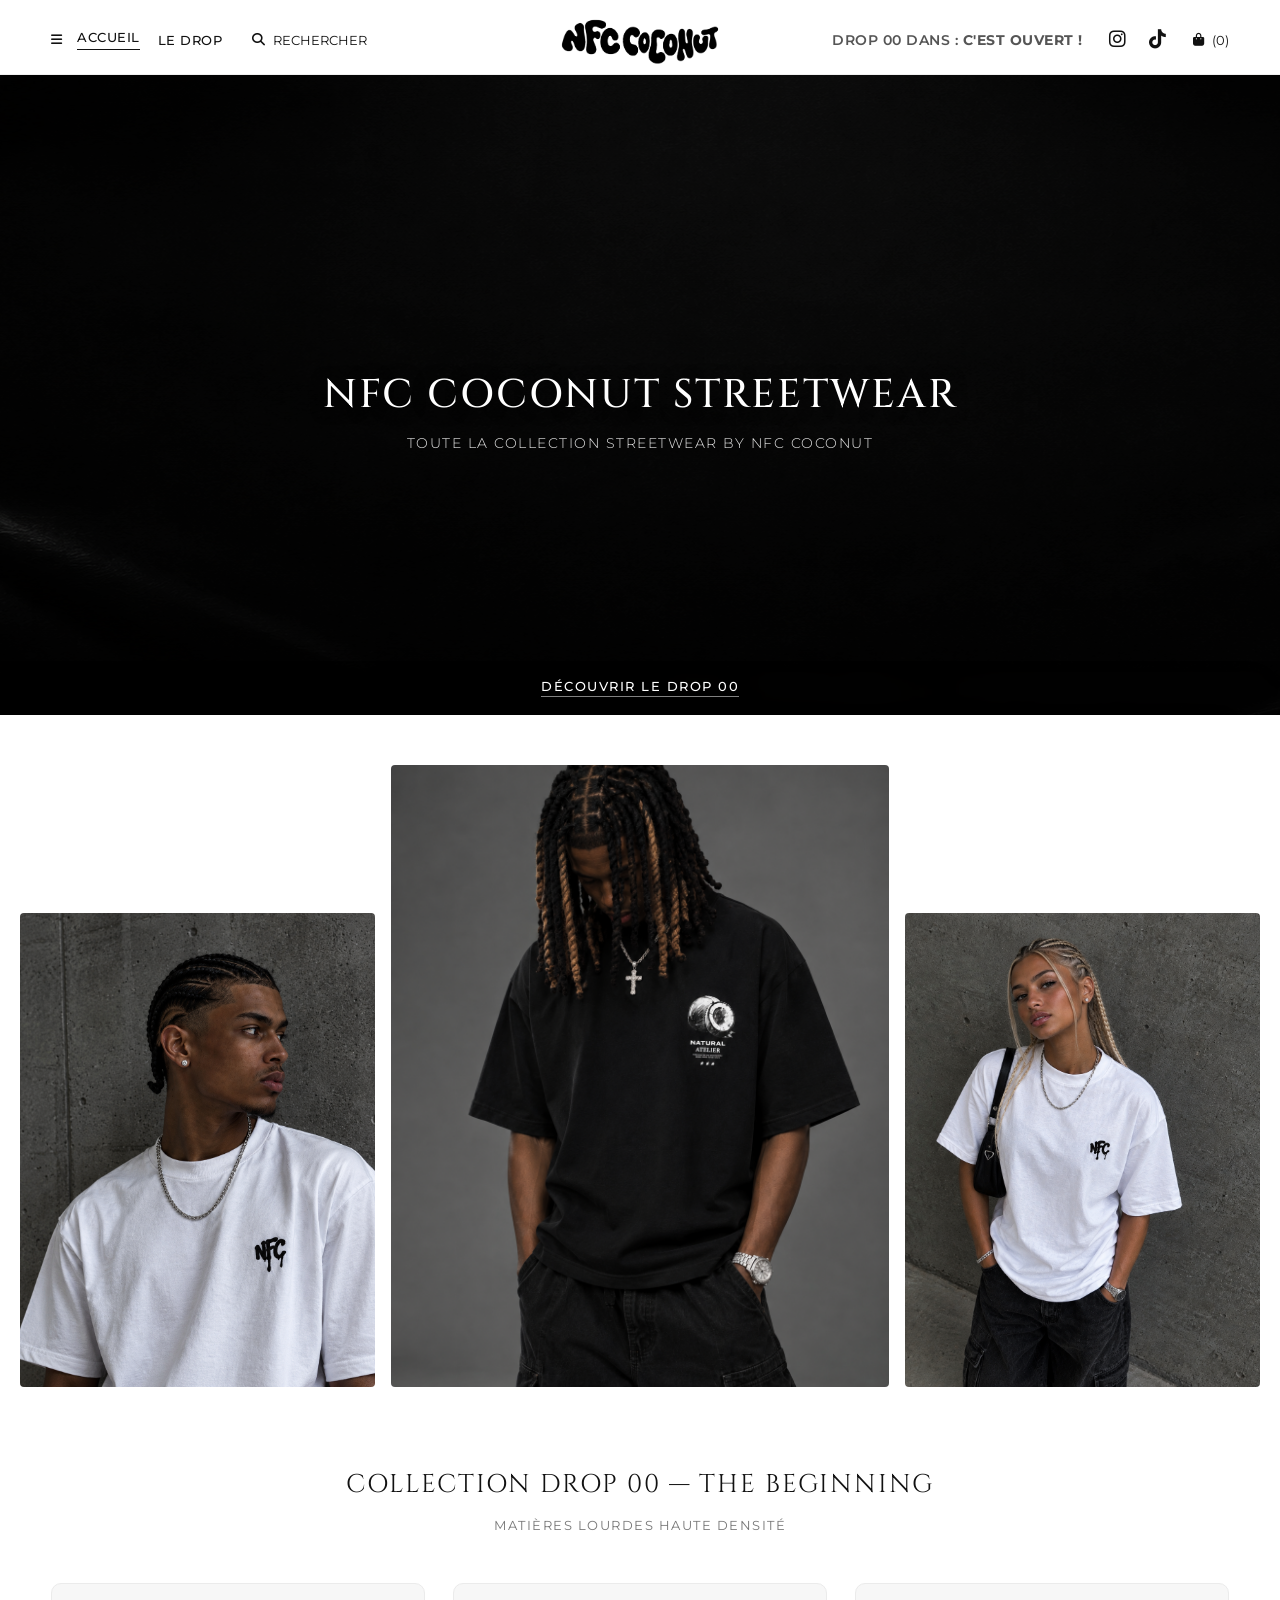
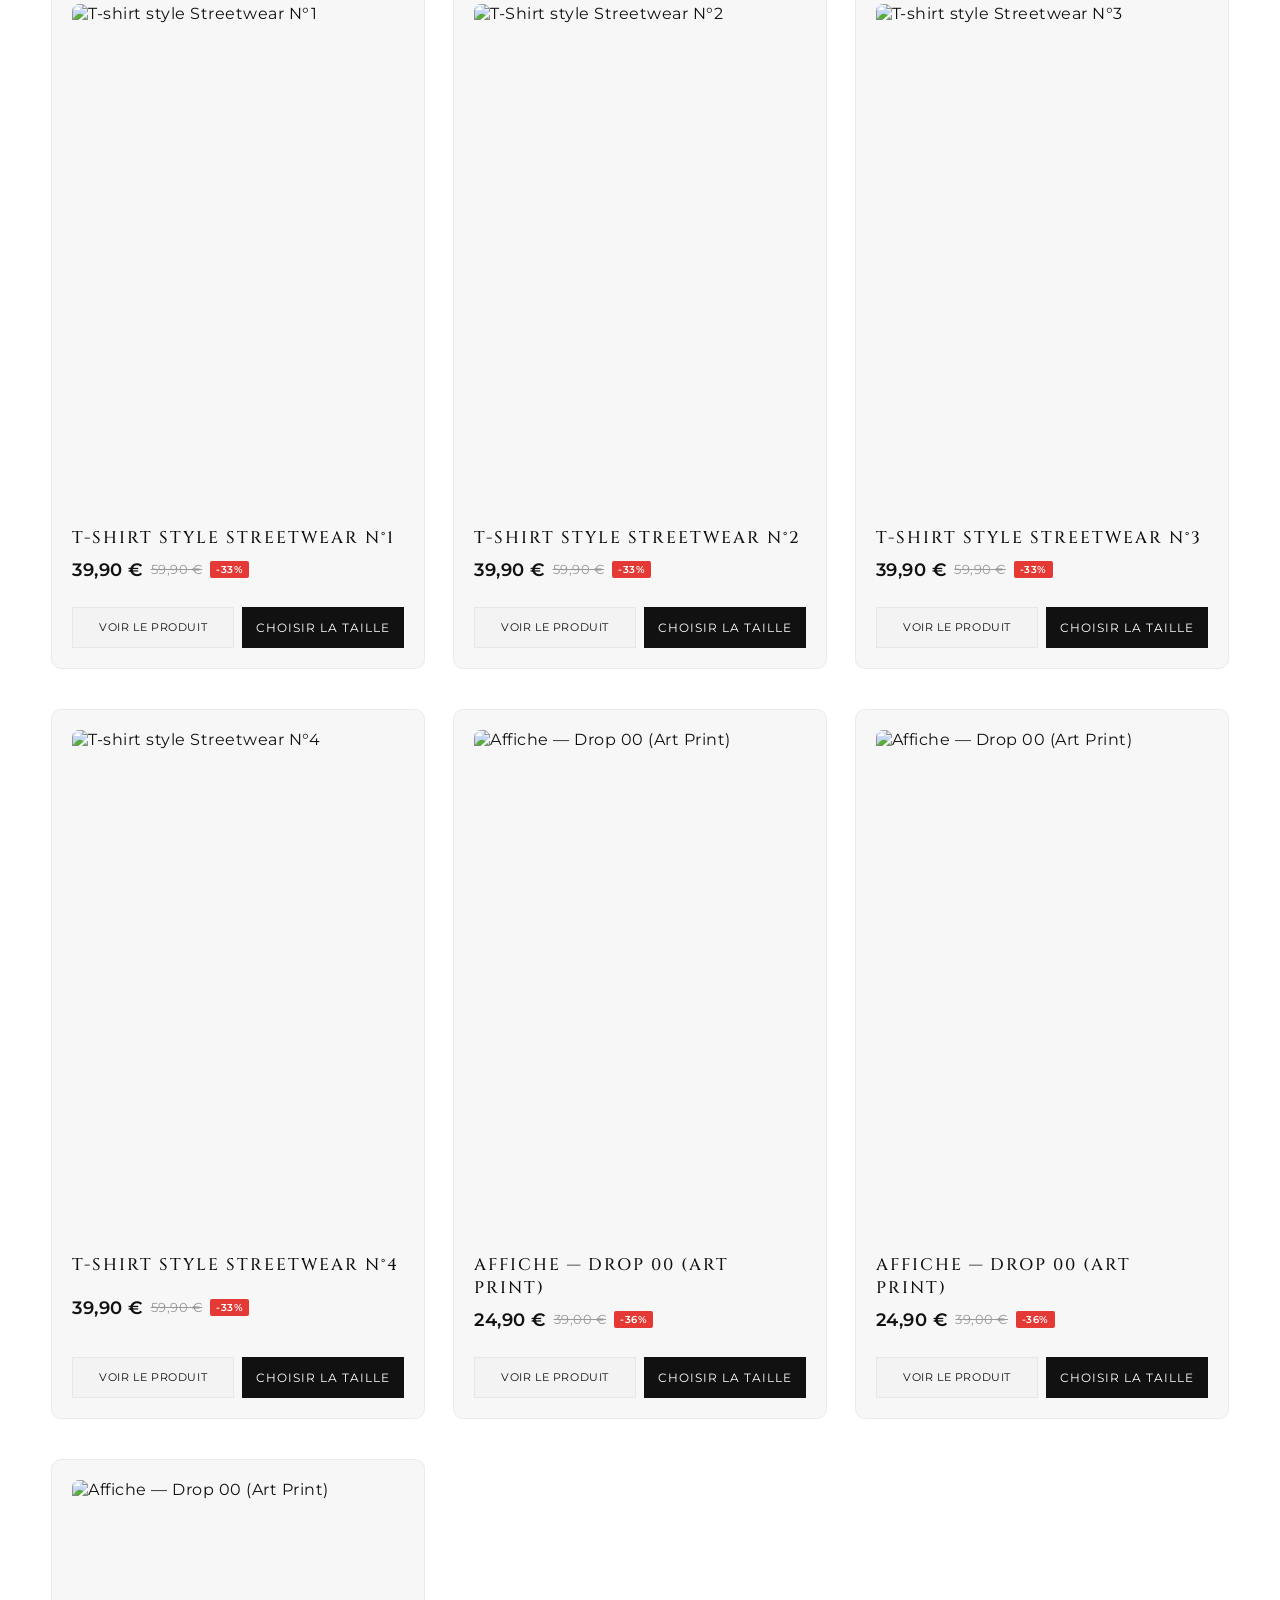
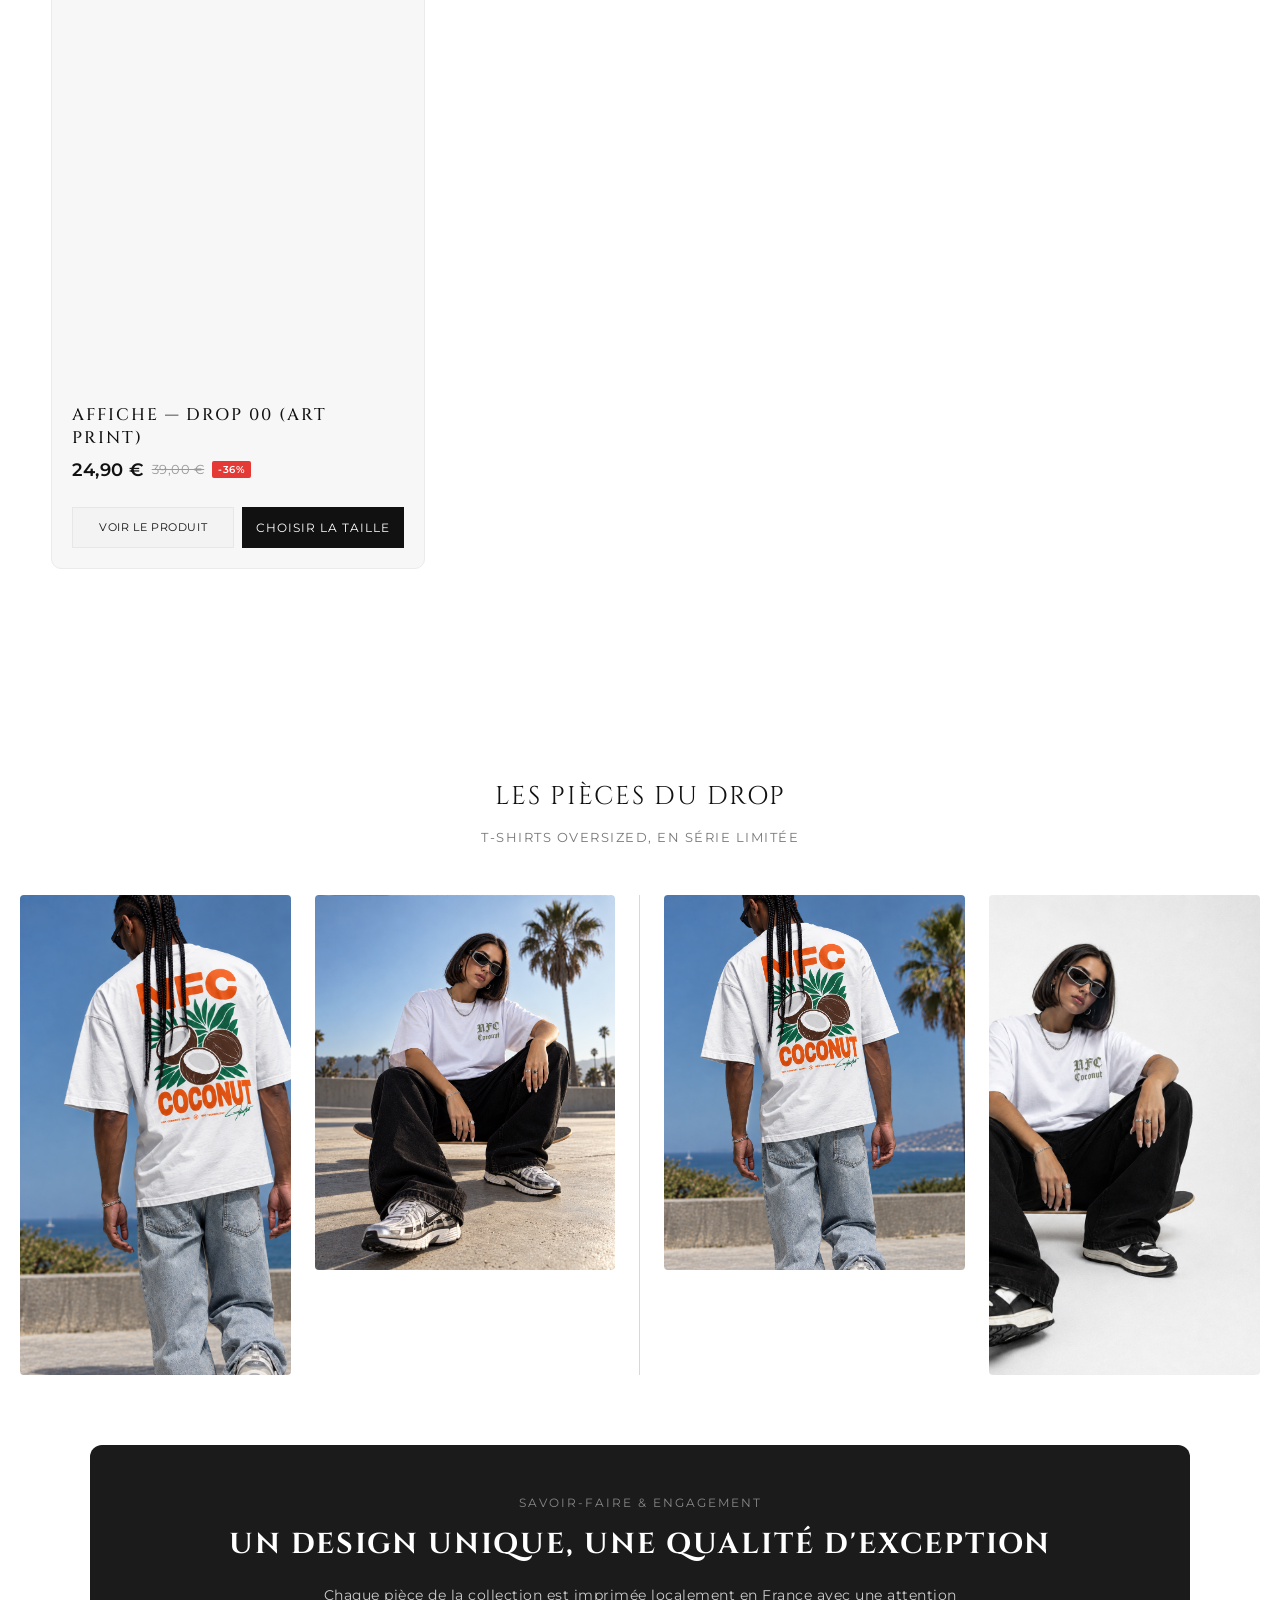
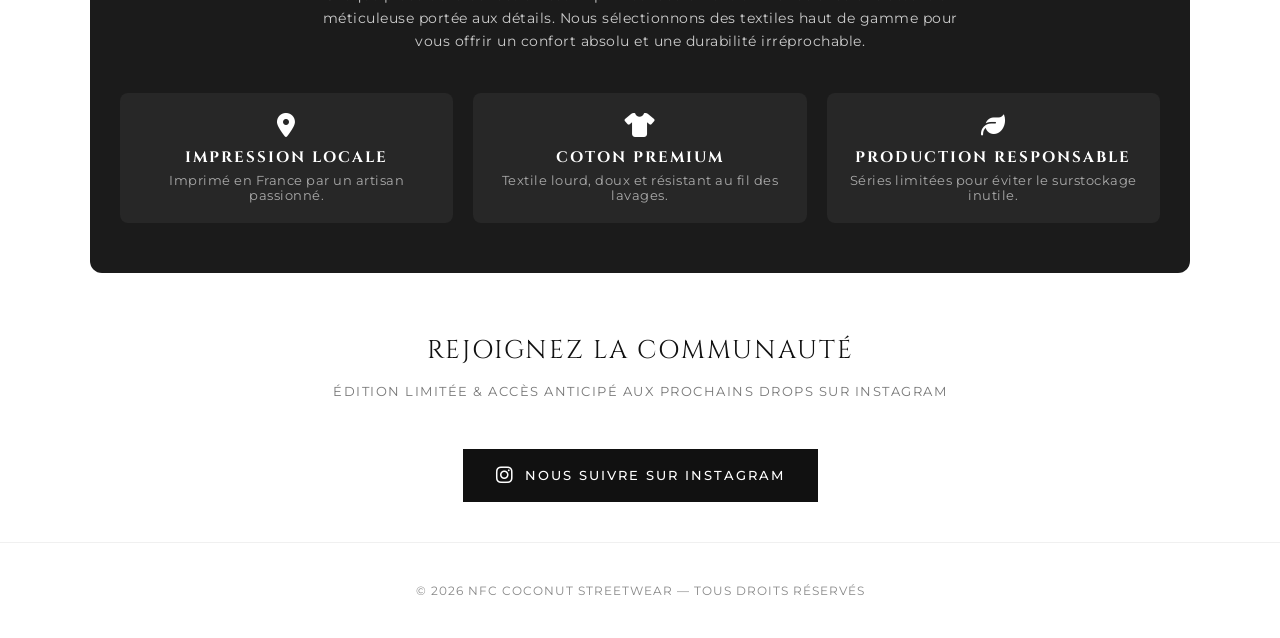
==== index.html @ 1c9df93f "dsq" ====
<!DOCTYPE html>
<html lang="fr">
<head>
  <meta charset="UTF-8">
  <meta name="viewport" content="width=device-width, initial-scale=1.0">
  <title>NFC COCONUT STREETWEAR — Collection Drop 00</title>
  <meta name="description" content="La collection streetwear NFC Coconut : t-shirts oversized et affiches en édition limitée, imprimés localement en France. Découvrez le Drop 00.">
  <link rel="preconnect" href="https://fonts.googleapis.com">
  <link rel="preconnect" href="https://fonts.gstatic.com" crossorigin>
  <link href="https://fonts.googleapis.com/css2?family=Cinzel:wght@400;500;600&family=Montserrat:wght@300;400;500;600&display=swap" rel="stylesheet">
  <link rel="stylesheet" href="https://cdnjs.cloudflare.com/ajax/libs/font-awesome/6.5.1/css/all.min.css">
  <link rel="stylesheet" href="static/css/style.css">
  <link rel="icon" type="image/x-icon" href="static/images/ico.png">

  <style>
    /* ===== LOOKBOOK : uniquement des photos de shooting ===== */
    /* Pour changer les images : remplace uniquement les URLs ci-dessous */
    :root {
      --lb-img-left: url("static/images/9.png");
      --lb-img-right: url("static/images/7.png");
      --lb-img-article-1: url("static/images/8.png");
      --lb-img-article-2: url("static/images/9.png");
      --strip-img-1: url("static/images/1.png");
      --strip-img-2: url("static/images/4.png");
      --strip-img-3: url("static/images/3bis.png");
    }
    /* ===== BANDE D'IMAGES avant le Drop ===== */
    .image-strip {
      max-width: 1400px;
      margin: 50px auto 0;
      padding: 0 20px;
      display: grid;
      grid-template-columns: 1fr 1.4fr 1fr;
      gap: 16px;
      align-items: end;
    }
    .strip-img {
      border-radius: 4px;
      background-size: cover;
      background-color: #222;
    }
    .strip-img--1 { aspect-ratio: 3 / 4; background-image: var(--strip-img-1); background-position: 15% center; }
    .strip-img--2 { aspect-ratio: 4 / 5; background-image: var(--strip-img-2); background-position: 50% center; }
    .strip-img--3 { aspect-ratio: 3 / 4; background-image: var(--strip-img-3); background-position: 85% center; }
    @media (max-width: 700px) {
      .image-strip { grid-template-columns: 1fr 1fr; }
      .strip-img--2 { grid-column: 1 / -1; order: -1; aspect-ratio: 16 / 10; }
    }
    .lookbook { max-width: 1400px; margin: 70px auto; padding: 0 20px; }
    .lookbook-grid {
      display: grid;
      grid-template-columns: 1fr 2.4fr 1fr;
      gap: 24px;
      align-items: stretch;
    }
    .lb-side {
      min-height: 480px;
      border-radius: 4px;
      background-size: cover;
      background-color: #222;
    }
    .lb-side--left  { background-image: var(--lb-img-left);  background-position: left center; }
    .lb-side--right { background-image: var(--lb-img-right); background-position: right center; }

    .lb-articles {
      display: grid;
      grid-template-columns: 1fr 1px 1fr;
      gap: 24px;
      align-items: start;
    }
    .lb-divider { background: #d8d8d8; align-self: stretch; }
    .lb-article-img {
      aspect-ratio: 4 / 5;
      border-radius: 4px;
      background-size: cover;
      background-position: center;
      background-color: #222;
      overflow: hidden;
    }
    .lb-article--1 { background-image: var(--lb-img-article-1); background-position: 30% center; }
    .lb-article--2 { background-image: var(--lb-img-article-2); background-position: 75% center; }

    @media (max-width: 1000px) {
      .lookbook-grid { grid-template-columns: 1fr; }
      .lb-side { min-height: 240px; }
      .lb-side--right { order: 3; }
    }
    @media (max-width: 600px) {
      .lb-articles { grid-template-columns: 1fr; }
      .lb-divider { display: none; }
    }
  </style>
</head>
<body>

  <div class="search-overlay" id="searchOverlay">
    <input type="search" class="search-input" placeholder="Rechercher un vêtement" id="searchInput" autocomplete="off">
    <button class="close-search" id="closeSearchBtn" aria-label="Fermer"><i class="fa-solid fa-xmark"></i></button>
  </div>

  <div class="drawer-overlay" id="drawerOverlay"></div>
  <aside class="drawer" id="cartDrawer">
    <div>
      <div class="drawer-header">
        <h3>Menu & panier</h3>
        <button class="drawer-close" id="closeDrawerBtn" aria-label="Fermer"><i class="fa-solid fa-xmark"></i></button>
      </div>
      <nav class="mobile-nav"></nav>
      <div class="drawer-divider"></div>
      <div class="drawer-empty-msg">Votre panier est actuellement vide.</div>
      <div class="cart-items-container"></div>
    </div>
    <button class="btn-checkout" type="button">Commander (0,00 €)</button>
  </aside>

  <header class="top-header"></header>

  <section class="hero-banner--3d">
    <img src="static/images/bg.png" alt="Collection Streetwear NFC Coconut" class="hero-video">
    <div class="hero-overlay"></div>
    <div class="hero-content">
      <h1 class="hero-title">NFC COCONUT STREETWEAR</h1>
      <p class="hero-subtitle">Toute la collection Streetwear by NFC COCONUT</p>
    </div>
    <div class="hero-control-bar">
      <a href="#streetwear-drop" class="hero-link">Découvrir le Drop 00</a>
    </div>
  </section>

  <!-- BANDE D'IMAGES AVANT LE DROP -->
  <section class="image-strip" aria-label="Ambiance Drop 00">
    <div class="strip-img strip-img--1" role="img" aria-label="Look streetwear NFC Coconut"></div>
    <div class="strip-img strip-img--2" role="img" aria-label="Collection Drop 00 en situation"></div>
    <div class="strip-img strip-img--3" role="img" aria-label="Détail t-shirt oversized"></div>
  </section>

  <main class="main-container" id="streetwear-drop">
    <div class="section-headline">
      <h2>Collection Drop 00 — The beginning</h2>
      <p>Matières lourdes haute densité</p>
    </div>
    <div class="products-grid" aria-label="Produits Streetwear"></div>
  </main>

  <!-- SECTION LOOKBOOK : photos de shooting uniquement -->
  <section class="lookbook" aria-label="Lookbook Drop 00">
    <div class="section-headline">
      <h2>Les pièces du Drop</h2>
      <p>T-shirts oversized, en série limitée</p>
    </div>

    <div class="lookbook-grid" style="margin-top: 30px;">
      <div class="lb-side lb-side--left" role="img" aria-label="Shooting photo NFC Coconut"></div>

      <div class="lb-articles">
        <div class="lb-article-img lb-article--1" role="img" aria-label="Shooting photo T-shirt oversized NFC Coconut"></div>

        <div class="lb-divider" aria-hidden="true"></div>

        <div class="lb-article-img lb-article--2" role="img" aria-label="Shooting photo streetwear NFC Coconut"></div>
      </div>

      <div class="lb-side lb-side--right" role="img" aria-label="Shooting photo détail NFC Coconut"></div>
    </div>
  </section>

  <!-- SECTION CONCEPT & TECH STREETWEAR -->
  <section class="streetwear-quality-section" style="max-width: 1100px; margin: 60px auto; padding: 50px 30px; background: #1b1b1b; color: #ffffff; border-radius: 12px; text-align: center;">
    <p style="letter-spacing: 2px; text-transform: uppercase; font-size: 0.75rem; color: #888;">Savoir-Faire & Engagement</p>
    <h2 style="font-family: 'Cinzel', serif; font-size: 1.8rem; margin: 15px 0 20px; color: #fff;">UN DESIGN UNIQUE, UNE QUALITÉ D'EXCEPTION</h2>
    <p style="max-width: 650px; margin: 0 auto 30px; color: #ccc; font-size: 0.9rem; line-height: 1.6;">
      Chaque pièce de la collection est imprimée localement en France avec une attention méticuleuse portée aux détails. Nous sélectionnons des textiles haut de gamme pour vous offrir un confort absolu et une durabilité irréprochable.
    </p>

    <div style="display: grid; grid-template-columns: repeat(auto-fit, minmax(200px, 1fr)); gap: 20px; margin-top: 40px;">
      <div style="padding: 20px; background: rgba(255,255,255,0.05); border-radius: 8px;">
        <i class="fa-solid fa-location-dot" style="font-size: 1.5rem; margin-bottom: 10px; color: #fff;"></i>
        <h3 style="font-size: 0.95rem; margin-bottom: 5px;">Impression Locale</h3>
        <p style="font-size: 0.8rem; color: #aaa;">Imprimé en France par un artisan passionné.</p>
      </div>
      <div style="padding: 20px; background: rgba(255,255,255,0.05); border-radius: 8px;">
        <i class="fa-solid fa-shirt" style="font-size: 1.5rem; margin-bottom: 10px; color: #fff;"></i>
        <h3 style="font-size: 0.95rem; margin-bottom: 5px;">Coton Premium</h3>
        <p style="font-size: 0.8rem; color: #aaa;">Textile lourd, doux et résistant au fil des lavages.</p>
      </div>
      <div style="padding: 20px; background: rgba(255,255,255,0.05); border-radius: 8px;">
        <i class="fa-solid fa-leaf" style="font-size: 1.5rem; margin-bottom: 10px; color: #fff;"></i>
        <h3 style="font-size: 0.95rem; margin-bottom: 5px;">Production Responsable</h3>
        <p style="font-size: 0.8rem; color: #aaa;">Séries limitées pour éviter le surstockage inutile.</p>
      </div>
    </div>
  </section>

  <!-- SECTION REJOINDRE SUR INSTAGRAM -->
  <section class="drop-vip-section" style="max-width: 1100px; margin: 60px auto 40px; text-align: center; padding: 0 20px;">
    <div class="section-headline">
      <h2>REJOIGNEZ LA COMMUNAUTÉ</h2>
      <p>Édition limitée & accès anticipé aux prochains Drops sur Instagram</p>
    </div>

    <div style="margin-top: 30px;">
      <a href="https://www.instagram.com/nfc_coconut_official" target="_blank" rel="noopener noreferrer" class="btn-catalog" style="display: inline-flex; align-items: center; gap: 10px; background: #111111; color: #ffffff; padding: 16px 32px; border: 1px solid #111111;">
        <i class="fa-brands fa-instagram" style="font-size: 1.2rem;"></i>
        <span>Nous Suivre sur Instagram</span>
      </a>
    </div>
  </section>

  <footer>&copy; 2026 NFC COCONUT STREETWEAR — TOUS DROITS RÉSERVÉS</footer>

  <script src="static/js/main.js"></script>
</body>
</html>
---- static/css/style.css ----
/* ==========================================================================
   1. RESET & POLICES
   ========================================================================== */
* {
    margin: 0;
    padding: 0;
    box-sizing: border-box;
    scroll-behavior: smooth;
}

body {
    font-family: 'Montserrat', sans-serif;
    background-color: #ffffff;
    color: #111111;
    letter-spacing: 0.5px;
    -webkit-font-smoothing: antialiased;
    overflow-x: hidden;
}

h1, h2, h3, .brand-logo {
    font-family: 'Cinzel', serif;
    letter-spacing: 2px;
    text-transform: uppercase;
}

/* ==========================================================================
   2. HEADER & NAVIGATION
   ========================================================================== */
.top-header {
    width: 100%;
    height: 75px;
    background: #ffffff;
    display: grid;
    grid-template-columns: minmax(0, 1fr) auto minmax(0, 1fr);
    align-items: center;
    padding: 0 clamp(20px, 4vw, 64px);
    border-bottom: 1px solid #f0f0f0;
    position: fixed;
    top: 0;
    left: 0;
    z-index: 1000;
}

.header-left, .header-right {
    display: flex;
    align-items: center;
    gap: 25px;
    font-size: 0.8rem;
    text-transform: uppercase;
    font-weight: 500;
}

.header-left { justify-self: start; }
.header-right { justify-self: end; }

.header-left button, .header-right button, .header-left a, .header-right a {
    background: none;
    border: none;
    color: #111111;
    text-decoration: none;
    cursor: pointer;
    font-family: 'Montserrat', sans-serif;
    font-size: 0.8rem;
    text-transform: uppercase;
    display: flex;
    align-items: center;
    gap: 8px;
    transition: opacity 0.2s;
}

.header-left button:hover, .header-right button:hover {
    opacity: 0.6;
}

.brand-logo {
    font-size: 1.5rem;
    font-weight: 600;
    color: #111111;
    text-decoration: none;
    position: static;
    transform: none;
    justify-self: center;
    display: flex;
    align-items: center;
    justify-content: center;
}

.brand-logo img {
    height: 80px;
    max-height: none;
    width: auto;
    object-fit: contain;
}

.desktop-nav {
    display: flex;
    align-items: center;
    gap: clamp(10px, 1.4vw, 22px);
    margin-right: 15px;
}

.desktop-nav a {
    color: #111111;
    text-decoration: none;
    font-size: 0.8rem;
    text-transform: uppercase;
    font-weight: 500;
    transition: opacity 0.2s;
}

.desktop-nav a:hover {
    opacity: 0.6;
}

.mobile-only-btn {
    display: none;
}

/* Style du compte à rebours (par défaut sur PC) */
.launch-countdown-item {
    display: inline-block;
}

/* ==========================================================================
   3. OVERLAYS & DRAWERS (RECHERCHE & PANIER)
   ========================================================================== */
.search-overlay {
    position: fixed;
    top: -100px;
    left: 0;
    width: 100%;
    height: 75px;
    background: #ffffff;
    z-index: 1001;
    display: flex;
    align-items: center;
    justify-content: center;
    padding: 0 5%;
    overflow: hidden;
    transition: top 0.4s cubic-bezier(0.16, 1, 0.3, 1), height 0.3s ease;
    border-bottom: 1px solid #e5e5e5;
}

.search-overlay.active {
    top: 0;
    height: min(560px, 85vh);
    align-items: flex-start;
    padding-top: 18px;
}

.search-results {
    position: absolute;
    top: 70px;
    width: min(760px, 90%);
    max-height: calc(min(560px, 85vh) - 85px);
    overflow-y: auto;
    background: #fff;
    border-top: 1px solid #eee;
}

.search-results p { padding: 24px 0; color: #666; text-align: center; font-size: .85rem; }
.search-results a { display: flex; gap: 14px; align-items: center; color: #111; text-decoration: none; padding: 10px; border-bottom: 1px solid #eee; font-size: .85rem; }
.search-results a:hover { background: #fafafa; }
.search-results img { width: 52px; height: 52px; object-fit: contain; }
.search-results small { display: block; margin-top: 4px; color: #666; }

.desktop-nav a.active { border-bottom: 1px solid #111; padding-bottom: 4px; }
.product-link { color: inherit; text-decoration: none; display: block; }
.product-actions { display: flex; gap: 8px; margin-top: 12px; }
.product-actions .btn-add-cart, .product-actions .btn-details { flex: 1; }
.btn-details { display: inline-flex; align-items: center; justify-content: center; padding: 12px; background: #f3f3f3; border: 1px solid #e7e7e7; color: #111; text-decoration: none; text-align: center; text-transform: uppercase; font-size: .68rem; letter-spacing: .6px; cursor: pointer; }
.view-catalog-card { justify-content: center; align-items: center; text-align: center; background: #111; color: #030303; border-radius: 12px; padding: 30px; }
.view-catalog-card h3 { font-size: 1.3rem; margin: 10px 0; color: #020202; }
.view-catalog-card p { font-size: .85rem; color: #161515; line-height: 1.6; margin-bottom: 24px; }
.catalog-link-icon { font-size: 2rem; }
.view-catalog-card .btn-add-cart { display: block; text-decoration: none; background: #fff; color: #111; border-radius: 6px; }
.product-page { min-height: 75vh; padding-top: 120px; }
.back-link { color: #111; text-decoration: none; display: inline-block; margin-bottom: 28px; font-size: .8rem; }
.product-detail { display: grid; grid-template-columns: minmax(0, 1.15fr) minmax(300px, .85fr); gap: clamp(35px, 7vw, 100px); align-items: start; }
.product-gallery > #mainProductImage {
    display: block;
    width: 100%;
    aspect-ratio: 3 / 4;
    height: auto;
    object-fit: cover;
    object-position: center;
    background: #f5f5f5;
    border-radius: 10px;
    box-shadow: 0 12px 30px rgba(0, 0, 0, .08);
}
.product-thumbnails { display: flex; gap: 10px; margin-top: 16px; }
.product-thumbnail { width: 74px; height: 92px; border: 1px solid transparent; border-radius: 6px; background: #f5f5f5; cursor: pointer; padding: 0; overflow: hidden; transition: border-color .2s ease, transform .2s ease; }
.product-thumbnail:hover { transform: translateY(-2px); }
.product-thumbnail.active { border-color: #111; }
.product-thumbnail img { width: 100%; height: 100%; object-fit: cover; }
.product-category { color: #777; font-size: .75rem; letter-spacing: 1px; text-transform: uppercase; margin-bottom: 12px; }
.product-info h1 { font-size: clamp(1.4rem, 3vw, 2.2rem); font-weight: 500; line-height: 1.25; }
.detail-price { font-size: 1.25rem; margin: 20px 0; font-weight: 500; }
.detail-price del { color: #888; font-size: .95rem; margin-left: 12px; font-weight: 400; }
.product-description { color: #555; line-height: 1.75; font-size: .9rem; }
.product-features { list-style: none; margin: 25px 0; font-size: .85rem; line-height: 2; }
.product-features li::before { content: '✓'; margin-right: 10px; }
.product-info > .btn-add-cart { width: 100%; }

@media (max-width: 700px) {
    .product-detail { grid-template-columns: 1fr; gap: 30px; }
    .product-gallery > #mainProductImage { aspect-ratio: 4 / 5; }
    .product-page { padding-top: 105px; }
}

.catalogue-page .page-container { max-width: 1400px; }
.catalogue-page .products-grid { grid-template-columns: repeat(4, minmax(0, 1fr)); }

@media (max-width: 1000px) {
    .catalogue-page .products-grid { grid-template-columns: repeat(2, minmax(0, 1fr)); }
}

@media (max-width: 560px) {
    .catalogue-page .products-grid { grid-template-columns: 1fr; }
}
@media (max-width: 900px) {
    .launch-countdown-item {
        display: none !important;
    }
}@media screen and (max-width: 1024px) {
    .launch-countdown-item, 
    #launch-countdown, 
    div[class*="countdown"] {
        display: none !important;
        visibility: hidden !important;
        opacity: 0 !important;
        height: 0 !important;
        overflow: hidden !important;
    }
}

.search-input {
    width: 60%;
    border: none;
    border-bottom: 1px solid #111;
    padding: 10px;
    font-family: 'Cinzel', serif;
    font-size: 1.1rem;
    outline: none;
}

.close-search {
    position: absolute;
    right: 4%;
    background: none;
    border: none;
    font-size: 1.2rem;
    cursor: pointer;
}

.drawer-overlay {
    position: fixed;
    top: 0;
    left: 0;
    width: 100%;
    height: 100vh;
    background: rgba(0, 0, 0, 0.4);
    z-index: 1002;
    opacity: 0;
    pointer-events: none;
    transition: opacity 0.3s ease;
}

.drawer-overlay.active {
    opacity: 1;
    pointer-events: all;
}

.drawer {
    position: fixed;
    top: 0;
    right: -450px;
    width: 400px;
    max-width: 90%;
    height: 100vh;
    background: #ffffff;
    z-index: 1003;
    padding: 40px 30px;
    display: flex;
    flex-direction: column;
    justify-content: flex-start;
    transition: right 0.4s cubic-bezier(0.16, 1, 0.3, 1);
    box-shadow: -10px 0 30px rgba(0, 0, 0, 0.05);
}

.drawer.active {
    right: 0;
}

.drawer-header {
    display: flex;
    justify-content: space-between;
    align-items: center;
    border-bottom: 1px solid #f0f0f0;
    padding-bottom: 20px;
}

.drawer-header h3 {
    font-size: 1rem;
}

.drawer-close {
    background: none;
    border: none;
    font-size: 1.2rem;
    cursor: pointer;
}

.drawer-empty-msg {
    padding: 40px 0;
    text-align: center;
    color: #777777;
    font-size: 0.85rem;
}

.cart-items-container {
    padding: 20px 0;
    max-height: 350px;
    overflow-y: auto;
}

.cart-item {
    display: flex;
    align-items: center;
    gap: 15px;
    margin-bottom: 15px;
    padding-bottom: 15px;
    border-bottom: 1px solid #eee;
}

.cart-item img {
    width: 50px;
    height: 50px;
    object-fit: cover;
}

.cart-item-details {
    flex-grow: 1;
}

.cart-item-title {
    font-size: 0.85rem;
    font-weight: 500;
}

.cart-item-price {
    font-size: 0.8rem;
    color: #666;
}

.cart-item-remove {
    background: none;
    border: none;
    color: #999;
    cursor: pointer;
}

.btn-checkout {
    width: 100%;
    background: #111111;
    color: #ffffff;
    border: none;
    padding: 15px;
    text-transform: uppercase;
    font-size: 0.8rem;
    letter-spacing: 1px;
    cursor: pointer;
}

.mobile-nav {
    margin-top: 25px;
}

.mobile-nav ul {
    list-style: none;
    display: flex;
    flex-direction: column;
    gap: 18px;
}

.mobile-nav a {
    color: #111111;
    text-decoration: none;
    font-family: 'Cinzel', serif;
    font-size: 1.1rem;
    text-transform: uppercase;
    letter-spacing: 1px;
    transition: opacity 0.2s;
}

.mobile-nav a:hover {
    opacity: 0.6;
}

.drawer-divider {
    height: 1px;
    background-color: #f0f0f0;
    margin: 25px 0;
}

/* ==========================================================================
   4. HERO BANNER VIDÉO
   ========================================================================== */
.hero-banner--3d{
  position:relative;
  min-height:640px;
  margin-top: 75px;
  background:radial-gradient(120% 100% at 80% 20%, #1a1a1a 0%, #0d0d0d 55%, #000 100%);
  overflow:hidden;
  display:flex;
  align-items:center;
  justify-content: center;   /* ⬅️ AJOUT */
  padding:clamp(60px, 10vw, 90px) 6vw clamp(40px, 8vw, 60px);
  box-sizing:border-box;
}

.hero-video {
    position: absolute;
    top: 50%;
    left: 50%;
    min-width: 100%;
    min-height: 100%;
    transform: translate(-50%, -50%);
    object-fit: cover;
    z-index: 1;
}

.hero-overlay {
    position: absolute;
    top: 0;
    left: 0;
    width: 100%;
    height: 100%;
    background: rgba(0, 0, 0, 0.4);
    z-index: 2;
}

.hero-content {
    position: relative;
    z-index: 3;
    text-align: center;
    color: #ffffff;
    padding: 0 20px;
    max-width: 900px;
}

.hero-title {
    font-family: 'Cinzel', serif;
    font-size: 2.5rem;
    font-weight: 500;
    letter-spacing: 2px;
    text-transform: uppercase;
    margin-bottom: 12px;
    text-shadow: 0 2px 15px rgba(0, 0, 0, 0.5);
}

.hero-subtitle {
    font-size: 0.9rem;
    font-weight: 300;
    letter-spacing: 1.5px;
    text-transform: uppercase;
    opacity: 0.9;
}

.hero-control-bar {
    position: absolute;
    bottom: 0;
    left: 0;
    width: 100%;
    padding: 18px 4%;
    display: flex;
    justify-content: center;
    align-items: center;
    background: rgba(0, 0, 0, 0.3);
    backdrop-filter: blur(16px);
    -webkit-backdrop-filter: blur(16px);
    z-index: 3;
}

.hero-link {
    color: #ffffff;
    text-decoration: none;
    font-size: 0.8rem;
    text-transform: uppercase;
    letter-spacing: 1.5px;
    font-weight: 500;
    border-bottom: 1px solid rgba(255, 255, 255, 0.5);
    padding-bottom: 2px;
    transition: border-color 0.3s;
}

.hero-link:hover {
    border-color: #ffffff;
}

/* ==========================================================================
   5. CONTENU PRINCIPAL & GRILLE PRODUITS
   ========================================================================== */
.main-container {
    max-width: 1400px;
    margin: 0 auto;
    padding: 80px 4% 120px;
}

.section-headline {
    text-align: center;
    margin-bottom: 50px;
}

.section-headline h2 {
    font-size: 1.6rem;
    font-weight: 400;
    color: #111111;
    line-height: 1.4;
    max-width: 700px;
    margin: 0 auto 15px;
}

.section-headline p {
    font-size: 0.8rem;
    color: #777777;
    text-transform: uppercase;
    letter-spacing: 1.5px;
}

.products-grid {
    display: grid;
    grid-template-columns: repeat(auto-fill, minmax(260px, 1fr));
    gap: 30px;
    margin-top: 40px;
    margin-bottom: 20px;
}

.product-item {
    display: flex;
    flex-direction: column;
    justify-content: space-between;
    background: #f7f7f7;
    border: 1px solid #ebebeb;
    padding: 20px;
    box-sizing: border-box;
    position: relative;
    border-radius: 10px;
    overflow: hidden;
    transition: transform 0.3s ease, box-shadow 0.3s ease;
}

.product-item:hover {
    transform: translateY(-4px);
    box-shadow: 0 10px 20px rgba(0, 0, 0, 0.04);
}

.product-img-wrapper {
    position: relative;
    width: 100%;
    aspect-ratio: 1 / 1;
    height: auto;
    display: flex;
    align-items: center;
    justify-content: center;
    background: transparent;
    margin-bottom: 15px;
    overflow: hidden;
    border-radius: 7px;
}

.product-img-wrapper img {
    width: 100%;
    height: 100%;
    object-fit: cover;
    transition: transform 0.6s cubic-bezier(0.16, 1, 0.3, 1);
}

.product-item:hover .product-img-wrapper img {
    transform: scale(1.05);
}

.badge {
    position: absolute;
    top: 10px;
    left: 10px;
    z-index: 10;
    padding: 6px 10px;
    font-size: 0.65rem;
    font-weight: 600;
    text-transform: uppercase;
    letter-spacing: 1px;
    border-radius: 2px;
}

.badge-soldout {
    background-color: #111111;
    color: #ffffff;
}

.badge-coming {
    background-color: #c9a063;
    color: #ffffff;
}

.product-title {
    font-family: 'Cinzel', serif;
    font-size: 0.95rem;
    font-weight: 500;
    color: #111111;
    margin-bottom: 8px;
    line-height: 1.4;
}

.product-price-container {
    display: flex;
    align-items: center;
    gap: 8px;
    margin-bottom: 15px;
    flex-wrap: wrap;
}

.product-price-container .product-price {
    margin-bottom: 0;
    font-weight: 600;
    color: #111111;
}

.product-price-old {
    font-size: 0.8rem;
    color: #999999;
    text-decoration: line-through;
}

.badge-discount {
    font-size: 0.65rem;
    background-color: #e53935;
    color: #ffffff;
    padding: 2px 6px;
    border-radius: 2px;
    text-transform: uppercase;
    font-weight: 600;
    letter-spacing: 0.5px;
}

.product-price {
    font-size: 0.85rem;
    color: #666666;
    font-weight: 400;
    margin-bottom: 15px;
}

.btn-add-cart {
    width: 100%;
    padding: 12px;
    background: #111111;
    color: #ffffff;
    border: 1px solid #111111;
    font-family: 'Montserrat', sans-serif;
    font-size: 0.75rem;
    text-transform: uppercase;
    letter-spacing: 1px;
    cursor: pointer;
    transition: all 0.3s ease;
    margin-top: auto;
}

.btn-add-cart:hover {
    background: transparent;
    color: #111111;
}

.btn-add-cart.disabled {
    background: #e0e0e0;
    color: #888888;
    border-color: #e0e0e0;
    cursor: not-allowed;
}

/* ==========================================================================
   6. SECTIONS D'ACCUEIL ADDITIONNELLES (PACKS & INFOS)
   ========================================================================== */
.upcoming-section {
    margin: 60px 0;
}

.activity-packs {
    margin: 80px 0;
    padding: 60px 0;
    border-top: 1px solid #eeeeee;
    border-bottom: 1px solid #eeeeee;
}

.packs-grid {
    display: grid;
    grid-template-columns: repeat(auto-fit, minmax(250px, 1fr));
    gap: 30px;
    margin-top: 40px;
}

.pack-card {
    background: #fdfdfd;
    border: 1px solid #f0f0f0;
    padding: 35px 25px;
    text-align: center;
    transition: transform 0.3s ease, box-shadow 0.3s ease;
}

.pack-card:hover {
    transform: translateY(-5px);
    box-shadow: 0 10px 30px rgba(0, 0, 0, 0.05);
}

.pack-icon {
    font-size: 1.8rem;
    margin-bottom: 20px;
    color: #111111;
}

.pack-card h3 {
    font-family: 'Cinzel', serif;
    font-size: 1.1rem;
    margin-bottom: 12px;
}

.pack-card p {
    font-size: 0.85rem;
    color: #666666;
    line-height: 1.6;
    margin-bottom: 25px;
}

.pack-btn {
    display: inline-block;
    padding: 10px 20px;
    border: 1px solid #111111;
    color: #111111;
    text-decoration: none;
    font-size: 0.7rem;
    text-transform: uppercase;
    letter-spacing: 1px;
    transition: all 0.3s ease;
}

.pack-btn:hover {
    background: #111111;
    color: #ffffff;
}

.nfc-explanation {
    border-top: 1px solid #f0f0f0;
    padding-top: 80px;
    display: grid;
    grid-template-columns: repeat(3, 1fr);
    gap: 50px;
    text-align: center;
}

.info-card h3 {
    font-size: 0.95rem;
    font-weight: 500;
    margin-bottom: 15px;
}

.info-card p {
    font-size: 0.85rem;
    color: #666666;
    line-height: 1.7;
    max-width: 320px;
    margin: 0 auto;
}

.catalog-btn-wrapper {
    text-align: center;
    margin: 50px 0 30px;
}

.btn-catalog {
    display: inline-block;
    padding: 16px 36px;
    background: transparent;
    color: #111111;
    border: 1px solid #111111;
    text-decoration: none;
    font-size: 0.8rem;
    text-transform: uppercase;
    letter-spacing: 2px;
    font-weight: 500;
    transition: all 0.3s ease;
}

.btn-catalog:hover {
    background: #111111;
    color: #ffffff;
}

/* ==========================================================================
   7. PAGES SECONDAIRES (CONTACT, FAQ & ABOUT)
   ========================================================================== */
.page-container {
    max-width: 1500px;
    width: 95%;
    margin: 120px auto 80px;
    padding: 0;
}

.page-title {
    text-align: center;
    margin-bottom: 50px;
}

.page-title h1 {
    font-size: 2rem;
    font-weight: 400;
    margin-bottom: 10px;
}

.page-title p {
    font-size: 0.85rem;
    color: #666666;
    text-transform: uppercase;
    letter-spacing: 1px;
}

.contact-grid {
    display: grid;
    grid-template-columns: 1fr 1.5fr;
    gap: 60px;
}

.contact-info {
    display: flex;
    flex-direction: column;
    gap: 30px;
}

.info-block h3 {
    font-size: 0.9rem;
    margin-bottom: 8px;
}

.info-block p, 
.info-block a {
    font-size: 0.85rem;
    color: #555555;
    text-decoration: none;
    line-height: 1.6;
}

.contact-form {
    display: flex;
    flex-direction: column;
    gap: 25px;
}

.form-group {
    display: flex;
    flex-direction: column;
    gap: 8px;
}

.form-group label {
    font-size: 0.75rem;
    text-transform: uppercase;
    letter-spacing: 1px;
    font-weight: 500;
}

.form-control {
    border: none;
    border-bottom: 1px solid #cccccc;
    padding: 10px 0;
    font-family: 'Montserrat', sans-serif;
    font-size: 0.9rem;
    outline: none;
    transition: border-color 0.3s;
}

.form-control:focus {
    border-color: #111111;
}

textarea.form-control {
    resize: vertical;
    min-height: 100px;
}

.btn-submit {
    background: #111111;
    color: #ffffff;
    border: none;
    padding: 15px 30px;
    text-transform: uppercase;
    font-size: 0.8rem;
    letter-spacing: 1px;
    cursor: pointer;
    align-self: flex-start;
    transition: opacity 0.2s;
}

.btn-submit:hover {
    opacity: 0.8;
}

.faq-accordion {
    display: flex;
    flex-direction: column;
}

.faq-item {
    border-bottom: 1px solid #eeeeee;
}

.faq-question {
    width: 100%;
    padding: 22px 0;
    background: none;
    border: none;
    text-align: left;
    font-family: 'Montserrat', sans-serif;
    font-size: 0.95rem;
    font-weight: 500;
    color: #111111;
    display: flex;
    justify-content: space-between;
    align-items: center;
    cursor: pointer;
}

.faq-question i {
    font-size: 0.8rem;
    transition: transform 0.3s ease;
}

.faq-item.active .faq-question i {
    transform: rotate(180deg);
}

.faq-answer {
    max-height: 0;
    overflow: hidden;
    transition: max-height 0.3s cubic-bezier(0, 1, 0, 1);
}

.faq-item.active .faq-answer {
    max-height: 300px;
    transition: max-height 0.3s cubic-bezier(1, 0, 1, 0);
}

.faq-answer p {
    padding-bottom: 22px;
    font-size: 0.88rem;
    color: #555555;
    line-height: 1.7;
}

.about-hero {
    display: grid;
    grid-template-columns: 1fr 1fr;
    gap: 60px;
    align-items: center;
    margin-bottom: 90px;
}

.about-hero-img img {
    width: 100%;
    height: 450px;
    object-fit: cover;
    border-radius: 4px;
}

.about-hero-text h2 {
    font-family: 'Cinzel', serif;
    font-size: 1.8rem;
    font-weight: 500;
    margin-bottom: 20px;
}

.about-hero-text p {
    font-size: 0.9rem;
    line-height: 1.8;
    color: #555555;
    margin-bottom: 15px;
}

.about-values {
    padding: 70px 0;
    border-top: 1px solid #f0f0f0;
}

.values-grid {
    display: grid;
    grid-template-columns: repeat(3, 1fr);
    gap: 40px;
    margin-top: 50px;
}

.value-card {
    background: #fdfdfd;
    padding: 40px 30px;
    border: 1px solid #f0f0f0;
    position: relative;
}

.value-number {
    font-family: 'Cinzel', serif;
    font-size: 2.5rem;
    color: #e0e0e0;
    display: block;
    margin-bottom: 15px;
}

.value-card h3 {
    font-size: 1rem;
    text-transform: uppercase;
    letter-spacing: 1px;
    margin-bottom: 12px;
}

.value-card p {
    font-size: 0.85rem;
    color: #666666;
    line-height: 1.6;
}

.about-cta {
    text-align: center;
    padding: 80px 20px;
    background: #fafafa;
    border: 1px solid #f0f0f0;
    margin-top: 40px;
}

.about-cta h2 {
    font-family: 'Cinzel', serif;
    font-size: 1.8rem;
    margin-bottom: 15px;
}

.about-cta p {
    font-size: 0.9rem;
    color: #666666;
    max-width: 600px;
    margin: 0 auto 30px;
    line-height: 1.6;
}

/* ==========================================================================
   8. FOOTER
   ========================================================================== */
footer {
    border-top: 1px solid #f0f0f0;
    padding: 40px 4%;
    text-align: center;
    font-size: 0.75rem;
    color: #888888;
    text-transform: uppercase;
    letter-spacing: 1px;
}

/* ==========================================================================
   9. CARROUSEL DES PACKS MÉTIERS (CORRIGÉ)
   ========================================================================== */
.packs-carousel-wrapper {
    position: relative;
    max-width: 100%;
    margin-top: 40px;
    padding: 0 50px;
}

.packs-carousel-track {
    display: flex;
    gap: 25px;
    overflow-x: auto;
    scroll-behavior: smooth;
    padding: 10px 5px 25px 5px;
    -ms-overflow-style: none;
    scrollbar-width: none;
}

.packs-carousel-track::-webkit-scrollbar {
    display: none;
}

.packs-carousel-track .pack-card {
    flex: 0 0 320px;
    flex-shrink: 0;
    display: flex;
    flex-direction: column;
    justify-content: space-between;
    background: #fdfdfd;
    border: 1px solid #f0f0f0;
    padding: 30px 22px;
    text-align: center;
    box-sizing: border-box;
    transition: transform 0.3s ease, box-shadow 0.3s ease;
}

.packs-carousel-track .pack-card:hover {
    transform: translateY(-5px);
    box-shadow: 0 10px 25px rgba(0, 0, 0, 0.05);
}

.pack-recommendation {
    background: #f5f5f5;
    border-left: 2px solid #111111;
    padding: 10px 12px;
    margin: 15px 0 20px 0;
    text-align: left;
    font-size: 0.75rem;
    line-height: 1.4;
}

.pack-recommendation strong {
    display: block;
    text-transform: uppercase;
    font-size: 0.65rem;
    letter-spacing: 0.8px;
    color: #111111;
    margin-bottom: 3px;
}

.pack-recommendation span {
    color: #555555;
}

.carousel-btn {
    position: absolute;
    top: 50%;
    transform: translateY(-50%);
    width: 42px;
    height: 42px;
    background: #ffffff;
    border: 1px solid #e0e0e0;
    border-radius: 50%;
    color: #111111;
    cursor: pointer;
    z-index: 10;
    display: flex;
    align-items: center;
    justify-content: center;
    transition: all 0.3s ease;
    box-shadow: 0 4px 10px rgba(0,0,0,0.05);
}

.carousel-btn:hover {
    background: #111111;
    color: #ffffff;
    border-color: #111111;
}

.prev-btn { left: 0; }
.next-btn { right: 0; }

/* ==========================================================================
   10. MEDIA QUERIES (RESPONSIVE)
   ========================================================================== */
@media (max-width: 1024px) {
    .nfc-explanation {
        grid-template-columns: 1fr;
    }
}

@media (max-width: 900px) {
    .desktop-nav, .desktop-only {
        display: none !important;
    }

    .mobile-only-btn {
        display: flex !important;
    }
}

@media (max-width: 768px) {
    /* Le header passe en colonne pour créer l'extension propre */
    .top-header {
        display: flex;
        flex-wrap: wrap;
        align-items: center;
        justify-content: space-between;
        height: auto;
        padding-bottom: 10px;
    }

    /* Le compte à rebours s'étend sur toute la largeur sous la navbar sans fond blanc forcé */
    .launch-countdown-item {
        order: 10;
        flex-basis: 100%;
        width: 100%;
        text-align: center;
        padding: 6px 0;
        margin-top: 8px;
        border-top: 1px solid #eaeaea;
    }

    .header-left span, .header-right span {
        display: none;
    }

    .brand-logo {
        font-size: 1.2rem;
    }

    .hero-title {
        font-size: 1.6rem;
    }

    .hero-subtitle {
        font-size: 0.75rem;
    }

    .contact-grid, 
    .about-hero, 
    .values-grid {
        grid-template-columns: 1fr;
        gap: 30px;
    }

    .page-container {
        max-width: 1500px;
        width: 95%;
        margin: 120px auto 80px;
        padding: 0;
    }

    .packs-carousel-wrapper {
        padding: 0;
    }

    .carousel-btn {
        display: none;
    }

    .packs-carousel-track .pack-card {
        flex: 0 0 270px;
        flex-shrink: 0;
    }
}

.product-item--streetwear .product-img-wrapper {
    aspect-ratio: 4 / 5;
}

@media (max-width: 900px) {
    .product-img-wrapper { height: auto; }
}

@media (max-width: 560px) {
    .product-img-wrapper { height: auto; }
}

.product-img-wrapper {
  position: relative;
}

.badge-sold-out {
  position: absolute;
  top: 10px;
  right: 10px;
  background-color: #e74c3c;
  color: #ffffff;
  font-size: 0.75rem;
  font-weight: 700;
  text-transform: uppercase;
  padding: 4px 10px;
  border-radius: 4px;
  z-index: 2;
  letter-spacing: 0.5px;
  box-shadow: 0 2px 5px rgba(0, 0, 0, 0.2);
}

.btn-add-cart.disabled,
.btn-add-cart:disabled {
  background-color: #888888 !important;
  color: #ffffff !important;
  cursor: not-allowed !important;
  opacity: 0.7;
}
.cart-shop-info {
    display: flex;
    flex-direction: column;
    gap: 18px;
    margin: 20px 0;
}

.cart-shop-info label {
    display: block;
    font-size: 0.75rem;
    text-transform: uppercase;
    letter-spacing: 1px;
    font-weight: 500;
    color: #111111;
    margin-bottom: 8px;
    font-family: 'Montserrat', sans-serif;
}

.cart-shop-info input {
    width: 100%;
    border: none;
    border-bottom: 1px solid #cccccc;
    padding: 10px 0;
    font-family: 'Montserrat', sans-serif;
    font-size: 0.9rem;
    outline: none;
    background: transparent;
    transition: border-color 0.3s;
}

.cart-shop-info input:focus {
    border-color: #111111;
}

.cart-shop-info input::placeholder {
    color: #aaaaaa;
    font-weight: 300;
}

/* ===== Badge stock faible (carte produit) ===== */
.badge-low-stock {
  display: inline-block;
  background-color: transparent;
  color: #c9a063;
  border: 1px solid #c9a063;
  font-family: 'Montserrat', sans-serif;
  font-size: 0.65rem;
  font-weight: 600;
  text-transform: uppercase;
  letter-spacing: 0.5px;
  padding: 2px 7px;
  border-radius: 2px;
  white-space: nowrap;
}

/* ===== Info stock sur la fiche produit ===== */
.stock-info {
  font-family: 'Montserrat', sans-serif;
  font-size: 0.75rem;
  font-weight: 500;
  text-transform: uppercase;
  letter-spacing: 1px;
  color: #777777;
  margin: -8px 0 20px;
  display: flex;
  align-items: center;
  gap: 8px;
}

.stock-info::before {
  content: '';
  display: inline-block;
  width: 6px;
  height: 6px;
  border-radius: 50%;
  background-color: #111111;
}

/* Stock faible : accent doré, cohérent avec .badge-coming */
.stock-info.low {
  color: #c9a063;
}

.stock-info.low::before {
  background-color: #c9a063;
}
/* ===== Tiroir menu mobile (séparé du panier, ouvre depuis la gauche) ===== */
.mobile-menu-drawer {
    left: -450px;
    right: auto;
}

.mobile-menu-drawer.active {
    left: 0;
    right: auto;
}
.address-suggestions {
  position: absolute;
  top: 100%;
  left: 0;
  right: 0;
  background: #fff;
  border: 1px solid #ddd;
  border-top: none;
  max-height: 220px;
  overflow-y: auto;
  z-index: 50;
}
.address-suggestion-item {
  padding: 8px 12px;
  cursor: pointer;
  font-size: 0.9rem;
}
.address-suggestion-item:hover {
  background: #f5f5f5;
}
/* =========================================================
   HOVER IMAGE — STREETWEAR
   ========================================================= */

.product-img-wrapper.has-hover-image {
    position: relative;
    overflow: hidden;
}

/* Les deux images occupent exactement le même espace */
.product-img-wrapper.has-hover-image .product-image {
    display: block;
    width: 100%;
    height: 100%;
    object-fit: cover;
    transition: opacity 0.45s ease, transform 0.45s ease;
}

/* Image principale */
.product-img-wrapper.has-hover-image .product-image-main {
    opacity: 1;
}

/* Deuxième image */
.product-img-wrapper.has-hover-image .product-image-hover {
    position: absolute;
    inset: 0;

    opacity: 0;
}

/* Au survol */
.product-item:hover
.product-img-wrapper.has-hover-image
.product-image-main {
    opacity: 0;
}

.product-item:hover
.product-img-wrapper.has-hover-image
.product-image-hover {
    opacity: 1;
}


/* Petit zoom très léger */
.product-item:hover
.product-img-wrapper.has-hover-image
.product-image-hover {
    transform: scale(1.02);
}


/* Pas d'effet sur écran tactile */
@media (hover: none) {

    .product-item:hover
    .product-img-wrapper.has-hover-image
    .product-image-main {
        opacity: 1;
    }

    .product-item:hover
    .product-img-wrapper.has-hover-image
    .product-image-hover {
        opacity: 0;
    }
}
.gallery-arrow {
  position: absolute;
  top: 50%;
  transform: translateY(-50%);
  background: rgba(255,255,255,0.30);
  border: none;
  width: 40px;
  height: 40px;
  border-radius: 50%;
  display: flex;
  align-items: center;
  justify-content: center;
  cursor: pointer;
  z-index: 2;
  box-shadow: 0 2px 6px rgba(0,0,0,0.15);
  transition: background 0.2s;
}
.gallery-arrow:hover { background: #fff; }
.gallery-arrow-prev { left: 10px; }
.gallery-arrow-next { right: 10px; }

#mainProductImage {
  transition: transform 0.35s ease, opacity 0.35s ease;
  will-change: transform, opacity;
}

/* Ancienne image */
.gallery-slide-out-left {
  transform: translateX(-40px);
  opacity: 0;
}

.gallery-slide-out-right {
  transform: translateX(40px);
  opacity: 0;
}

/* Nouvelle image */
.gallery-slide-in-right {
  transform: translateX(40px);
  opacity: 0;
}

.gallery-slide-in-left {
  transform: translateX(-40px);
  opacity: 0;
}

.gallery-slide-center {
  transform: translateX(0);
  opacity: 1;
}
.hero-banner {
position:relative;
  min-height:640px;
  margin-top: 75px;              /* ⬅️ AJOUT : compense le header fixe */
  background:radial-gradient(120% 100% at 80% 20%, #1a1a1a 0%, #0d0d0d 55%, #000 100%);
  overflow:hidden;
  display:flex;
  align-items:center;
  padding:clamp(60px, 10vw, 90px) 6vw clamp(40px, 8vw, 60px);
  box-sizing:border-box;
}
/* =========================================================
   PRÉSENTATION PLAQUE AVIS GOOGLE
   ========================================================= */

.google-review-section{
  margin:70px 0 0;
  padding:70px 6vw;
  background:#0d0d0d;
  border-top:1px solid #1c1c1c;
  border-bottom:1px solid #1c1c1c;
}

.google-review-heading{
  max-width:680px;
  margin:0 auto 50px;
  text-align:center;
}

.google-review-heading > span,
.review-impact-heading > span{
  display:block;
  margin-bottom:14px;
  font-family:'Montserrat',sans-serif;
  font-size:.62rem;
  font-weight:500;
  letter-spacing:2px;
  color:#777;
}

.google-review-heading h2,
.review-impact-heading h2{
  margin:0 0 15px;
  font-family:'Cinzel',serif;
  font-size:clamp(1.8rem,3.5vw,2.6rem);
  font-weight:500;
  line-height:1.25;
  color:#fff;
}

.google-review-heading p,
.review-impact-heading p{
  max-width:570px;
  margin:0 auto;
  font-family:'Montserrat',sans-serif;
  font-size:.84rem;
  line-height:1.8;
  color:#888;
}


/* CONTENU */

.google-review-content{
  max-width:1050px;
  margin:auto;
  display:grid;
  grid-template-columns:1fr 1fr;
  gap:70px;
  align-items:center;
}

.google-review-text{
  padding-right:10px;
}

.google-review-text h3{
  margin:0 0 18px;
  font-family:'Cinzel',serif;
  font-size:1.25rem;
  font-weight:500;
  color:#fff;
}

.google-review-text p{
  margin:0 0 15px;
  font-family:'Montserrat',sans-serif;
  font-size:.82rem;
  line-height:1.8;
  color:#888;
}

.google-review-note{
  display:inline-flex;
  align-items:center;
  gap:9px;
  margin-top:16px;
  padding:10px 14px;
  border:1px solid #252525;
  border-radius:4px;
  font-family:'Montserrat',sans-serif;
  font-size:.65rem;
  color:#aaa;
}

.google-review-note i{
  color:#aaa;
}


/* ÉTAPES */

.google-review-steps{
  position:relative;
}

.google-review-step{
  display:flex;
  align-items:center;
  gap:18px;
  padding:17px 0;
}

.google-review-step > span{
  flex:0 0 40px;
  width:40px;
  height:40px;
  display:flex;
  align-items:center;
  justify-content:center;
  border:1px solid #292929;
  border-radius:50%;
  font-family:'Montserrat',sans-serif;
  font-size:.62rem;
  color:#999;
}

.google-review-step strong{
  display:block;
  margin-bottom:5px;
  font-family:'Montserrat',sans-serif;
  font-size:.75rem;
  font-weight:600;
  color:#ddd;
}

.google-review-step p{
  margin:0;
  font-family:'Montserrat',sans-serif;
  font-size:.68rem;
  line-height:1.5;
  color:#707070;
}

.google-review-line{
  width:1px;
  height:22px;
  margin-left:20px;
  background:#252525;
}


/* =========================================================
   IMPACT
   ========================================================= */

.review-impact-section{
  max-width:1050px;
  margin:65px auto;
  padding:65px 6vw;
  background:#111;
  border:1px solid #1e1e1e;
  border-radius:12px;
  text-align:center;
}

.review-impact-heading{
  max-width:650px;
  margin:0 auto 50px;
}

.review-impact-visual{
  display:grid;
  grid-template-columns:1fr 90px 1fr;
  align-items:center;
  max-width:850px;
  margin:auto;
}

.impact-side{
  min-height:175px;
  padding:30px 25px;
  display:flex;
  flex-direction:column;
  justify-content:center;
  align-items:center;

  background:#151515;
  border:1px solid #222;
  border-radius:8px;
}

.impact-side small{
  margin-bottom:20px;
  font-family:'Montserrat',sans-serif;
  font-size:.58rem;
  letter-spacing:2px;
  color:#666;
}

.impact-number{
  height:36px;
  font-family:'Cinzel',serif;
  font-size:1.35rem;
  letter-spacing:6px;
  color:#555;
}

.impact-stars{
  height:36px;
  font-size:1.15rem;
  letter-spacing:4px;
  color:#ccc;
}

.impact-side p{
  max-width:250px;
  margin:14px 0 0;
  font-family:'Montserrat',sans-serif;
  font-size:.69rem;
  line-height:1.6;
  color:#777;
}

.impact-side--active{
  background:#171717;
  border-color:#292929;
}

.impact-side--active small{
  color:#999;
}

.impact-side--active p{
  color:#888;
}

.impact-arrow{
  display:flex;
  align-items:center;
  justify-content:center;
  color:#777;
}

.impact-arrow span{
  width:18px;
  height:1px;
  background:#292929;
}

.impact-arrow i{
  margin:0 8px;
  font-size:.65rem;
  color:#777;
}

.impact-bottom{
  margin-top:35px;
  padding-top:23px;
  border-top:1px solid #202020;
  font-family:'Montserrat',sans-serif;
  font-size:.69rem;
}

.impact-bottom strong{
  color:#ccc;
  font-weight:600;
}

.impact-bottom span{
  margin-left:7px;
  color:#666;
}


/* =========================================================
   MOBILE
   ========================================================= */

@media(max-width:800px){

  .google-review-section{
    padding:55px 5vw;
    margin-top:50px;
  }

  .google-review-content{
    grid-template-columns:1fr;
    gap:40px;
  }

  .google-review-text{
    padding-right:0;
    text-align:center;
  }

  .google-review-note{
    margin-left:auto;
    margin-right:auto;
  }

  .review-impact-section{
    margin:50px 5vw;
    padding:50px 5vw;
  }

  .review-impact-visual{
    grid-template-columns:1fr;
    gap:18px;
  }

  .impact-arrow{
    transform:rotate(90deg);
    height:30px;
  }

  .impact-bottom{
    line-height:1.8;
  }

  .impact-bottom span{
    display:block;
    margin-left:0;
  }
}
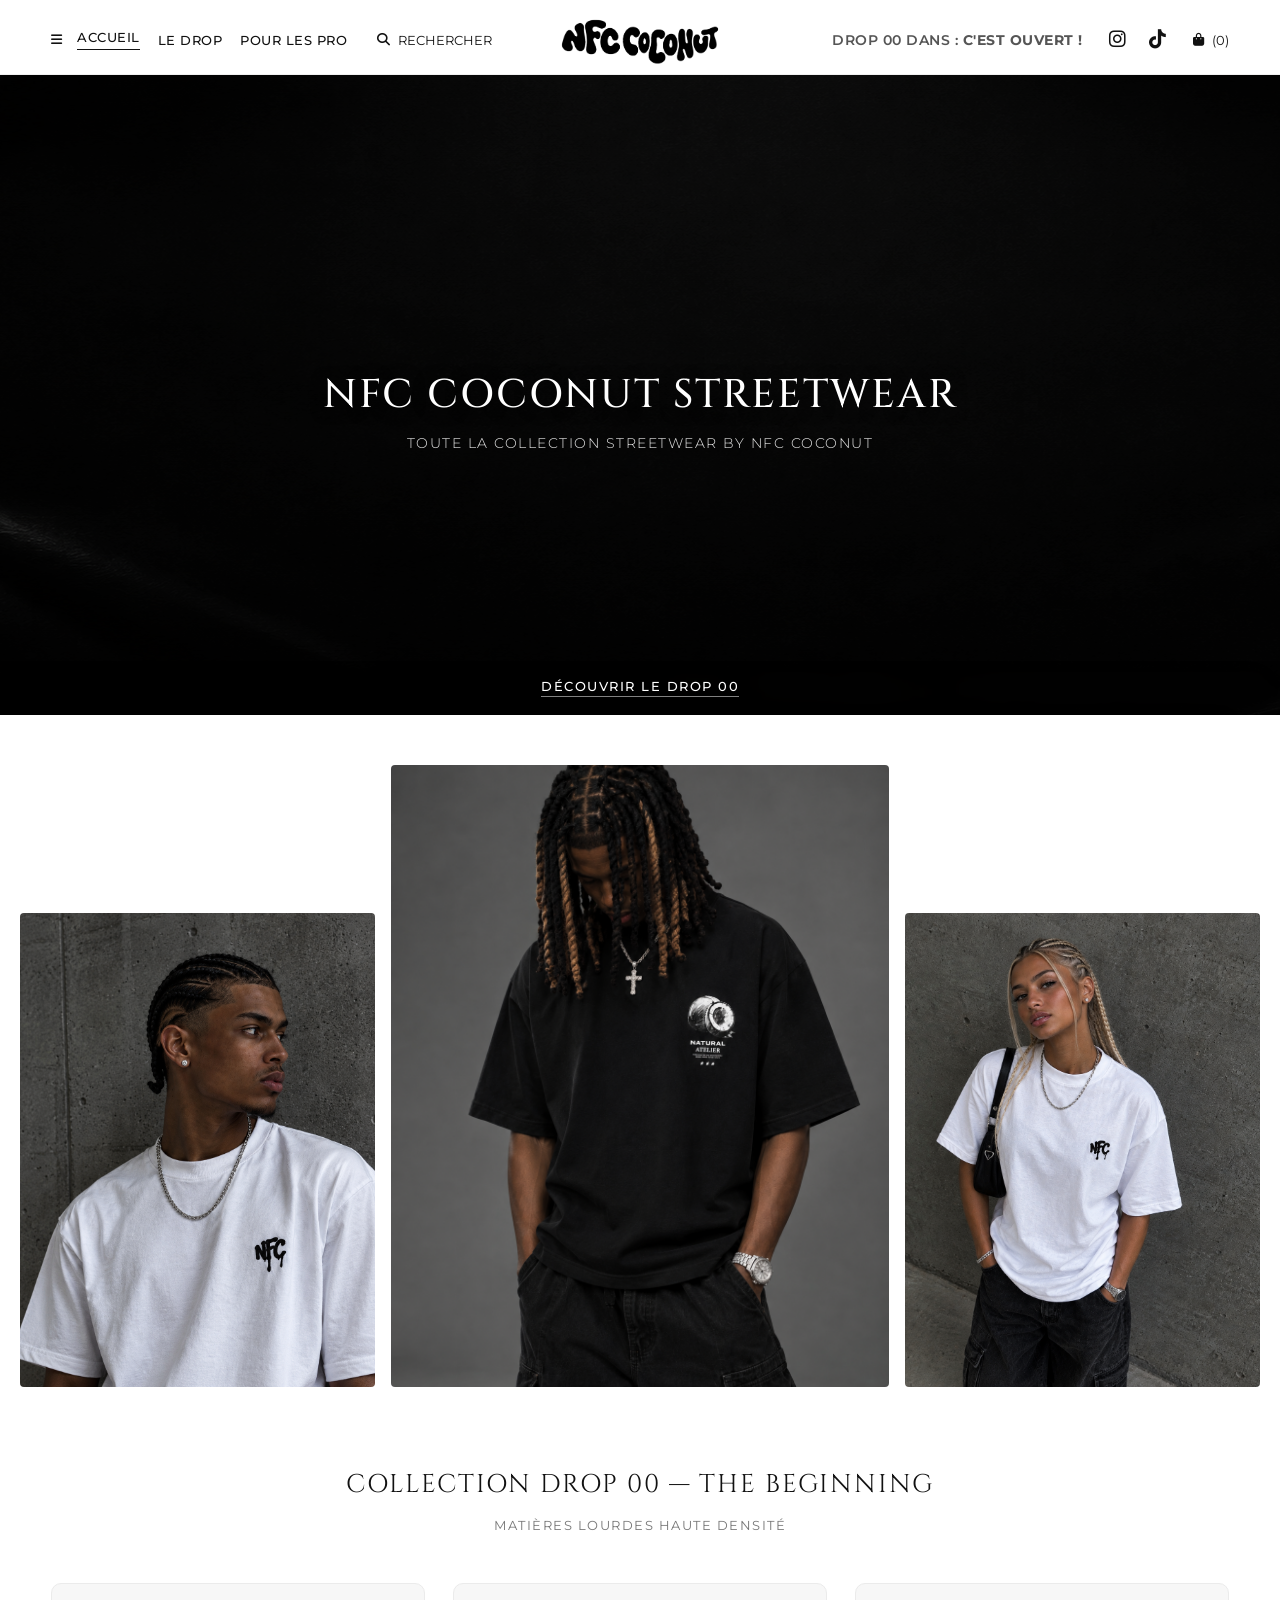
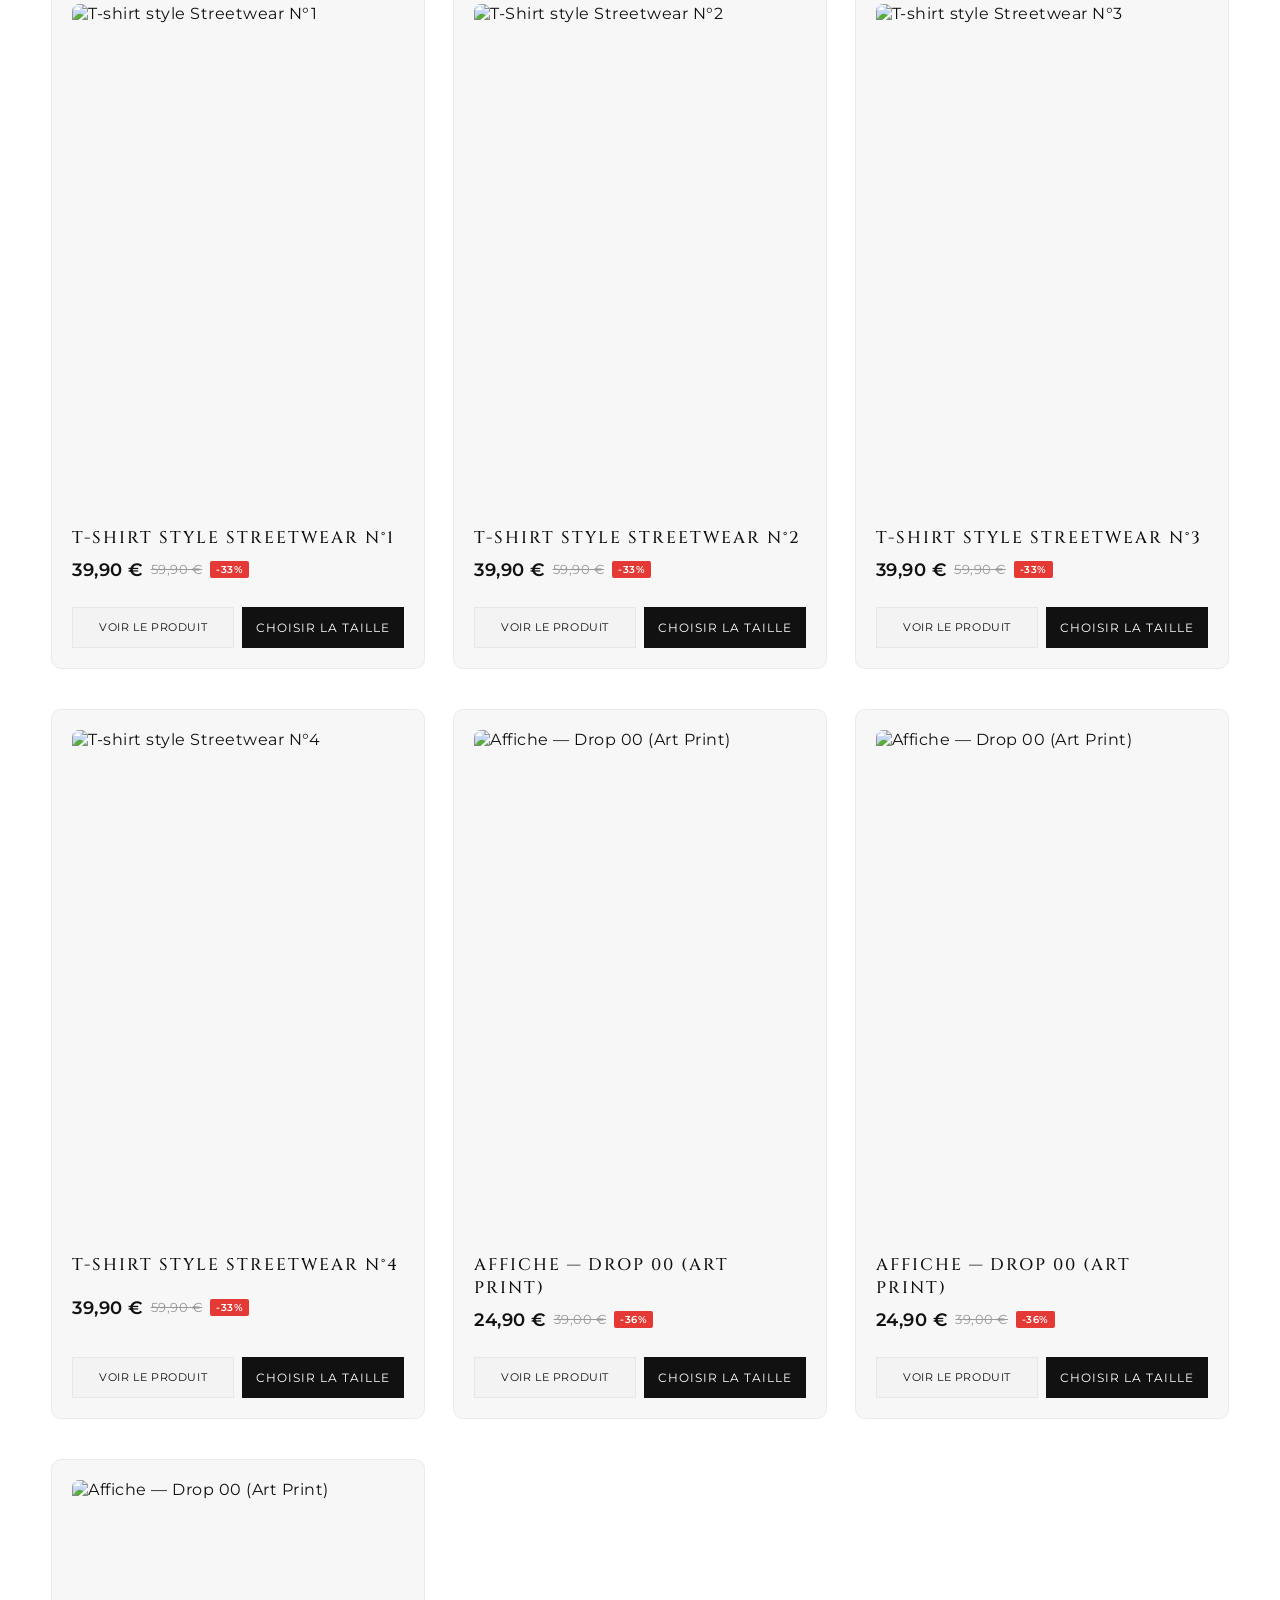
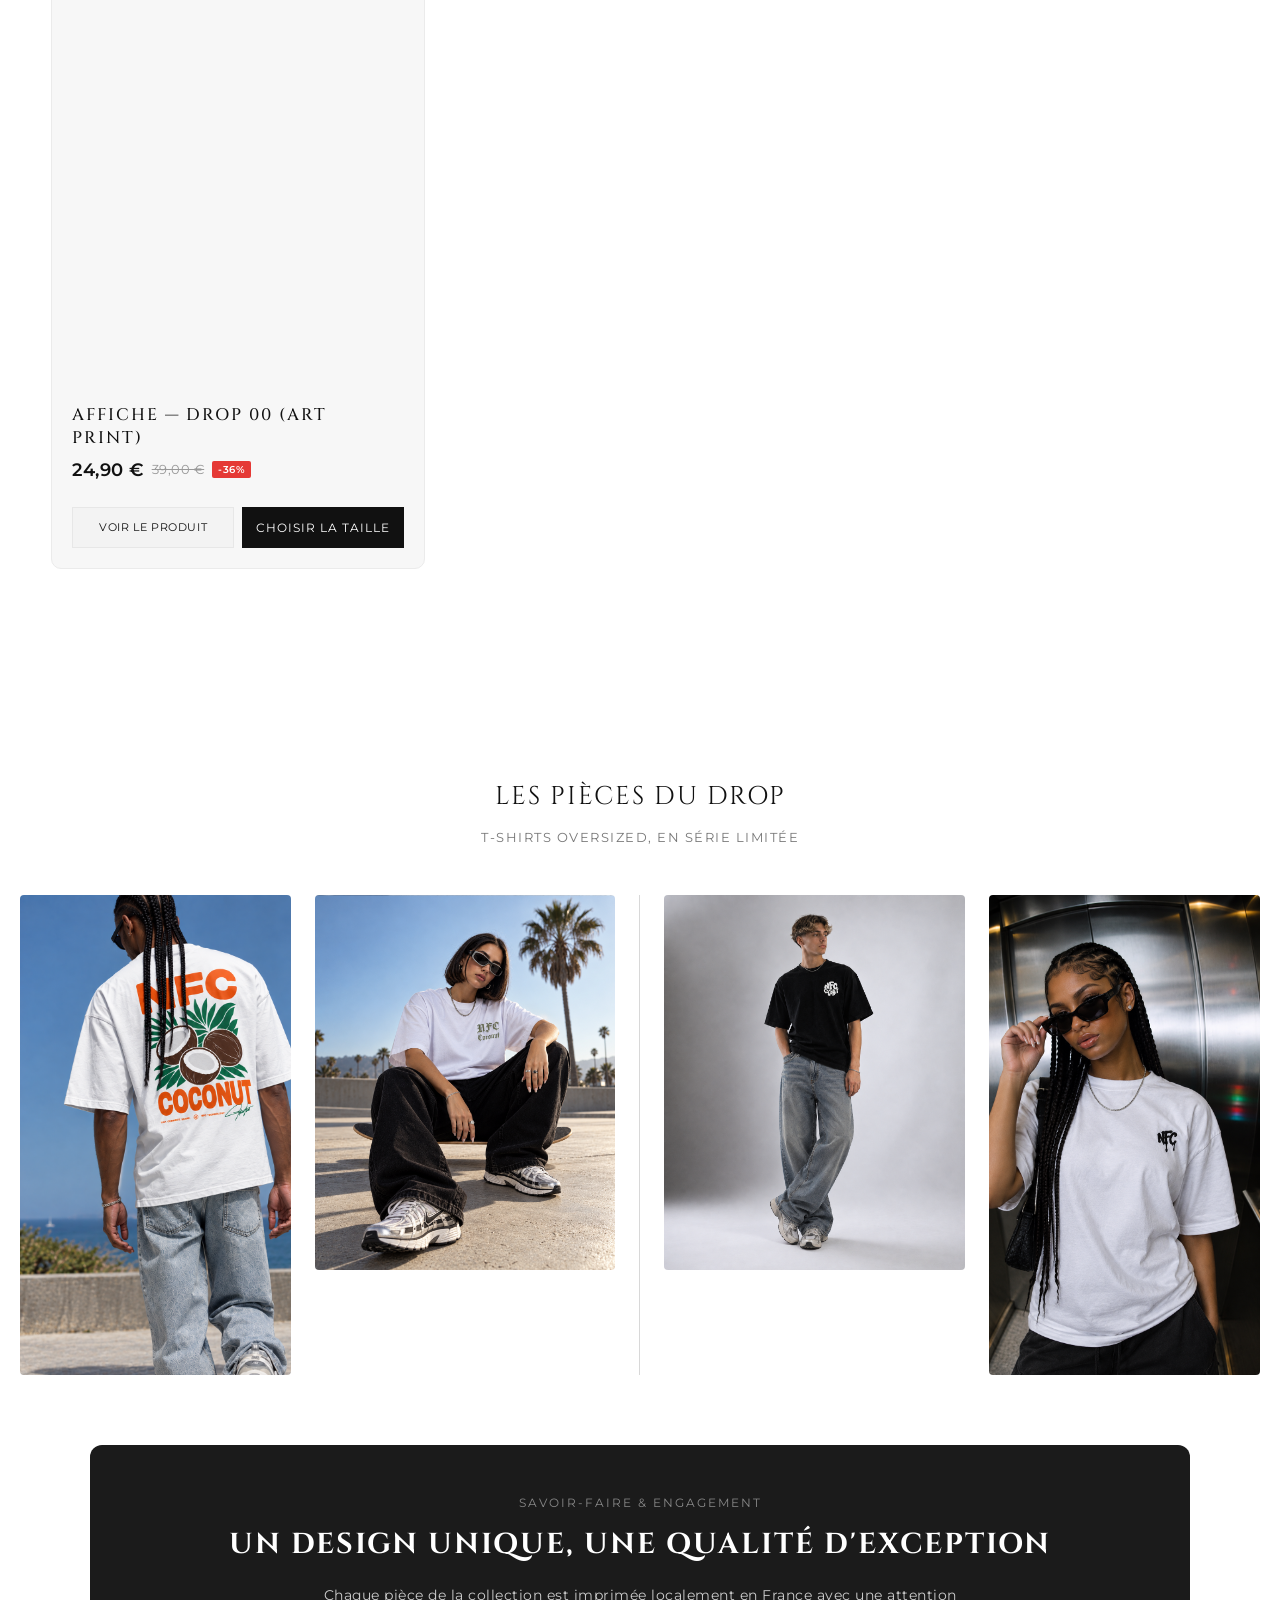
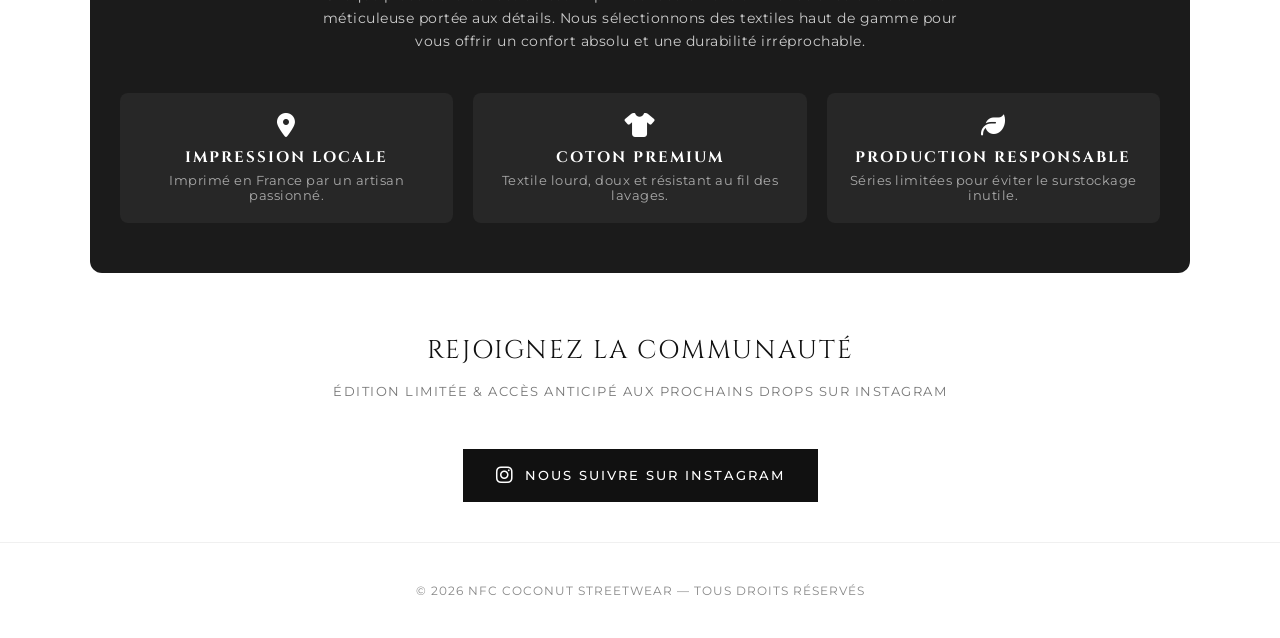
==== commit c3eec13c: "ds" ====
--- a/index.html
+++ b/index.html
@@ -17,9 +17,9 @@
     /* Pour changer les images : remplace uniquement les URLs ci-dessous */
     :root {
       --lb-img-left: url("static/images/9.png");
-      --lb-img-right: url("static/images/7.png");
+      --lb-img-right: url("static/images/11.png");
       --lb-img-article-1: url("static/images/8.png");
-      --lb-img-article-2: url("static/images/9.png");
+      --lb-img-article-2: url("static/images/10.png");
       --strip-img-1: url("static/images/1.png");
       --strip-img-2: url("static/images/4.png");
       --strip-img-3: url("static/images/3bis.png");
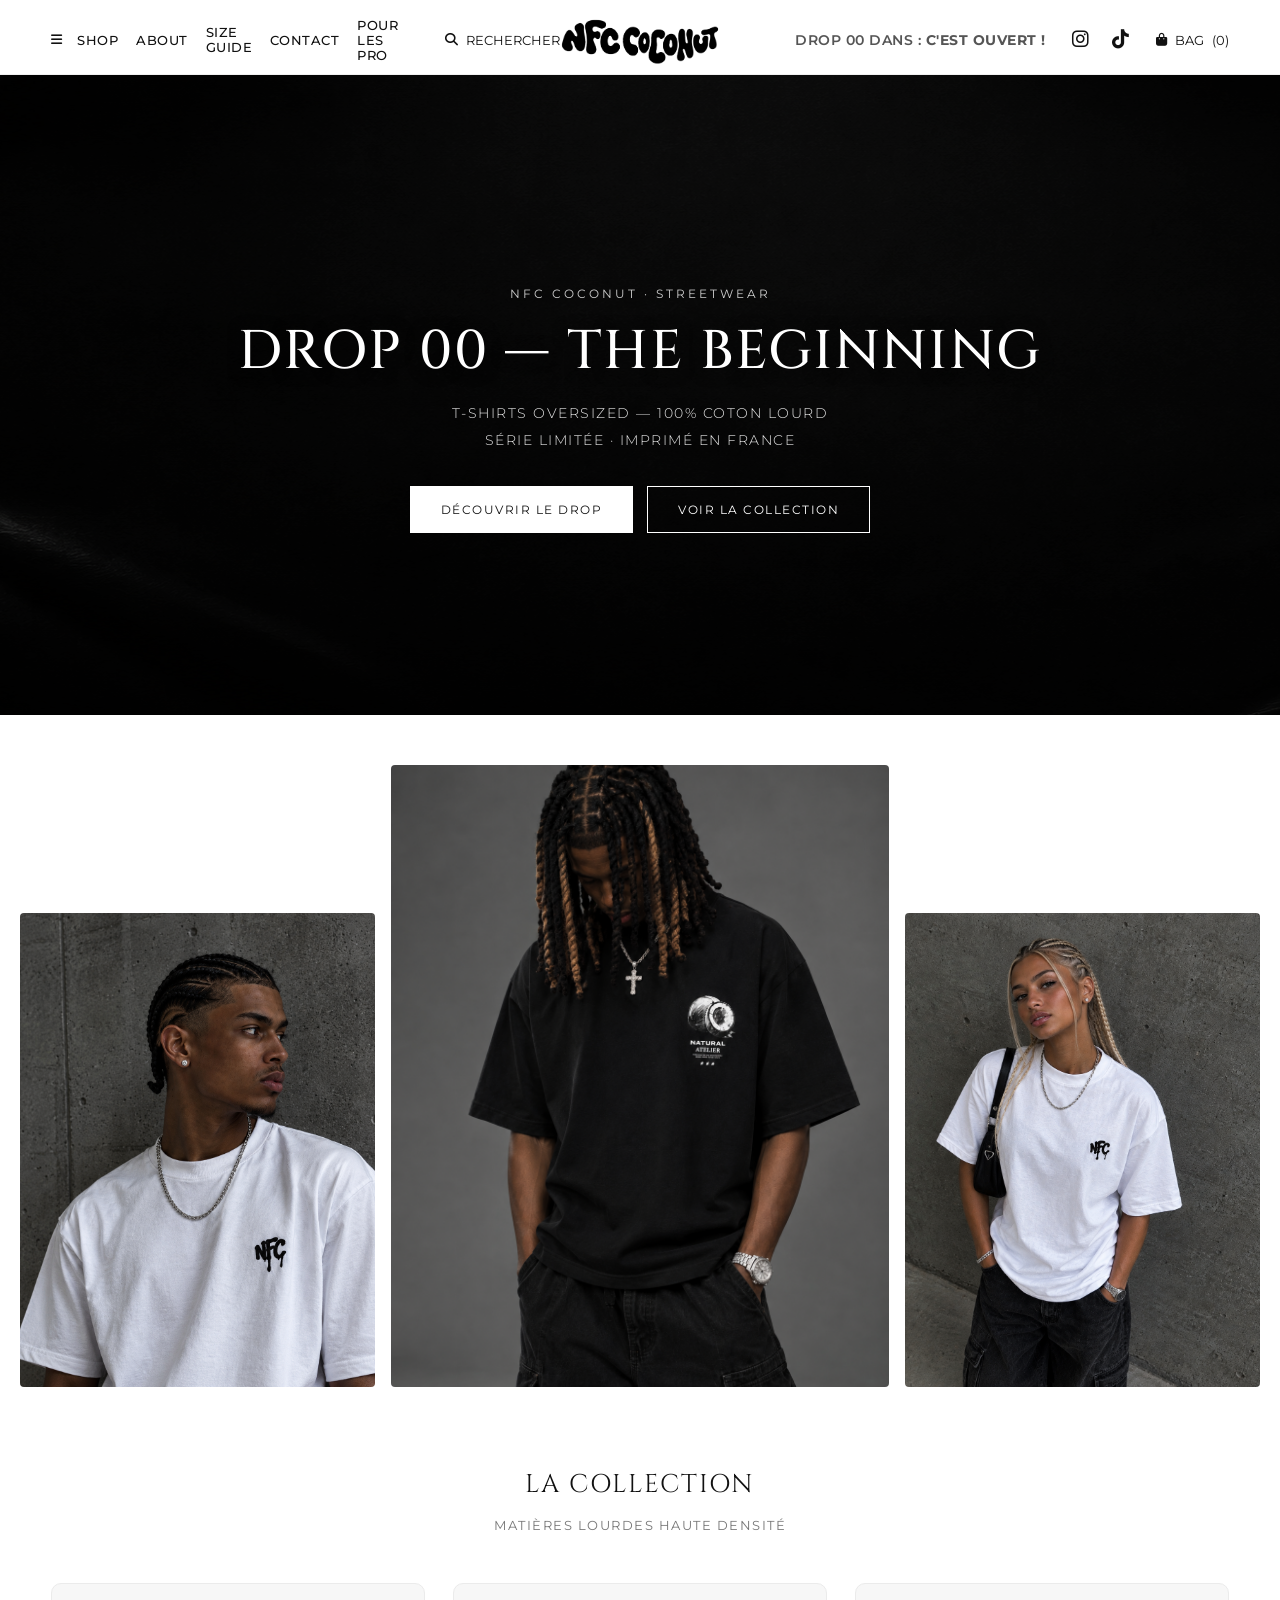
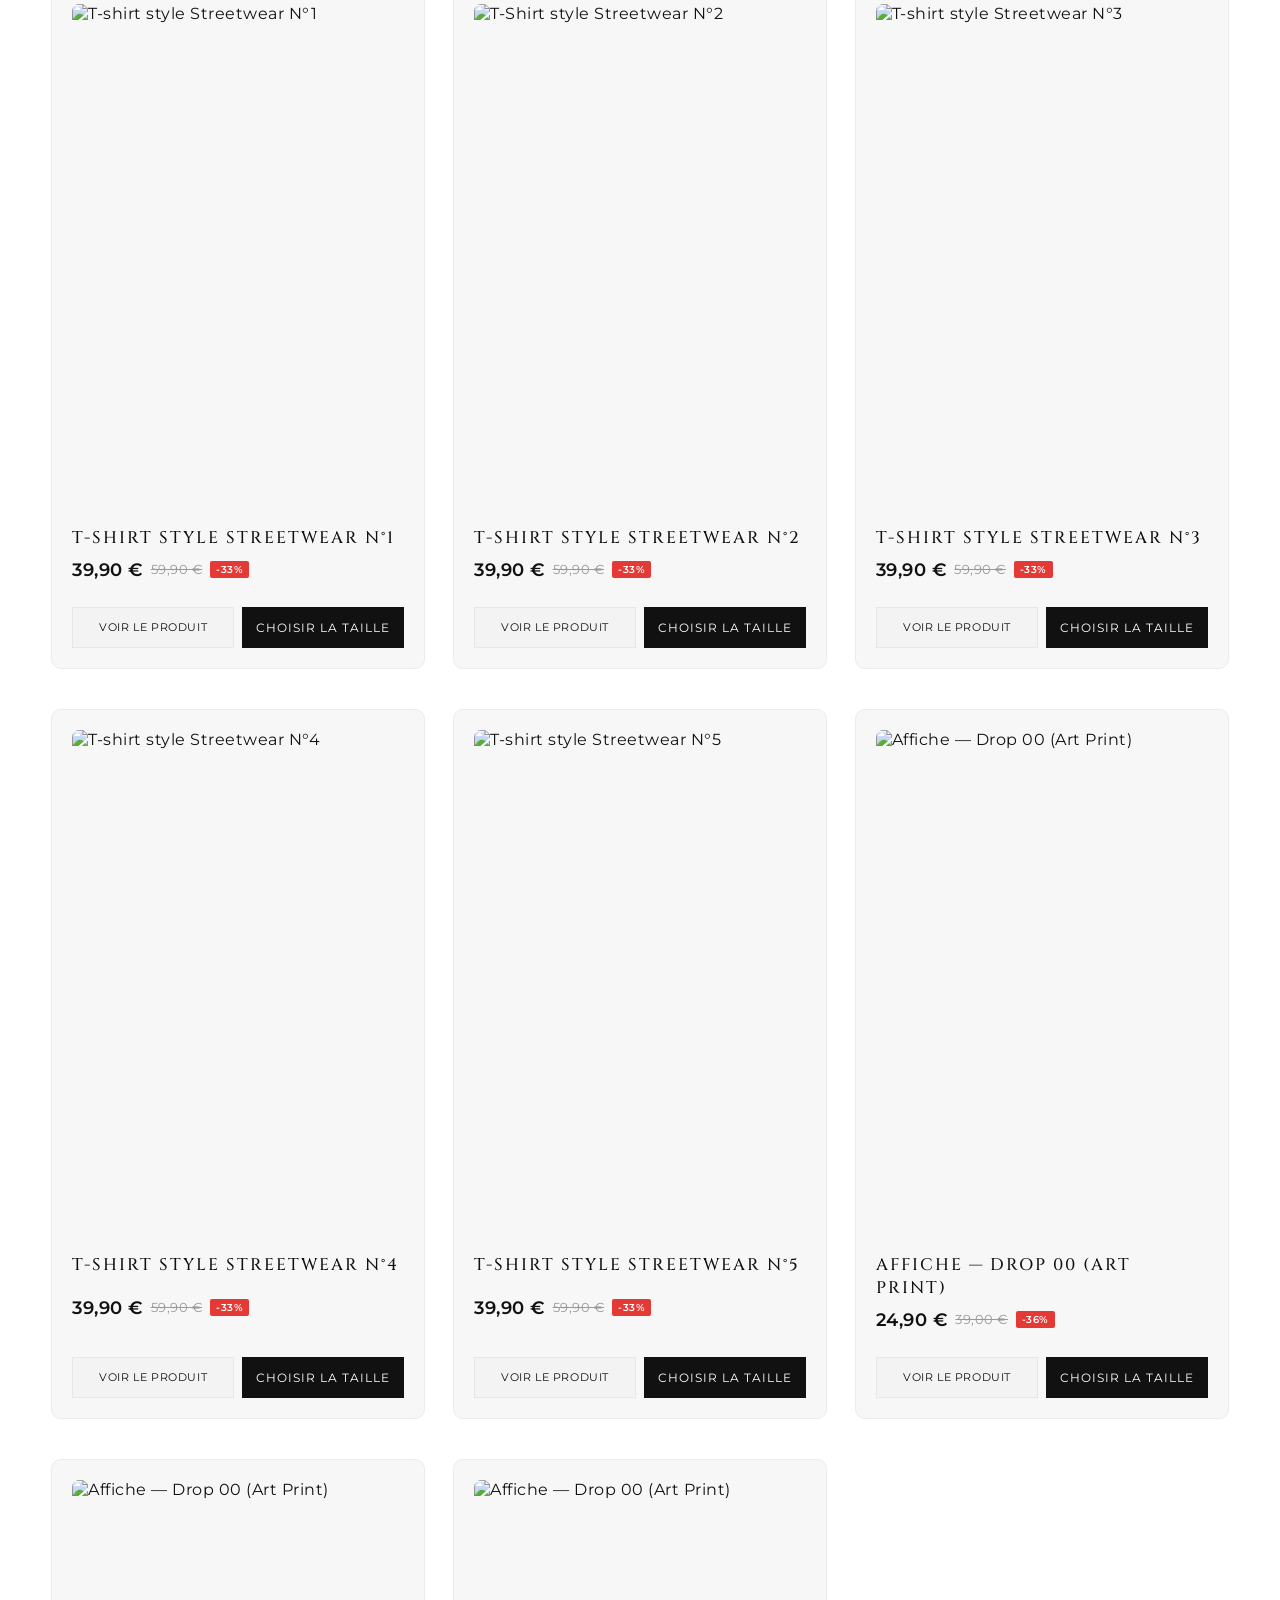
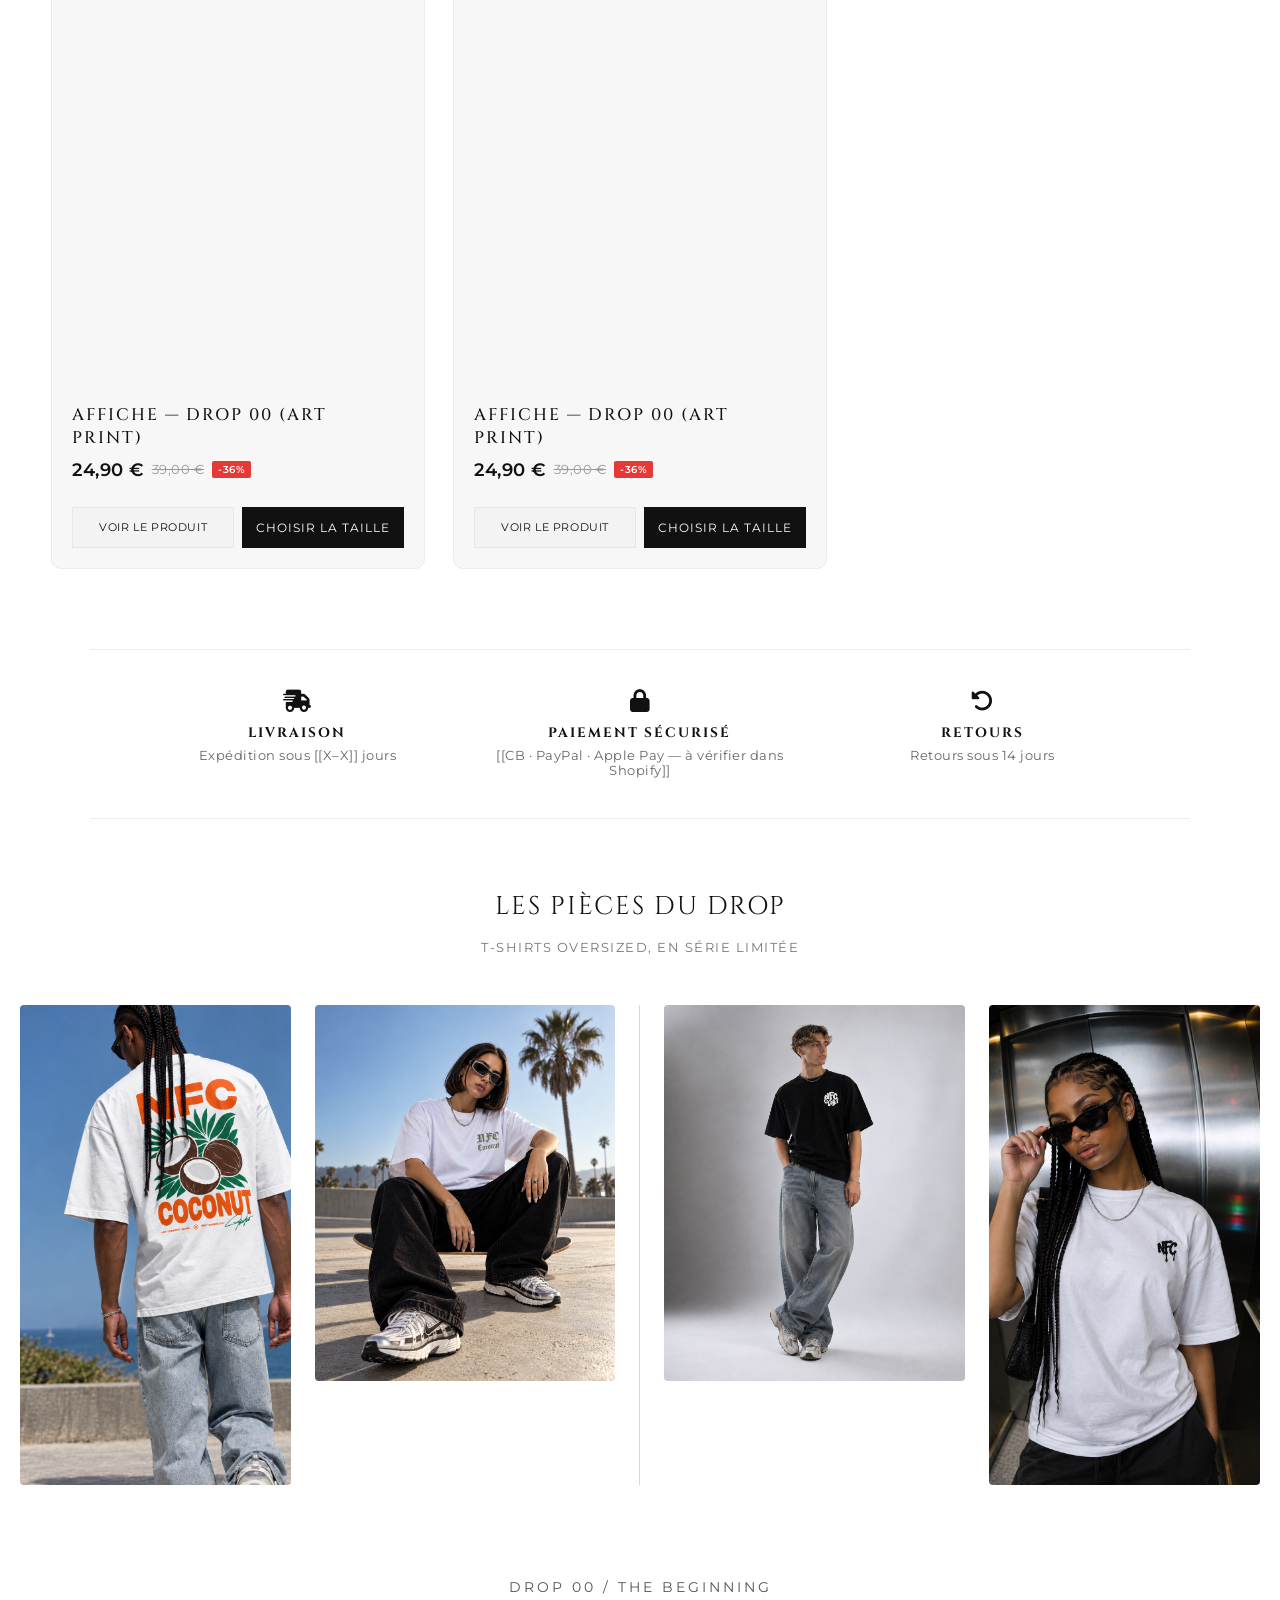
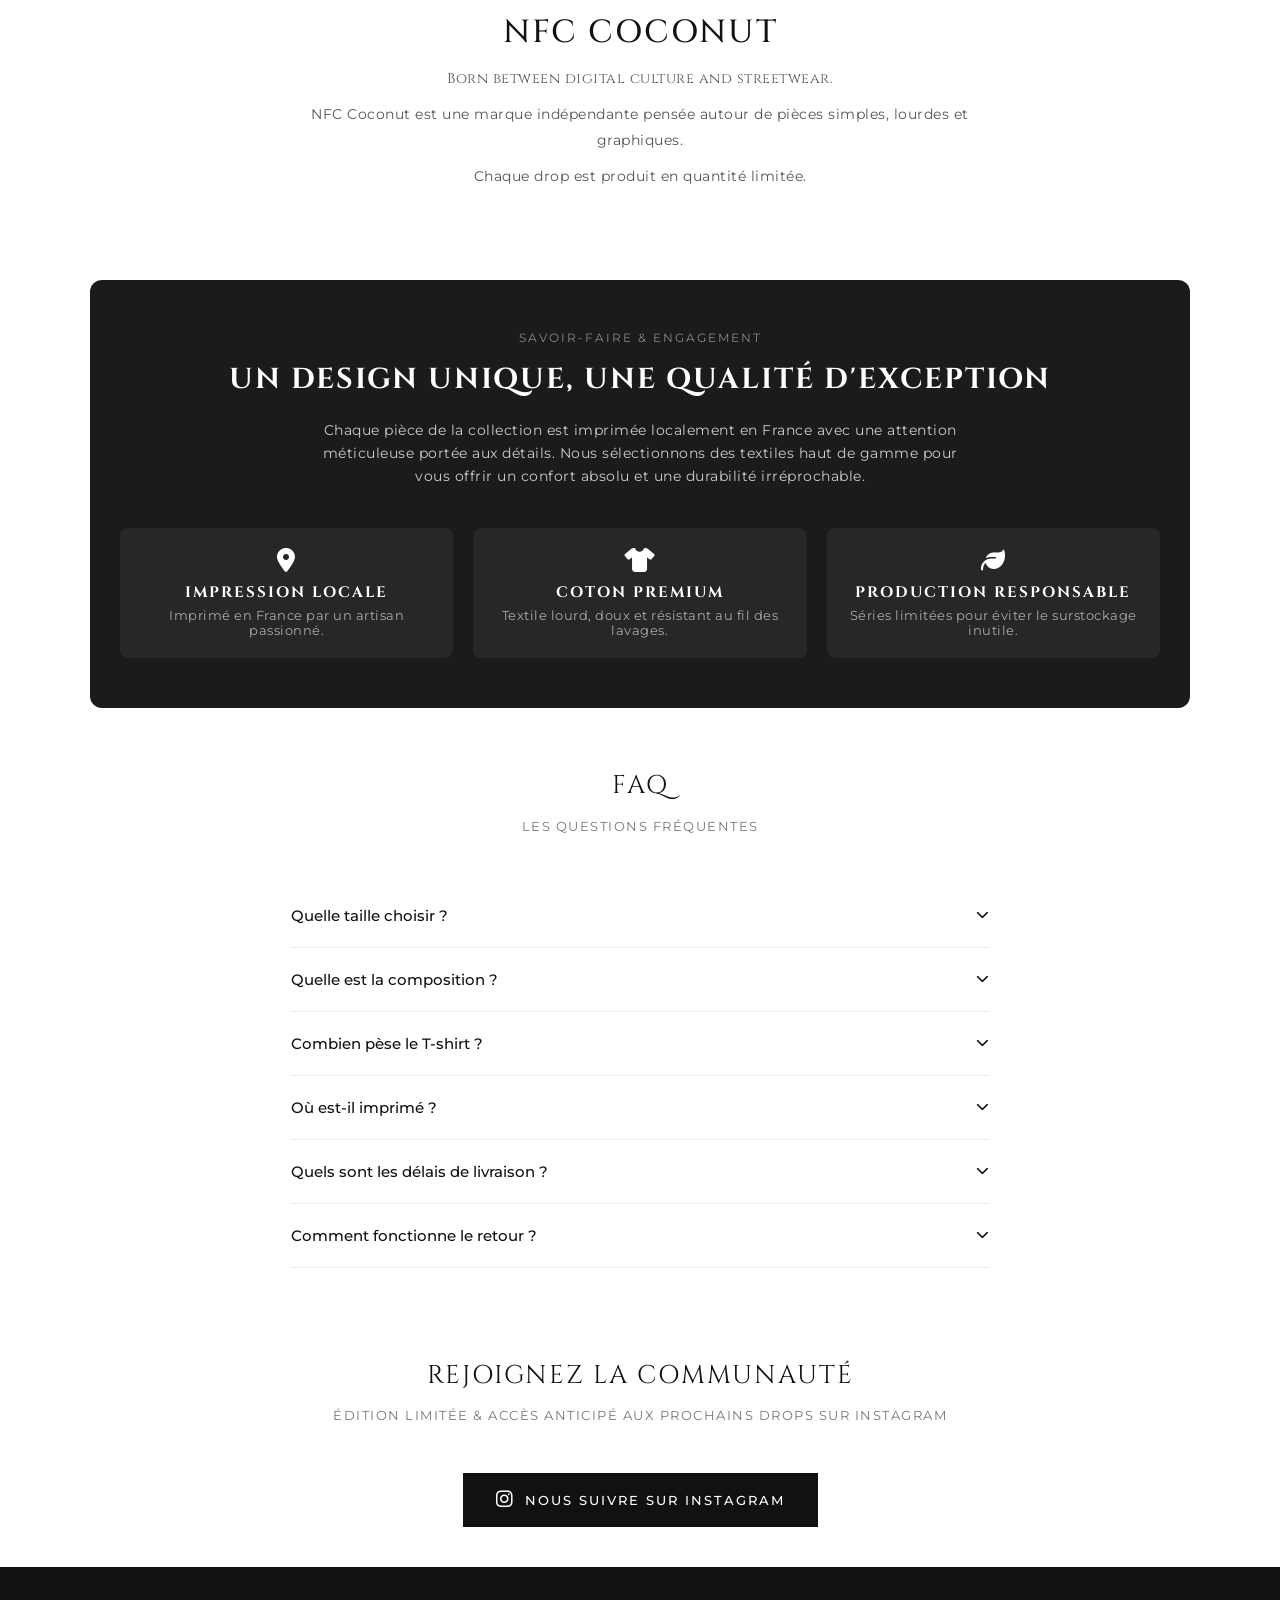
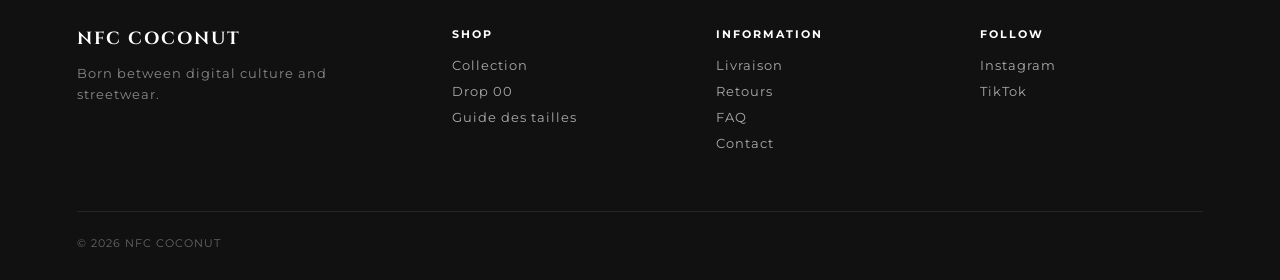
==== commit 741a8cbb: "rez" ====
--- a/index.html
+++ b/index.html
@@ -13,8 +13,6 @@
   <link rel="icon" type="image/x-icon" href="static/images/ico.png">
 
   <style>
-    /* ===== LOOKBOOK : uniquement des photos de shooting ===== */
-    /* Pour changer les images : remplace uniquement les URLs ci-dessous */
     :root {
       --lb-img-left: url("static/images/9.png");
       --lb-img-right: url("static/images/11.png");
@@ -24,21 +22,8 @@
       --strip-img-2: url("static/images/4.png");
       --strip-img-3: url("static/images/3bis.png");
     }
-    /* ===== BANDE D'IMAGES avant le Drop ===== */
-    .image-strip {
-      max-width: 1400px;
-      margin: 50px auto 0;
-      padding: 0 20px;
-      display: grid;
-      grid-template-columns: 1fr 1.4fr 1fr;
-      gap: 16px;
-      align-items: end;
-    }
-    .strip-img {
-      border-radius: 4px;
-      background-size: cover;
-      background-color: #222;
-    }
+    .image-strip { max-width: 1400px; margin: 50px auto 0; padding: 0 20px; display: grid; grid-template-columns: 1fr 1.4fr 1fr; gap: 16px; align-items: end; }
+    .strip-img { border-radius: 4px; background-size: cover; background-color: #222; }
     .strip-img--1 { aspect-ratio: 3 / 4; background-image: var(--strip-img-1); background-position: 15% center; }
     .strip-img--2 { aspect-ratio: 4 / 5; background-image: var(--strip-img-2); background-position: 50% center; }
     .strip-img--3 { aspect-ratio: 3 / 4; background-image: var(--strip-img-3); background-position: 85% center; }
@@ -47,39 +32,15 @@
       .strip-img--2 { grid-column: 1 / -1; order: -1; aspect-ratio: 16 / 10; }
     }
     .lookbook { max-width: 1400px; margin: 70px auto; padding: 0 20px; }
-    .lookbook-grid {
-      display: grid;
-      grid-template-columns: 1fr 2.4fr 1fr;
-      gap: 24px;
-      align-items: stretch;
-    }
-    .lb-side {
-      min-height: 480px;
-      border-radius: 4px;
-      background-size: cover;
-      background-color: #222;
-    }
+    .lookbook-grid { display: grid; grid-template-columns: 1fr 2.4fr 1fr; gap: 24px; align-items: stretch; }
+    .lb-side { min-height: 480px; border-radius: 4px; background-size: cover; background-color: #222; }
     .lb-side--left  { background-image: var(--lb-img-left);  background-position: left center; }
     .lb-side--right { background-image: var(--lb-img-right); background-position: right center; }
-
-    .lb-articles {
-      display: grid;
-      grid-template-columns: 1fr 1px 1fr;
-      gap: 24px;
-      align-items: start;
-    }
+    .lb-articles { display: grid; grid-template-columns: 1fr 1px 1fr; gap: 24px; align-items: start; }
     .lb-divider { background: #d8d8d8; align-self: stretch; }
-    .lb-article-img {
-      aspect-ratio: 4 / 5;
-      border-radius: 4px;
-      background-size: cover;
-      background-position: center;
-      background-color: #222;
-      overflow: hidden;
-    }
+    .lb-article-img { aspect-ratio: 4 / 5; border-radius: 4px; background-size: cover; background-position: center; background-color: #222; overflow: hidden; }
     .lb-article--1 { background-image: var(--lb-img-article-1); background-position: 30% center; }
     .lb-article--2 { background-image: var(--lb-img-article-2); background-position: 75% center; }
-
     @media (max-width: 1000px) {
       .lookbook-grid { grid-template-columns: 1fr; }
       .lb-side { min-height: 240px; }
@@ -119,15 +80,16 @@
     <img src="static/images/bg.png" alt="Collection Streetwear NFC Coconut" class="hero-video">
     <div class="hero-overlay"></div>
     <div class="hero-content">
-      <h1 class="hero-title">NFC COCONUT STREETWEAR</h1>
-      <p class="hero-subtitle">Toute la collection Streetwear by NFC COCONUT</p>
-    </div>
-    <div class="hero-control-bar">
-      <a href="#streetwear-drop" class="hero-link">Découvrir le Drop 00</a>
-    </div>
-  </section>
-
-  <!-- BANDE D'IMAGES AVANT LE DROP -->
+      <p class="hero-eyebrow">NFC COCONUT · STREETWEAR</p>
+      <h1 class="hero-title">DROP 00 — THE BEGINNING</h1>
+      <p class="hero-subtitle">T-shirts oversized — 100% coton lourd<br>Série limitée · Imprimé en France</p>
+      <div class="hero-buttons">
+        <a href="#streetwear-drop" class="hero-btn hero-btn--primary">Découvrir le Drop</a>
+        <a href="#streetwear-drop" class="hero-btn hero-btn--ghost">Voir la collection</a>
+      </div>
+    </div>
+  </section>
+
   <section class="image-strip" aria-label="Ambiance Drop 00">
     <div class="strip-img strip-img--1" role="img" aria-label="Look streetwear NFC Coconut"></div>
     <div class="strip-img strip-img--2" role="img" aria-label="Collection Drop 00 en situation"></div>
@@ -136,42 +98,60 @@
 
   <main class="main-container" id="streetwear-drop">
     <div class="section-headline">
-      <h2>Collection Drop 00 — The beginning</h2>
+      <h2>La collection</h2>
       <p>Matières lourdes haute densité</p>
     </div>
     <div class="products-grid" aria-label="Produits Streetwear"></div>
   </main>
 
-  <!-- SECTION LOOKBOOK : photos de shooting uniquement -->
+  <section class="reassurance" aria-label="Informations achat">
+    <div class="reassurance-item">
+      <i class="fa-solid fa-truck-fast"></i>
+      <h3>Livraison</h3>
+      <p>Expédition sous [[X–X]] jours</p>
+    </div>
+    <div class="reassurance-item">
+      <i class="fa-solid fa-lock"></i>
+      <h3>Paiement sécurisé</h3>
+      <p>[[CB · PayPal · Apple Pay — à vérifier dans Shopify]]</p>
+    </div>
+    <div class="reassurance-item">
+      <i class="fa-solid fa-rotate-left"></i>
+      <h3>Retours</h3>
+      <p>Retours sous 14 jours</p>
+    </div>
+  </section>
+
   <section class="lookbook" aria-label="Lookbook Drop 00">
     <div class="section-headline">
       <h2>Les pièces du Drop</h2>
       <p>T-shirts oversized, en série limitée</p>
     </div>
-
     <div class="lookbook-grid" style="margin-top: 30px;">
       <div class="lb-side lb-side--left" role="img" aria-label="Shooting photo NFC Coconut"></div>
-
       <div class="lb-articles">
         <div class="lb-article-img lb-article--1" role="img" aria-label="Shooting photo T-shirt oversized NFC Coconut"></div>
-
         <div class="lb-divider" aria-hidden="true"></div>
-
         <div class="lb-article-img lb-article--2" role="img" aria-label="Shooting photo streetwear NFC Coconut"></div>
       </div>
-
       <div class="lb-side lb-side--right" role="img" aria-label="Shooting photo détail NFC Coconut"></div>
     </div>
   </section>
 
-  <!-- SECTION CONCEPT & TECH STREETWEAR -->
+  <section class="brand-story" id="about">
+    <p class="brand-story-eyebrow">DROP 00 / THE BEGINNING</p>
+    <h2>NFC COCONUT</h2>
+    <p class="brand-story-tagline">Born between digital culture and streetwear.</p>
+    <p>NFC Coconut est une marque indépendante pensée autour de pièces simples, lourdes et graphiques.</p>
+    <p>Chaque drop est produit en quantité limitée.</p>
+  </section>
+
   <section class="streetwear-quality-section" style="max-width: 1100px; margin: 60px auto; padding: 50px 30px; background: #1b1b1b; color: #ffffff; border-radius: 12px; text-align: center;">
     <p style="letter-spacing: 2px; text-transform: uppercase; font-size: 0.75rem; color: #888;">Savoir-Faire & Engagement</p>
     <h2 style="font-family: 'Cinzel', serif; font-size: 1.8rem; margin: 15px 0 20px; color: #fff;">UN DESIGN UNIQUE, UNE QUALITÉ D'EXCEPTION</h2>
     <p style="max-width: 650px; margin: 0 auto 30px; color: #ccc; font-size: 0.9rem; line-height: 1.6;">
       Chaque pièce de la collection est imprimée localement en France avec une attention méticuleuse portée aux détails. Nous sélectionnons des textiles haut de gamme pour vous offrir un confort absolu et une durabilité irréprochable.
     </p>
-
     <div style="display: grid; grid-template-columns: repeat(auto-fit, minmax(200px, 1fr)); gap: 20px; margin-top: 40px;">
       <div style="padding: 20px; background: rgba(255,255,255,0.05); border-radius: 8px;">
         <i class="fa-solid fa-location-dot" style="font-size: 1.5rem; margin-bottom: 10px; color: #fff;"></i>
@@ -191,13 +171,29 @@
     </div>
   </section>
 
-  <!-- SECTION REJOINDRE SUR INSTAGRAM -->
+  <section class="faq-section" id="faq">
+    <div class="section-headline"><h2>FAQ</h2><p>Les questions fréquentes</p></div>
+    <div class="faq-accordion">
+      <div class="faq-item"><button class="faq-question" type="button">Quelle taille choisir ? <i class="fa-solid fa-chevron-down"></i></button>
+        <div class="faq-answer"><p>Coupe oversized boxy : prends ta taille habituelle pour l'effet ample voulu, une taille en dessous pour un rendu plus ajusté. [[Ajoute ton tableau de mesures]]</p></div></div>
+      <div class="faq-item"><button class="faq-question" type="button">Quelle est la composition ? <i class="fa-solid fa-chevron-down"></i></button>
+        <div class="faq-answer"><p>100% coton lourd bio.</p></div></div>
+      <div class="faq-item"><button class="faq-question" type="button">Combien pèse le T-shirt ? <i class="fa-solid fa-chevron-down"></i></button>
+        <div class="faq-answer"><p>Le textile fait 300 g/m².</p></div></div>
+      <div class="faq-item"><button class="faq-question" type="button">Où est-il imprimé ? <i class="fa-solid fa-chevron-down"></i></button>
+        <div class="faq-answer"><p>Imprimé localement en France.</p></div></div>
+      <div class="faq-item"><button class="faq-question" type="button">Quels sont les délais de livraison ? <i class="fa-solid fa-chevron-down"></i></button>
+        <div class="faq-answer"><p>[[Expédition sous X–X jours, livraison sous X–X jours.]]</p></div></div>
+      <div class="faq-item"><button class="faq-question" type="button">Comment fonctionne le retour ? <i class="fa-solid fa-chevron-down"></i></button>
+        <div class="faq-answer"><p>Retours acceptés sous 14 jours. [[Explique la procédure : email, adresse, remboursement.]]</p></div></div>
+    </div>
+  </section>
+
   <section class="drop-vip-section" style="max-width: 1100px; margin: 60px auto 40px; text-align: center; padding: 0 20px;">
     <div class="section-headline">
       <h2>REJOIGNEZ LA COMMUNAUTÉ</h2>
       <p>Édition limitée & accès anticipé aux prochains Drops sur Instagram</p>
     </div>
-
     <div style="margin-top: 30px;">
       <a href="https://www.instagram.com/nfc_coconut_official" target="_blank" rel="noopener noreferrer" class="btn-catalog" style="display: inline-flex; align-items: center; gap: 10px; background: #111111; color: #ffffff; padding: 16px 32px; border: 1px solid #111111;">
         <i class="fa-brands fa-instagram" style="font-size: 1.2rem;"></i>
@@ -206,7 +202,7 @@
     </div>
   </section>
 
-  <footer>&copy; 2026 NFC COCONUT STREETWEAR — TOUS DROITS RÉSERVÉS</footer>
+  <footer class="site-footer"></footer>
 
   <script src="static/js/main.js"></script>
 </body>
--- a/static/css/style.css
+++ b/static/css/style.css
@@ -414,7 +414,7 @@
   overflow:hidden;
   display:flex;
   align-items:center;
-  justify-content: center;   /* ⬅️ AJOUT */
+  justify-content: center;
   padding:clamp(60px, 10vw, 90px) 6vw clamp(40px, 8vw, 60px);
   box-sizing:border-box;
 }
@@ -1515,7 +1515,7 @@
 .hero-banner {
 position:relative;
   min-height:640px;
-  margin-top: 75px;              /* ⬅️ AJOUT : compense le header fixe */
+  margin-top: 75px;
   background:radial-gradient(120% 100% at 80% 20%, #1a1a1a 0%, #0d0d0d 55%, #000 100%);
   overflow:hidden;
   display:flex;
@@ -1846,4 +1846,61 @@
     display:block;
     margin-left:0;
   }
-}+}
+
+/* ==========================================================================
+   NOUVEAUTÉS : HERO, RÉASSURANCE, HISTOIRE, FAQ, FOOTER
+   ========================================================================== */
+
+/* ===== HERO ===== */
+.hero-eyebrow { font-size: .72rem; letter-spacing: 3px; opacity: .8; margin-bottom: 14px; }
+.hero-title { font-size: clamp(1.8rem, 5vw, 3.4rem); }
+.hero-subtitle { line-height: 1.9; margin-bottom: 32px; }
+.hero-buttons { display: flex; gap: 14px; justify-content: center; flex-wrap: wrap; }
+.hero-btn { padding: 15px 30px; font-size: .75rem; letter-spacing: 1.5px; text-transform: uppercase;
+  text-decoration: none; border: 1px solid #fff; transition: all .3s ease; }
+.hero-btn--primary { background: #fff; color: #111; }
+.hero-btn--primary:hover { background: transparent; color: #fff; }
+.hero-btn--ghost { color: #fff; }
+.hero-btn--ghost:hover { background: #fff; color: #111; }
+
+/* ===== HISTOIRE DE MARQUE ===== */
+.brand-story { max-width: 720px; margin: 90px auto; padding: 0 24px; text-align: center; }
+.brand-story-eyebrow { font-size: .7rem; letter-spacing: 3px; color: #888; margin-bottom: 16px; }
+.brand-story h2 { font-size: 2rem; font-weight: 500; margin-bottom: 12px; }
+.brand-story-tagline { font-family: 'Cinzel', serif; font-size: 1.05rem; margin-bottom: 24px; }
+.brand-story p { font-size: .9rem; line-height: 1.8; color: #555; margin-bottom: 10px; }
+
+/* ===== RÉASSURANCE ===== */
+.reassurance { max-width: 1100px; margin: 0 auto 70px; padding: 40px 4%;
+  display: grid; grid-template-columns: repeat(3, 1fr); gap: 30px; text-align: center;
+  border-top: 1px solid #eee; border-bottom: 1px solid #eee; }
+.reassurance-item i { font-size: 1.4rem; margin-bottom: 12px; }
+.reassurance-item h3 { font-size: .85rem; margin-bottom: 6px; }
+.reassurance-item p { font-size: .8rem; color: #666; }
+.faq-section { max-width: 800px; margin: 0 auto 90px; padding: 0 4%; }
+.main-container { padding-bottom: 60px; }
+@media (max-width: 700px) { .reassurance { grid-template-columns: 1fr; } }
+
+/* ===== HEADER : compteur panier toujours visible sur mobile ===== */
+#cartBtn span.cart-count { display: inline !important; }
+
+/* ===== FOOTER ===== */
+.site-footer { background: #111; color: #ccc; padding: 60px 6% 30px; text-align: left; text-transform: none; border-top: none; }
+.footer-grid { max-width: 1200px; margin: 0 auto; display: grid;
+  grid-template-columns: 1.5fr 1fr 1fr 1fr; gap: 40px; }
+.footer-col h3 { font-size: 1.1rem; color: #fff; margin-bottom: 12px; }
+.footer-col h4 { font-family: 'Montserrat', sans-serif; font-size: .7rem; letter-spacing: 2px;
+  text-transform: uppercase; color: #fff; margin-bottom: 16px; }
+.footer-col p { font-size: .8rem; line-height: 1.7; color: #888; }
+.footer-col ul { list-style: none; }
+.footer-col li { margin-bottom: 10px; }
+.footer-col a { color: #aaa; text-decoration: none; font-size: .82rem; transition: color .2s; }
+.footer-col a:hover { color: #fff; }
+.footer-copy { max-width: 1200px; margin: 50px auto 0; padding-top: 24px; border-top: 1px solid #262626;
+  font-size: .7rem; letter-spacing: 1px; color: #666; }
+@media (max-width: 800px) { .footer-grid { grid-template-columns: 1fr 1fr; } }
+@media (max-width: 480px) { .footer-grid { grid-template-columns: 1fr; } }
+
+/* Ancres : le header fixe ne doit pas cacher le titre de section */
+#streetwear-drop, #about, #faq { scroll-margin-top: 90px; }
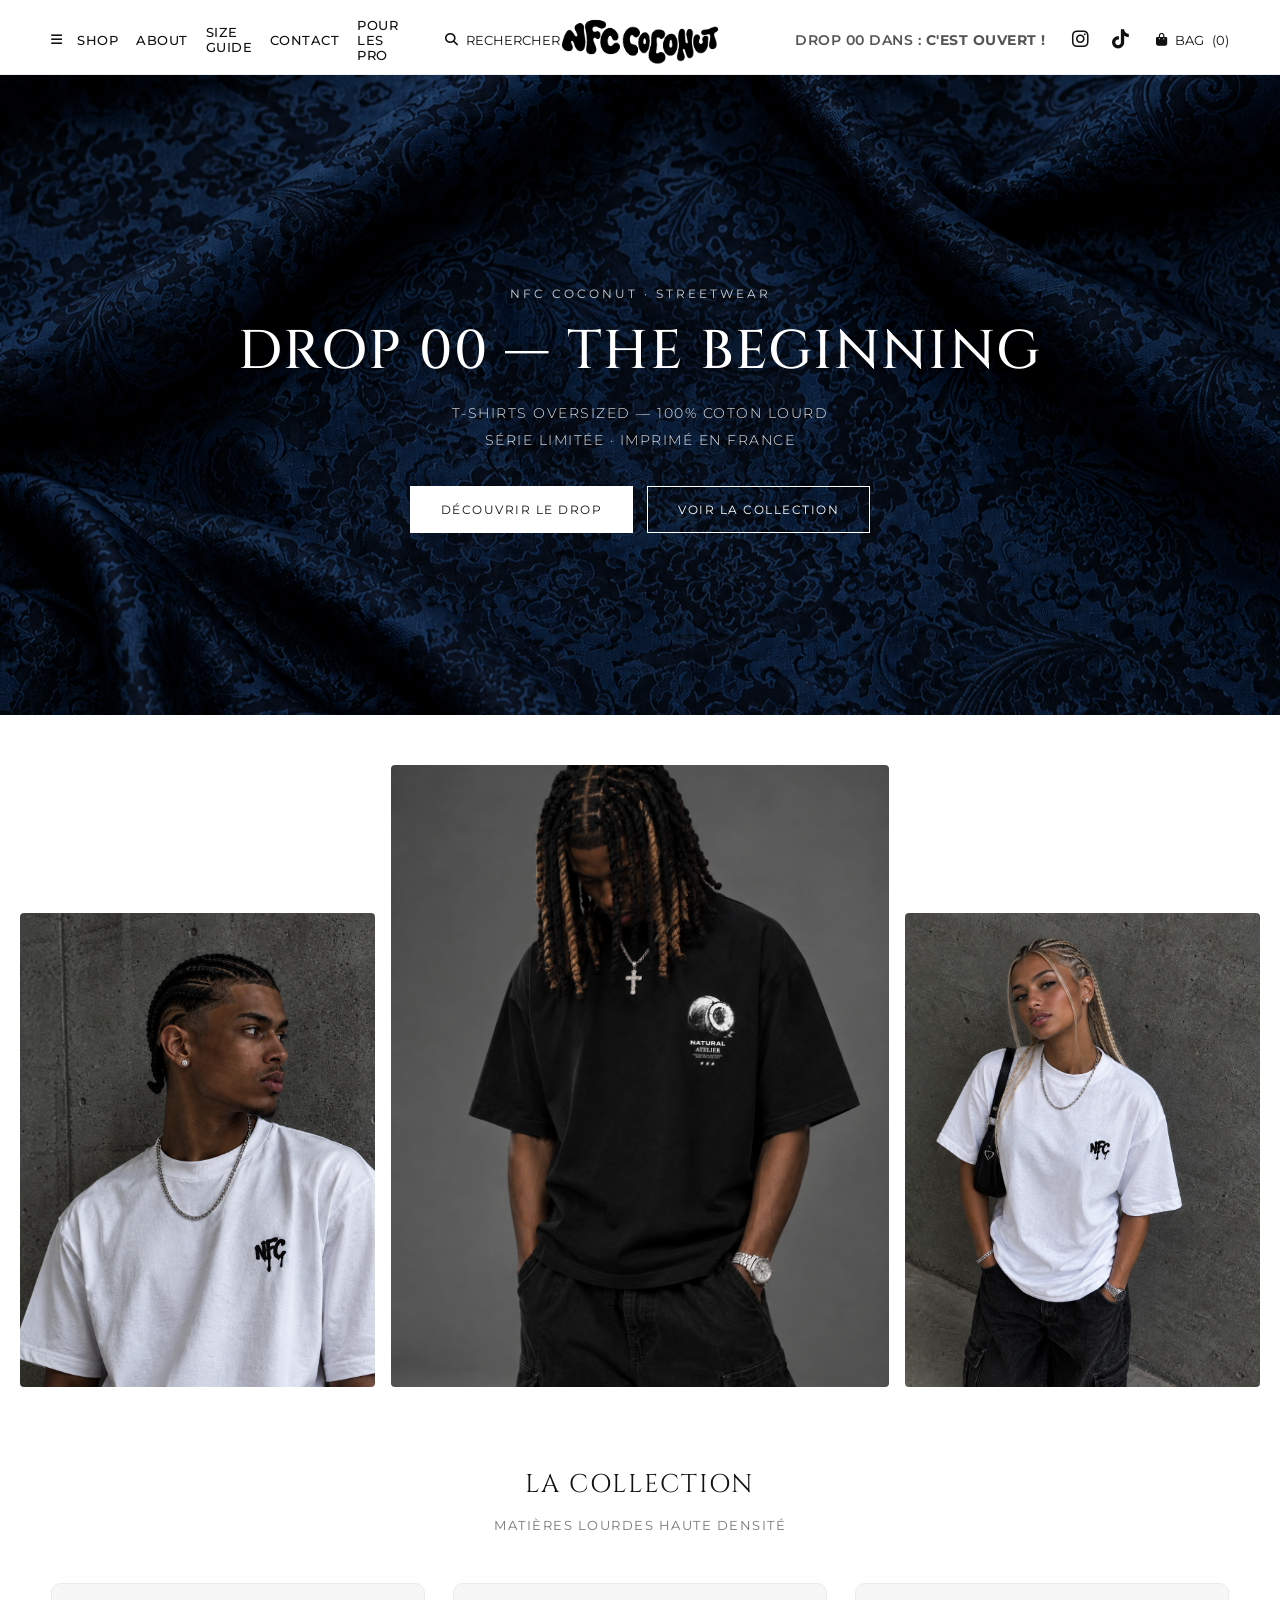
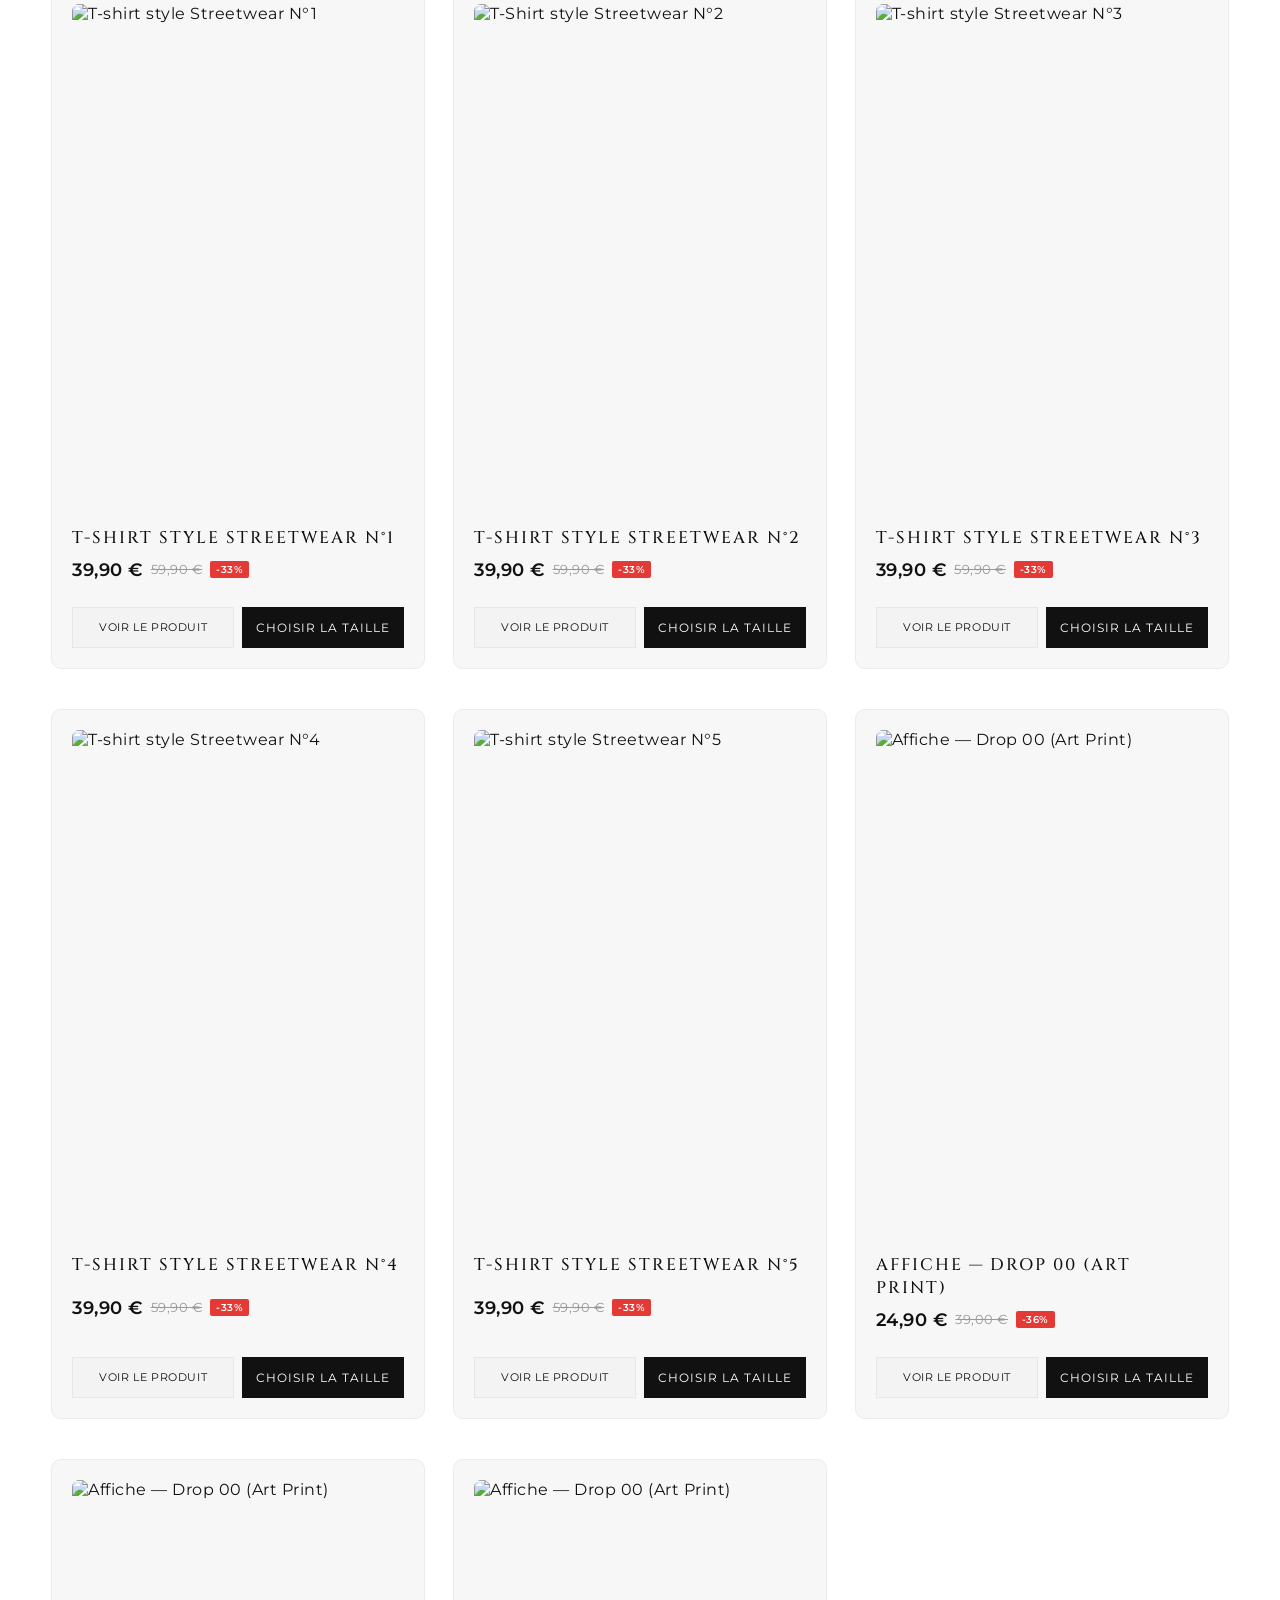
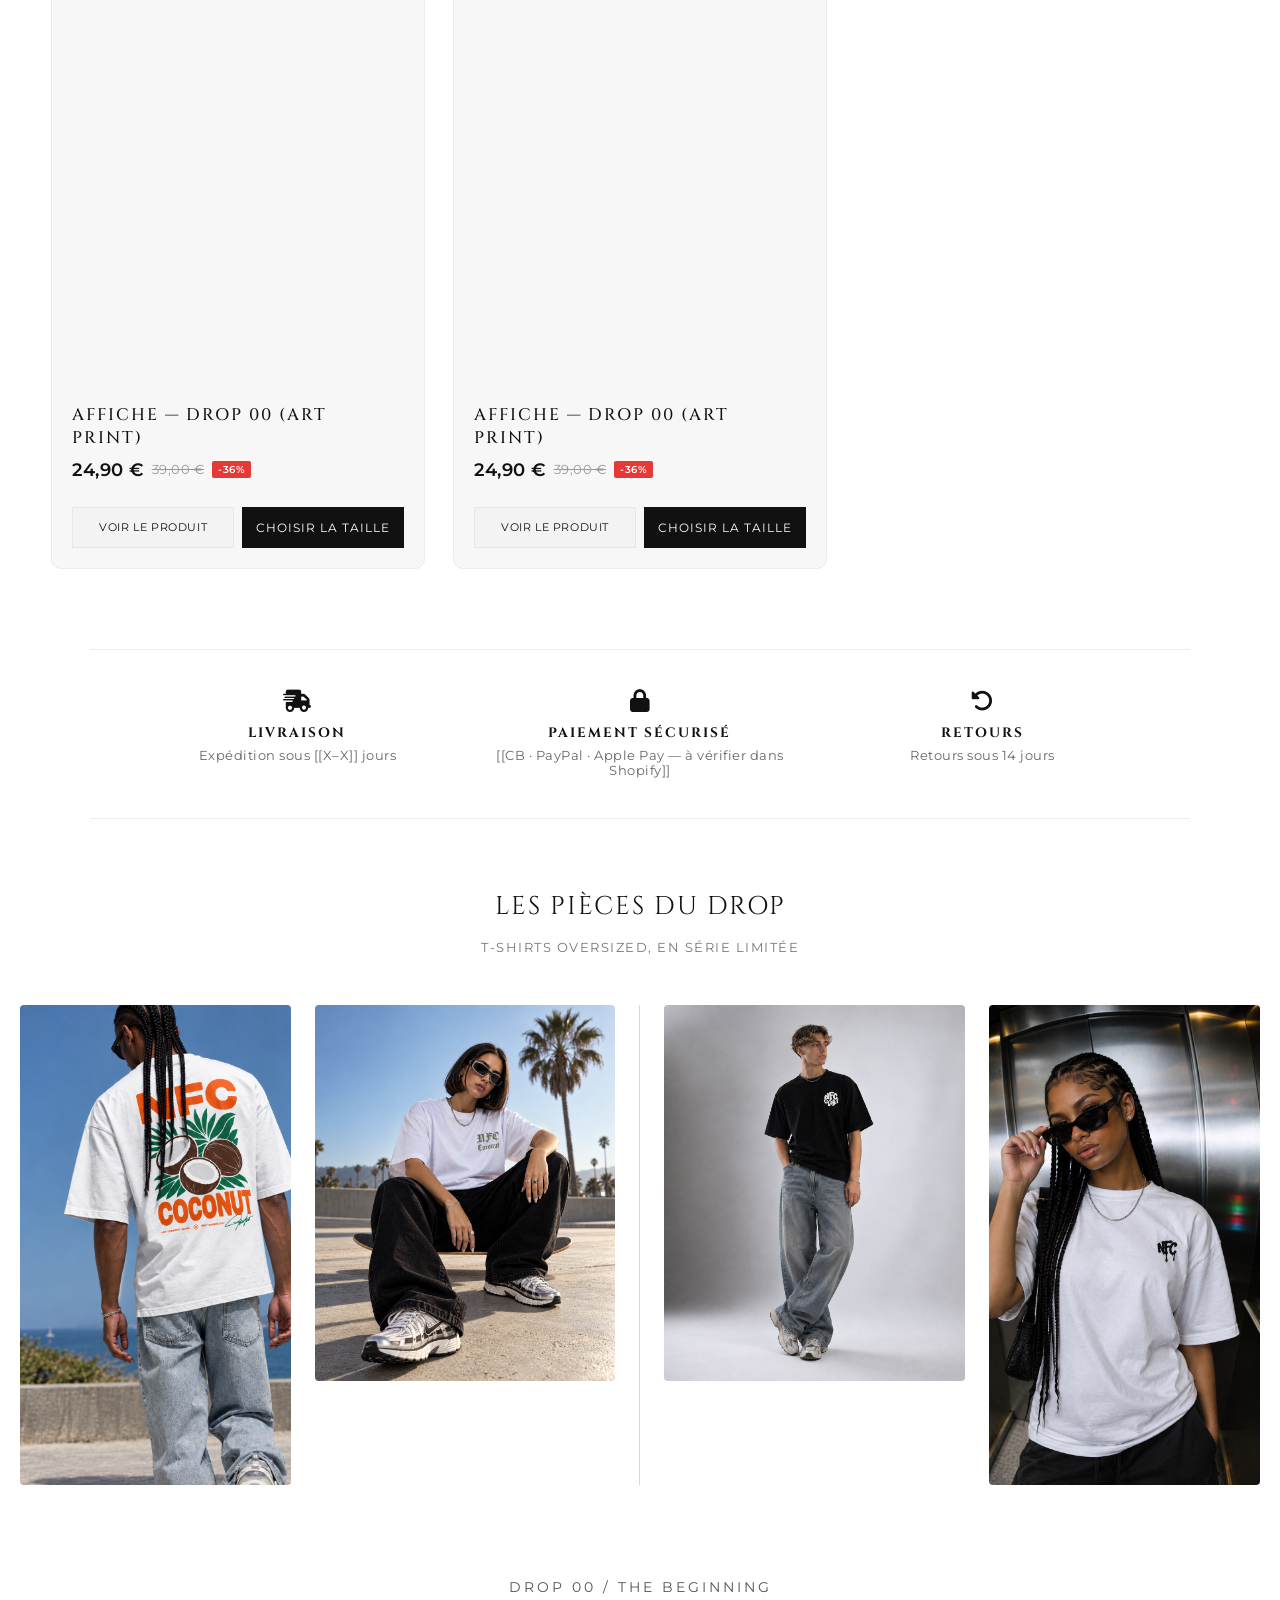
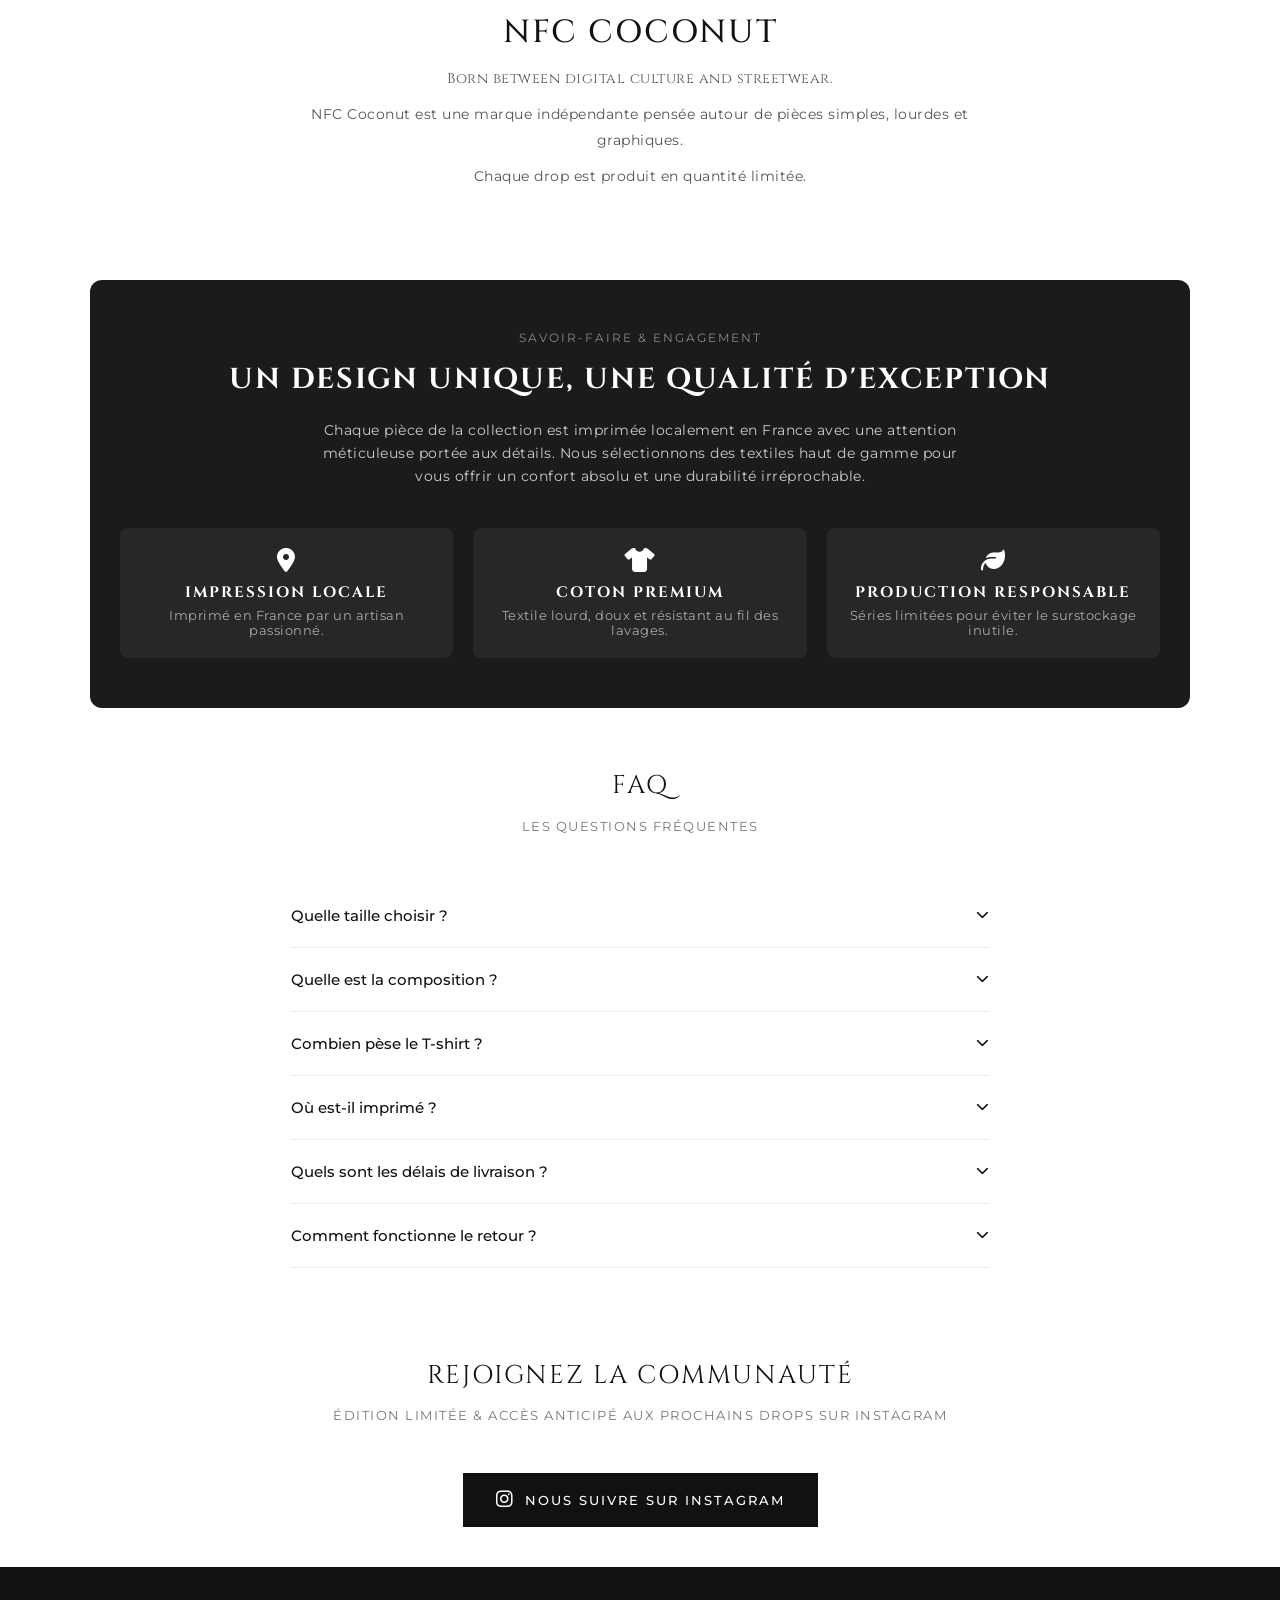
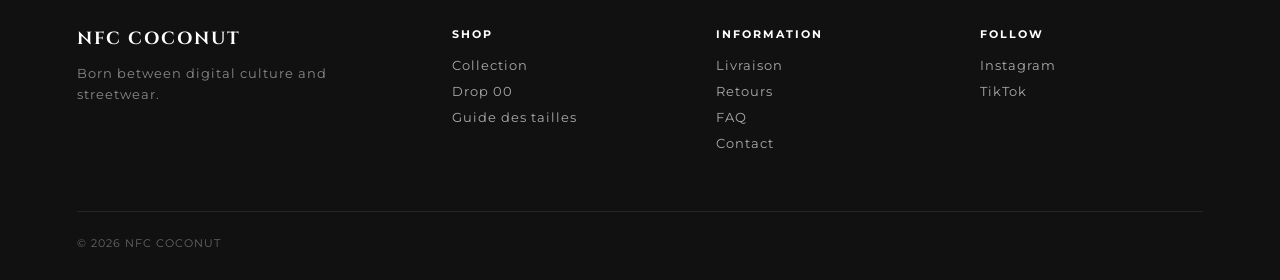
==== commit 29a13396: "vv" ====
--- a/index.html
+++ b/index.html
@@ -77,7 +77,7 @@
   <header class="top-header"></header>
 
   <section class="hero-banner--3d">
-    <img src="static/images/bg.png" alt="Collection Streetwear NFC Coconut" class="hero-video">
+    <img src="static/images/bg2.png" alt="Collection Streetwear NFC Coconut" class="hero-video">
     <div class="hero-overlay"></div>
     <div class="hero-content">
       <p class="hero-eyebrow">NFC COCONUT · STREETWEAR</p>
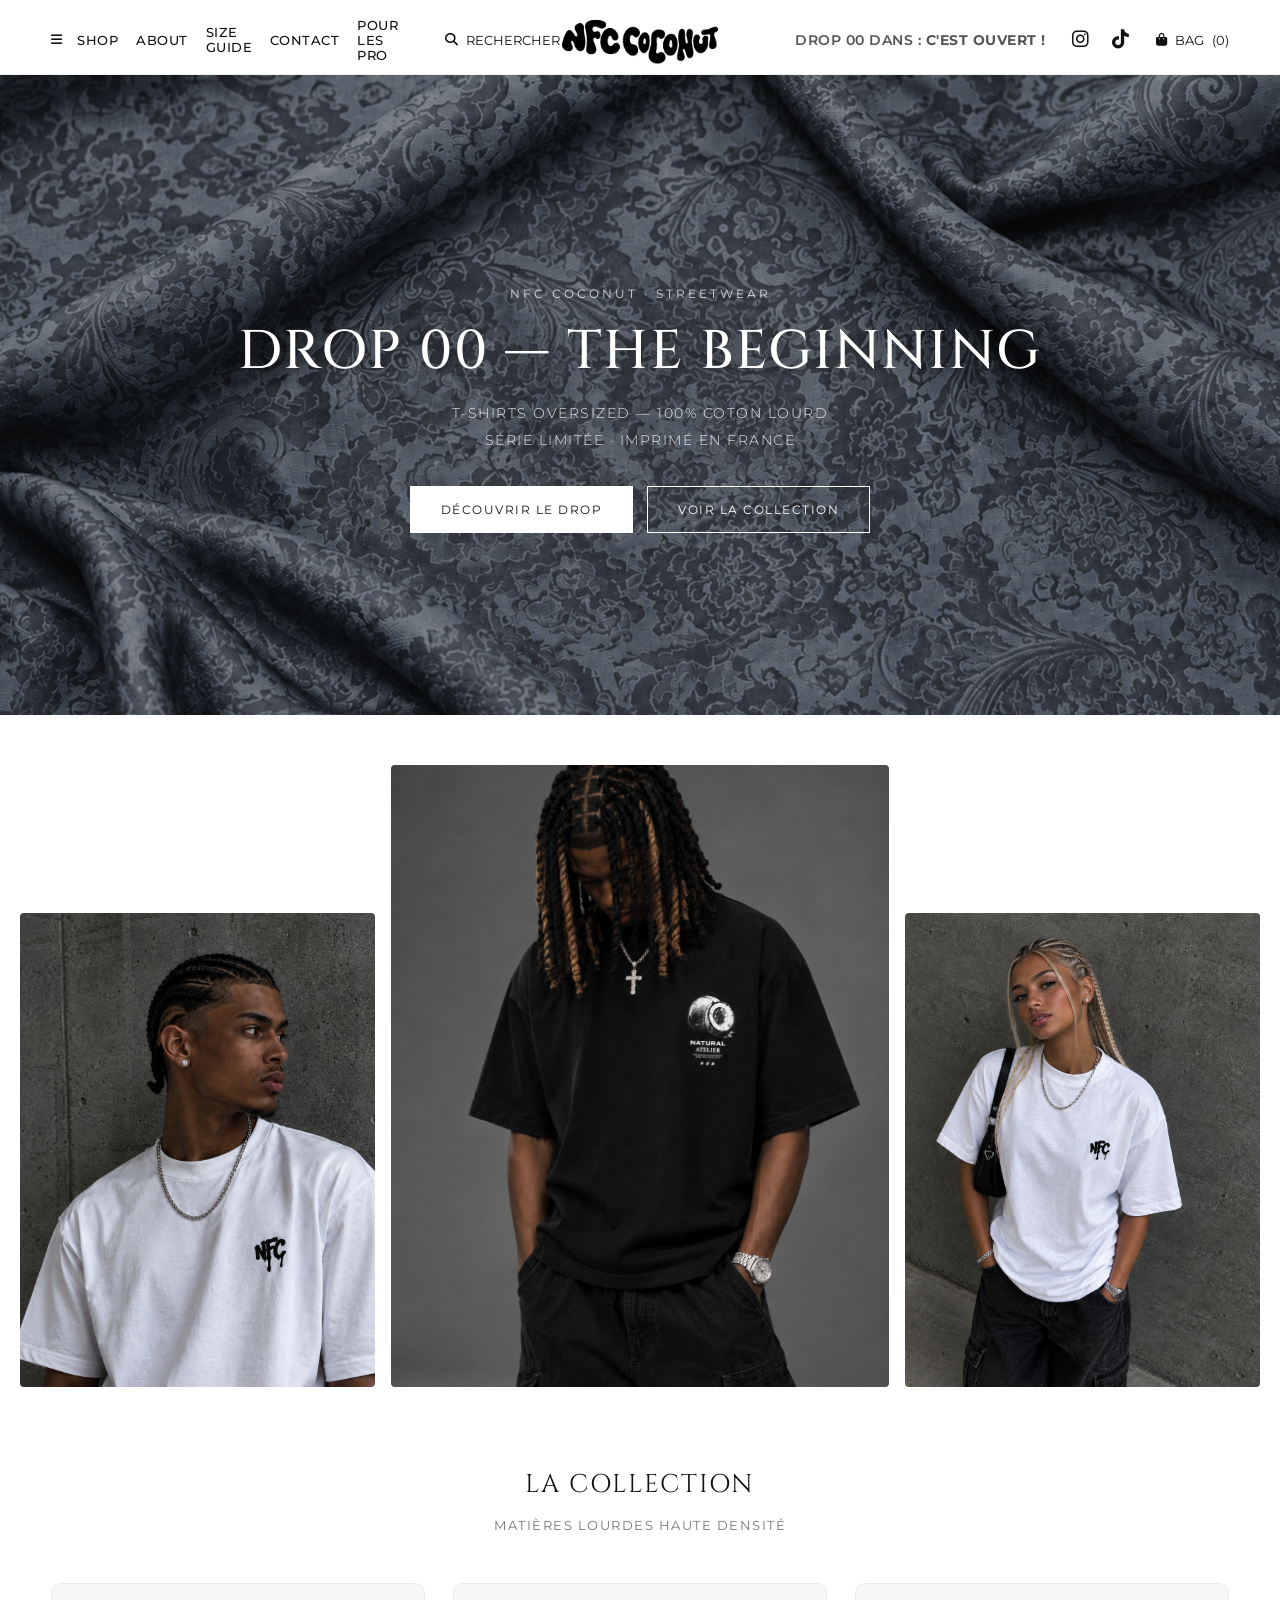
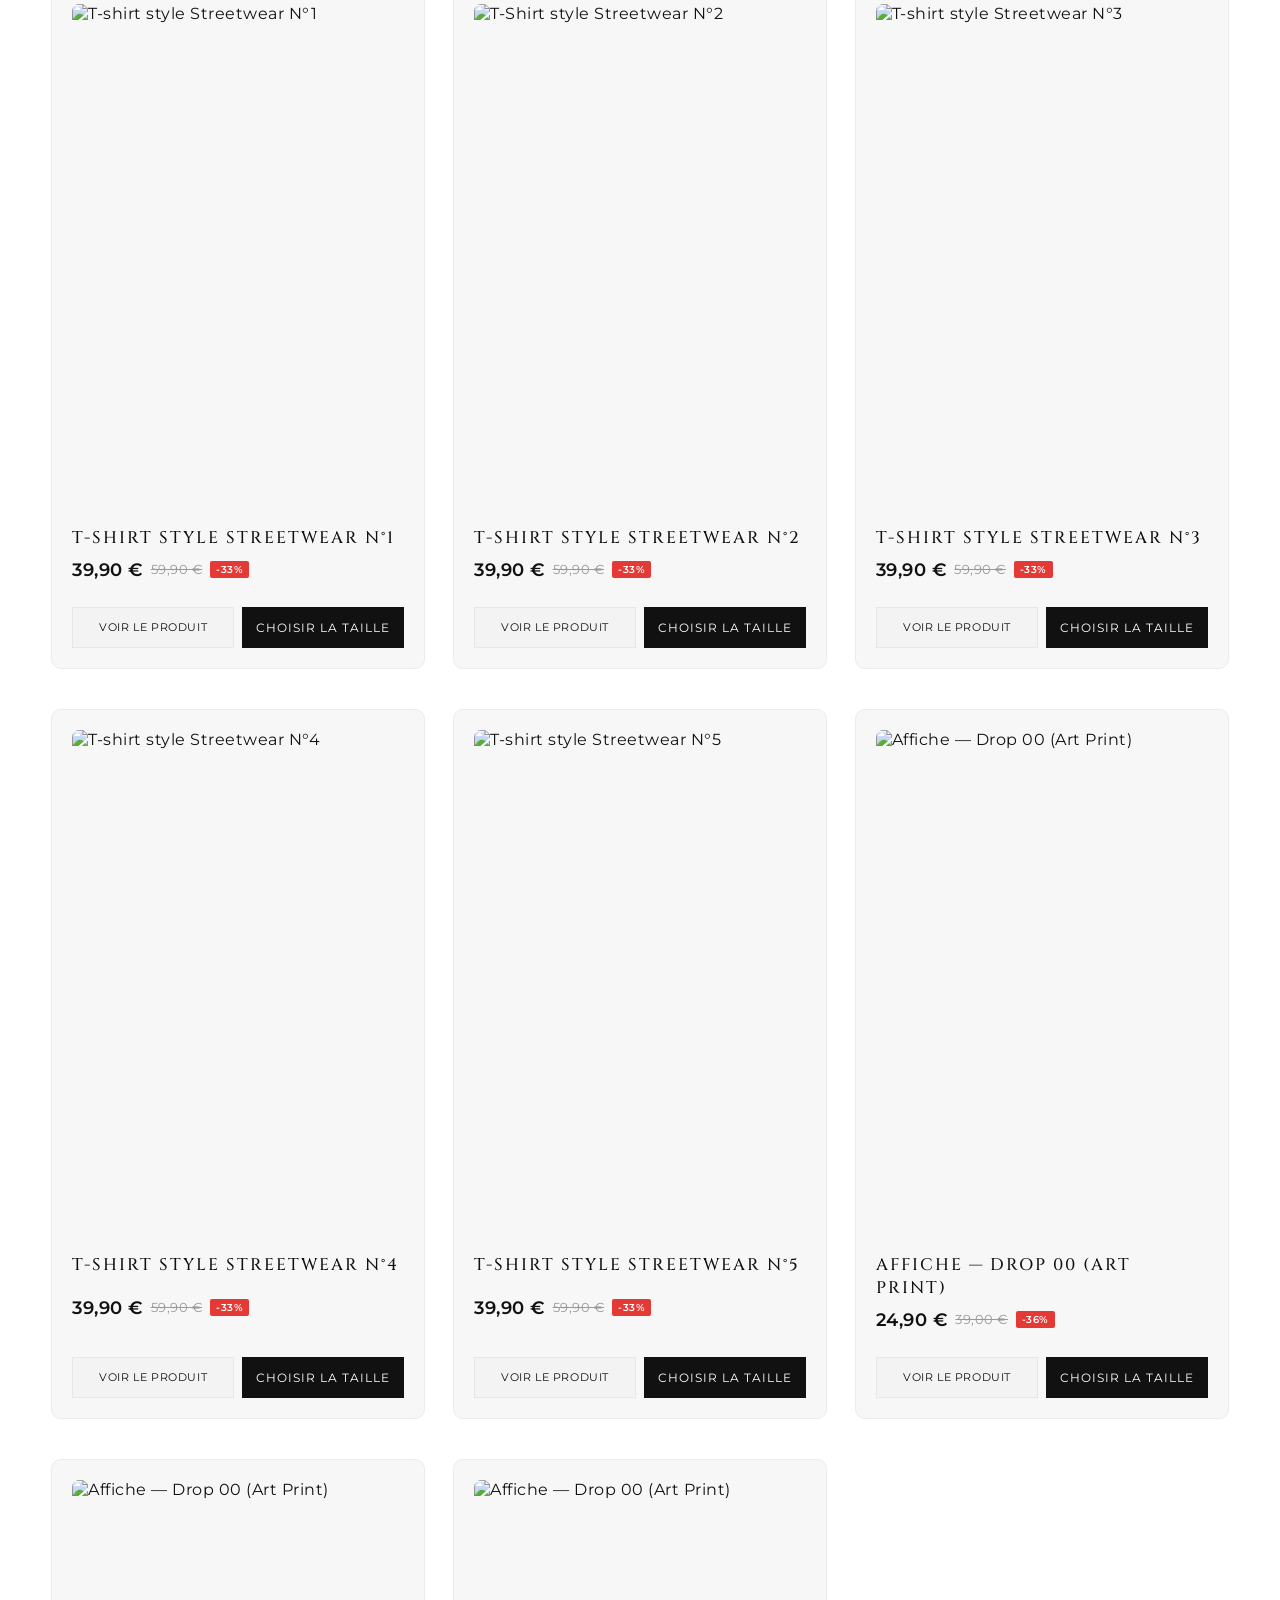
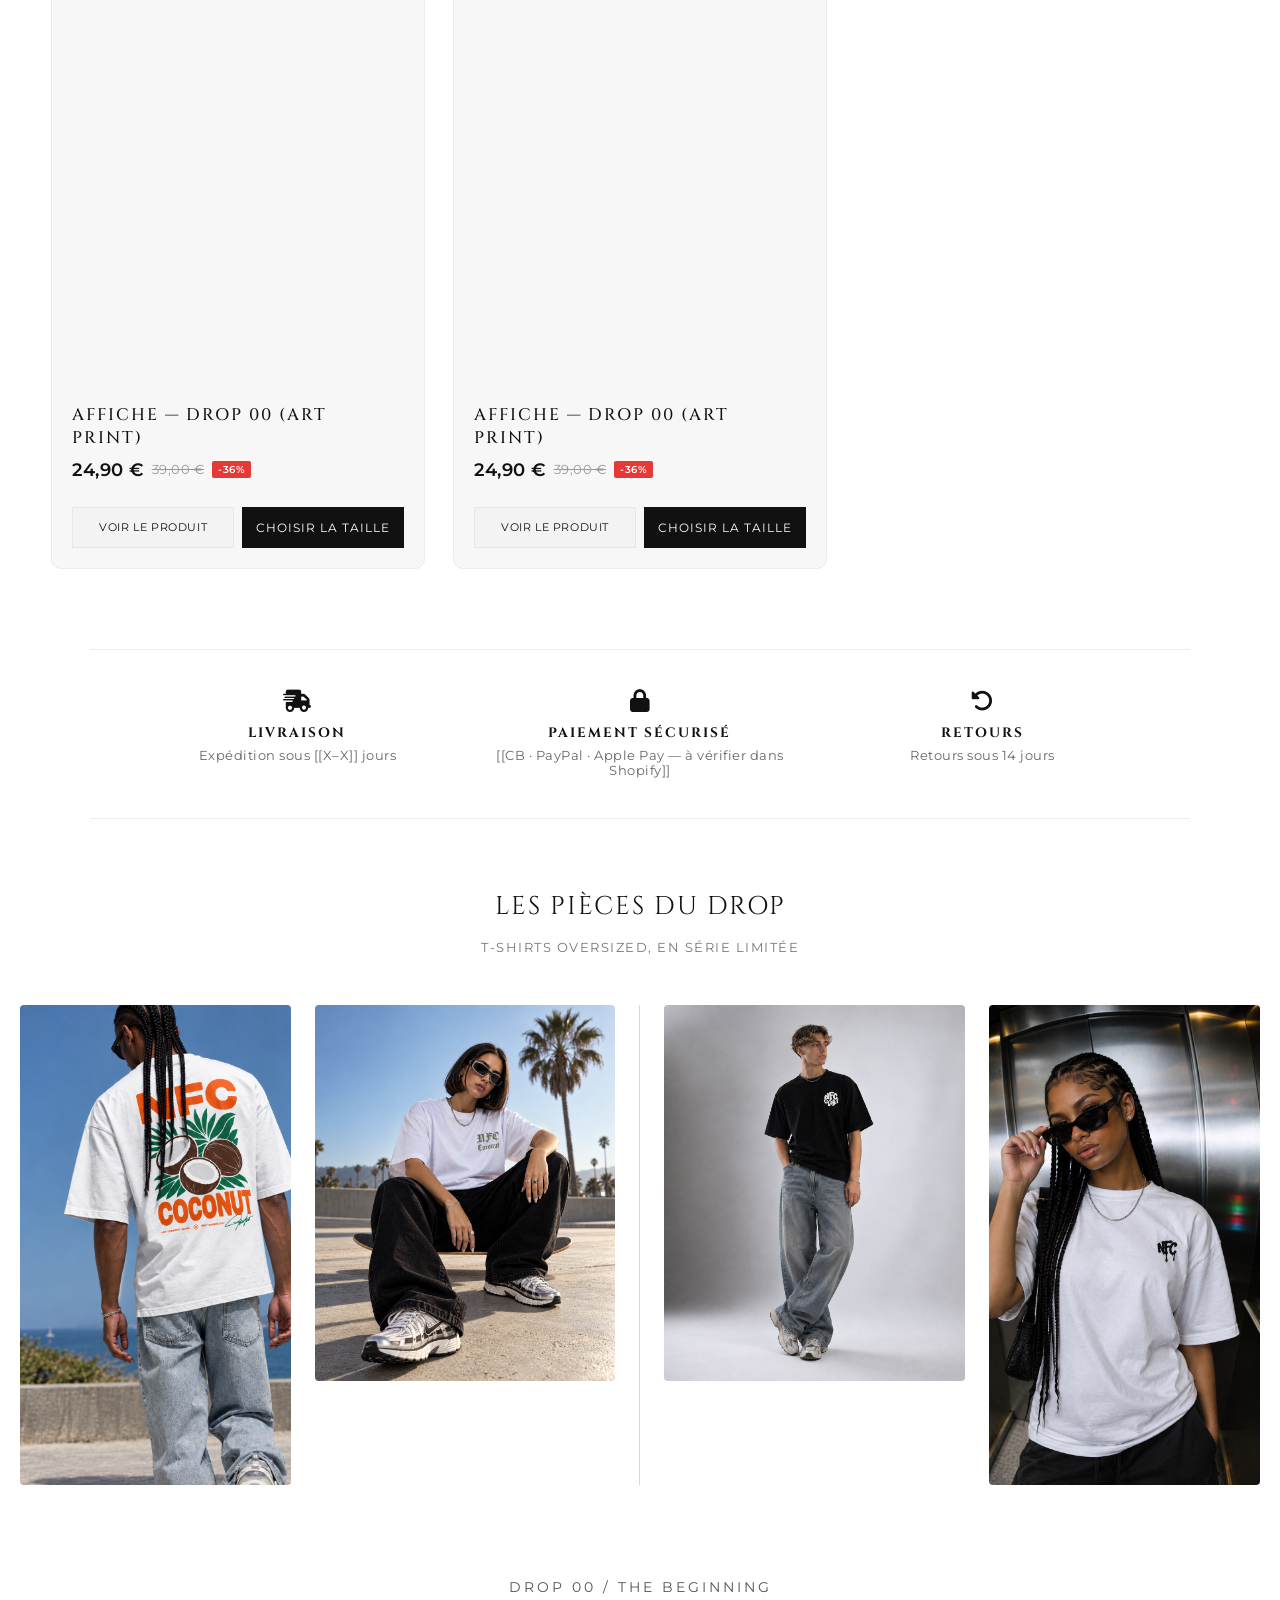
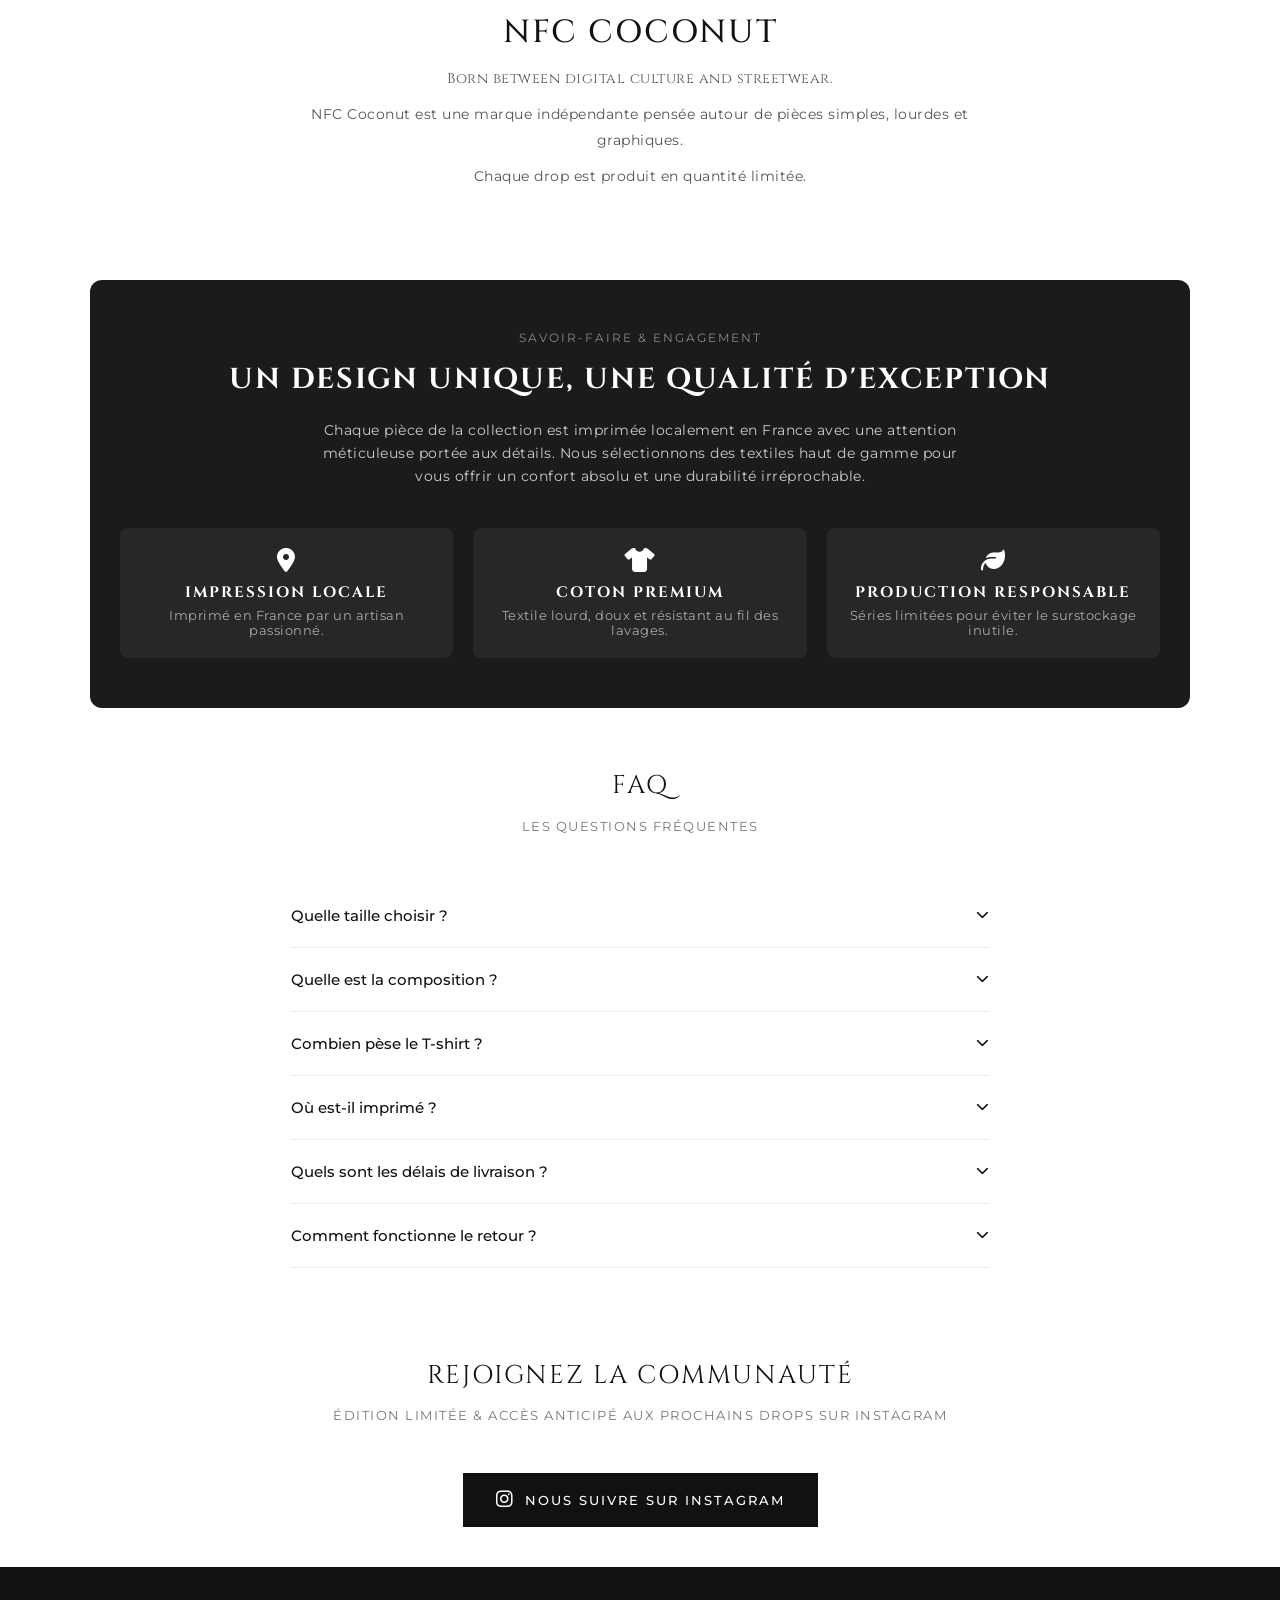
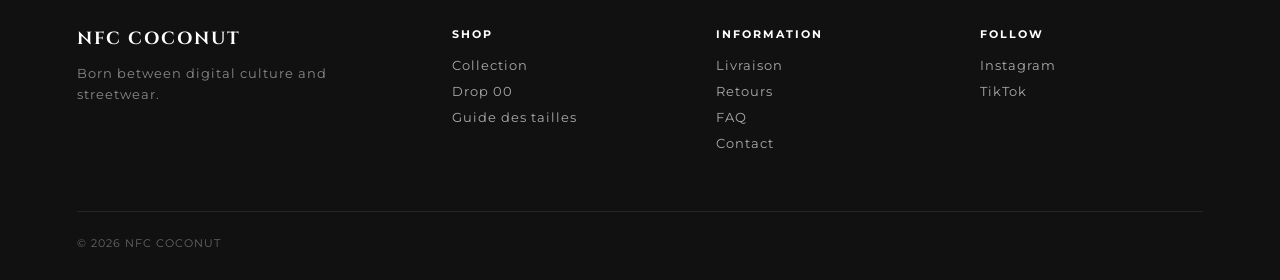
==== commit ee3e785d: "dsds" ====
--- a/index.html
+++ b/index.html
@@ -77,7 +77,7 @@
   <header class="top-header"></header>
 
   <section class="hero-banner--3d">
-    <img src="static/images/bg2.png" alt="Collection Streetwear NFC Coconut" class="hero-video">
+    <img src="static/images/bg3.png" alt="Collection Streetwear NFC Coconut" class="hero-video">
     <div class="hero-overlay"></div>
     <div class="hero-content">
       <p class="hero-eyebrow">NFC COCONUT · STREETWEAR</p>
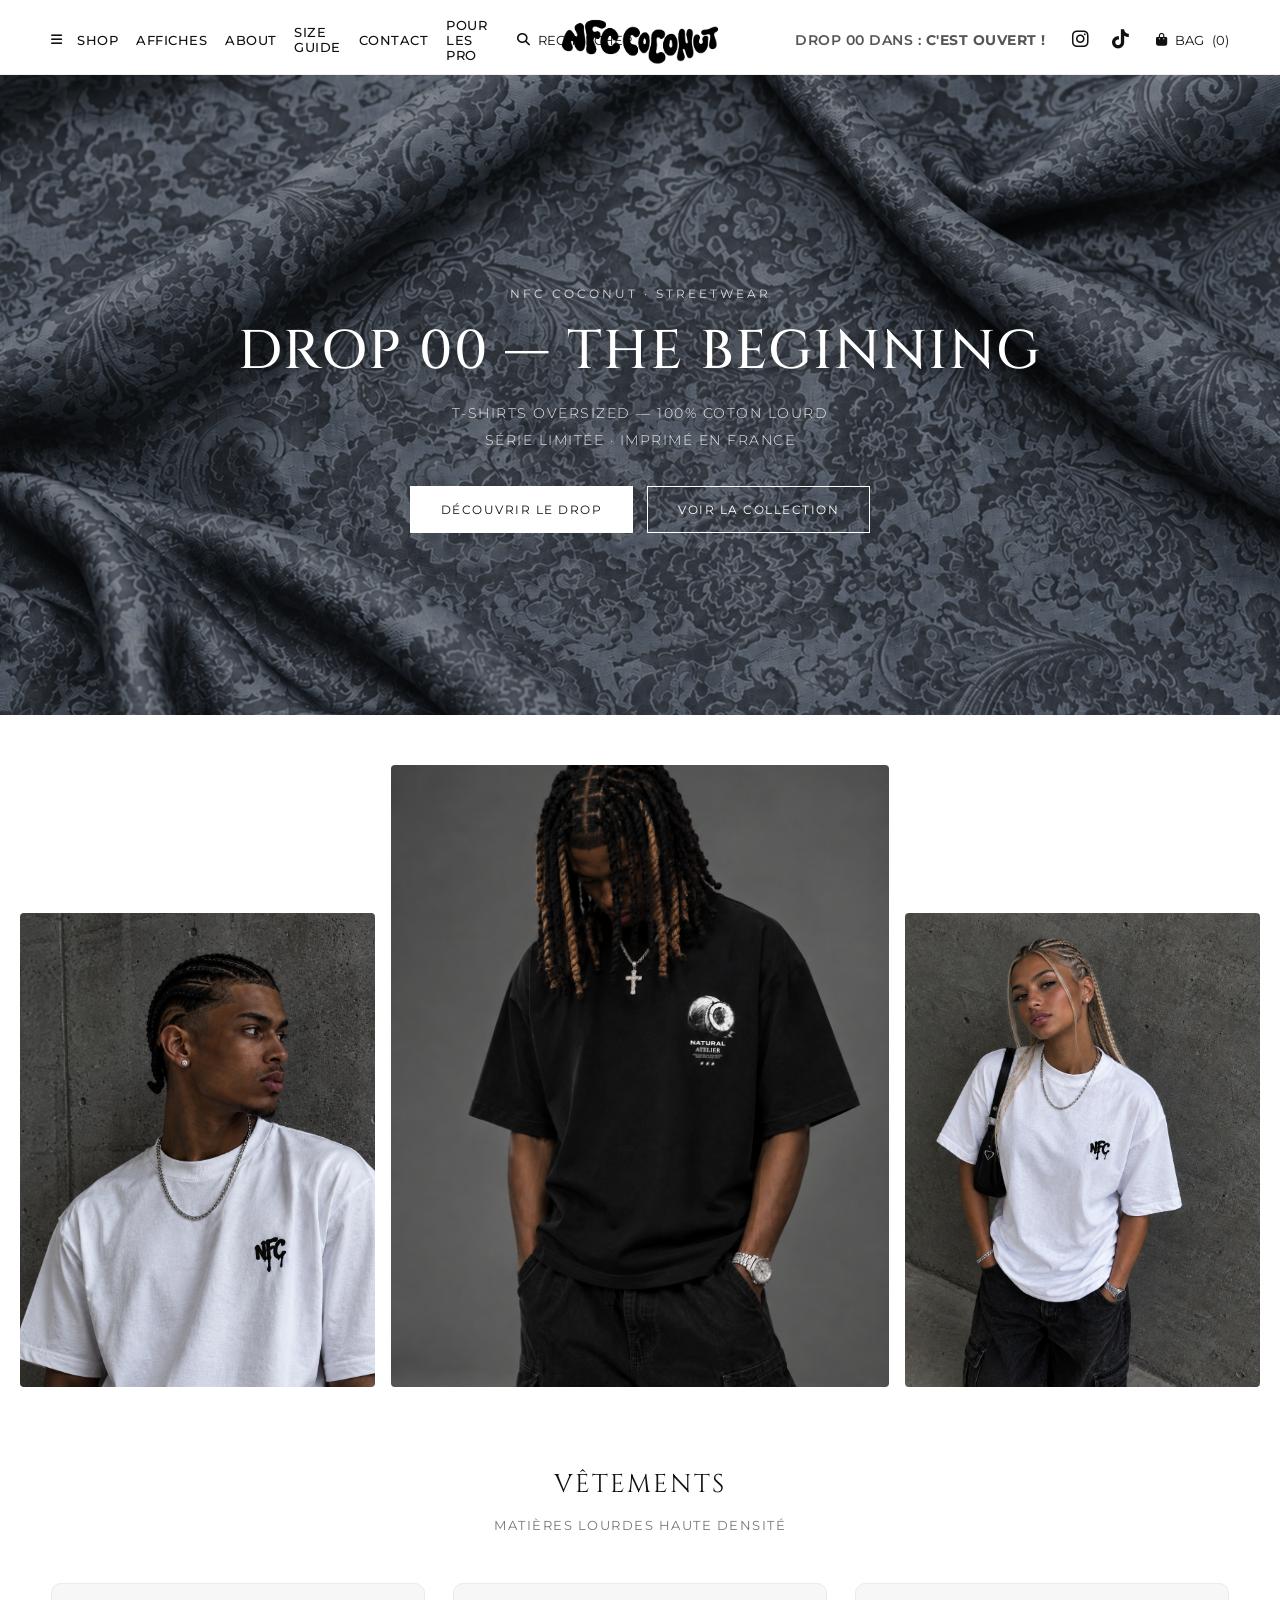
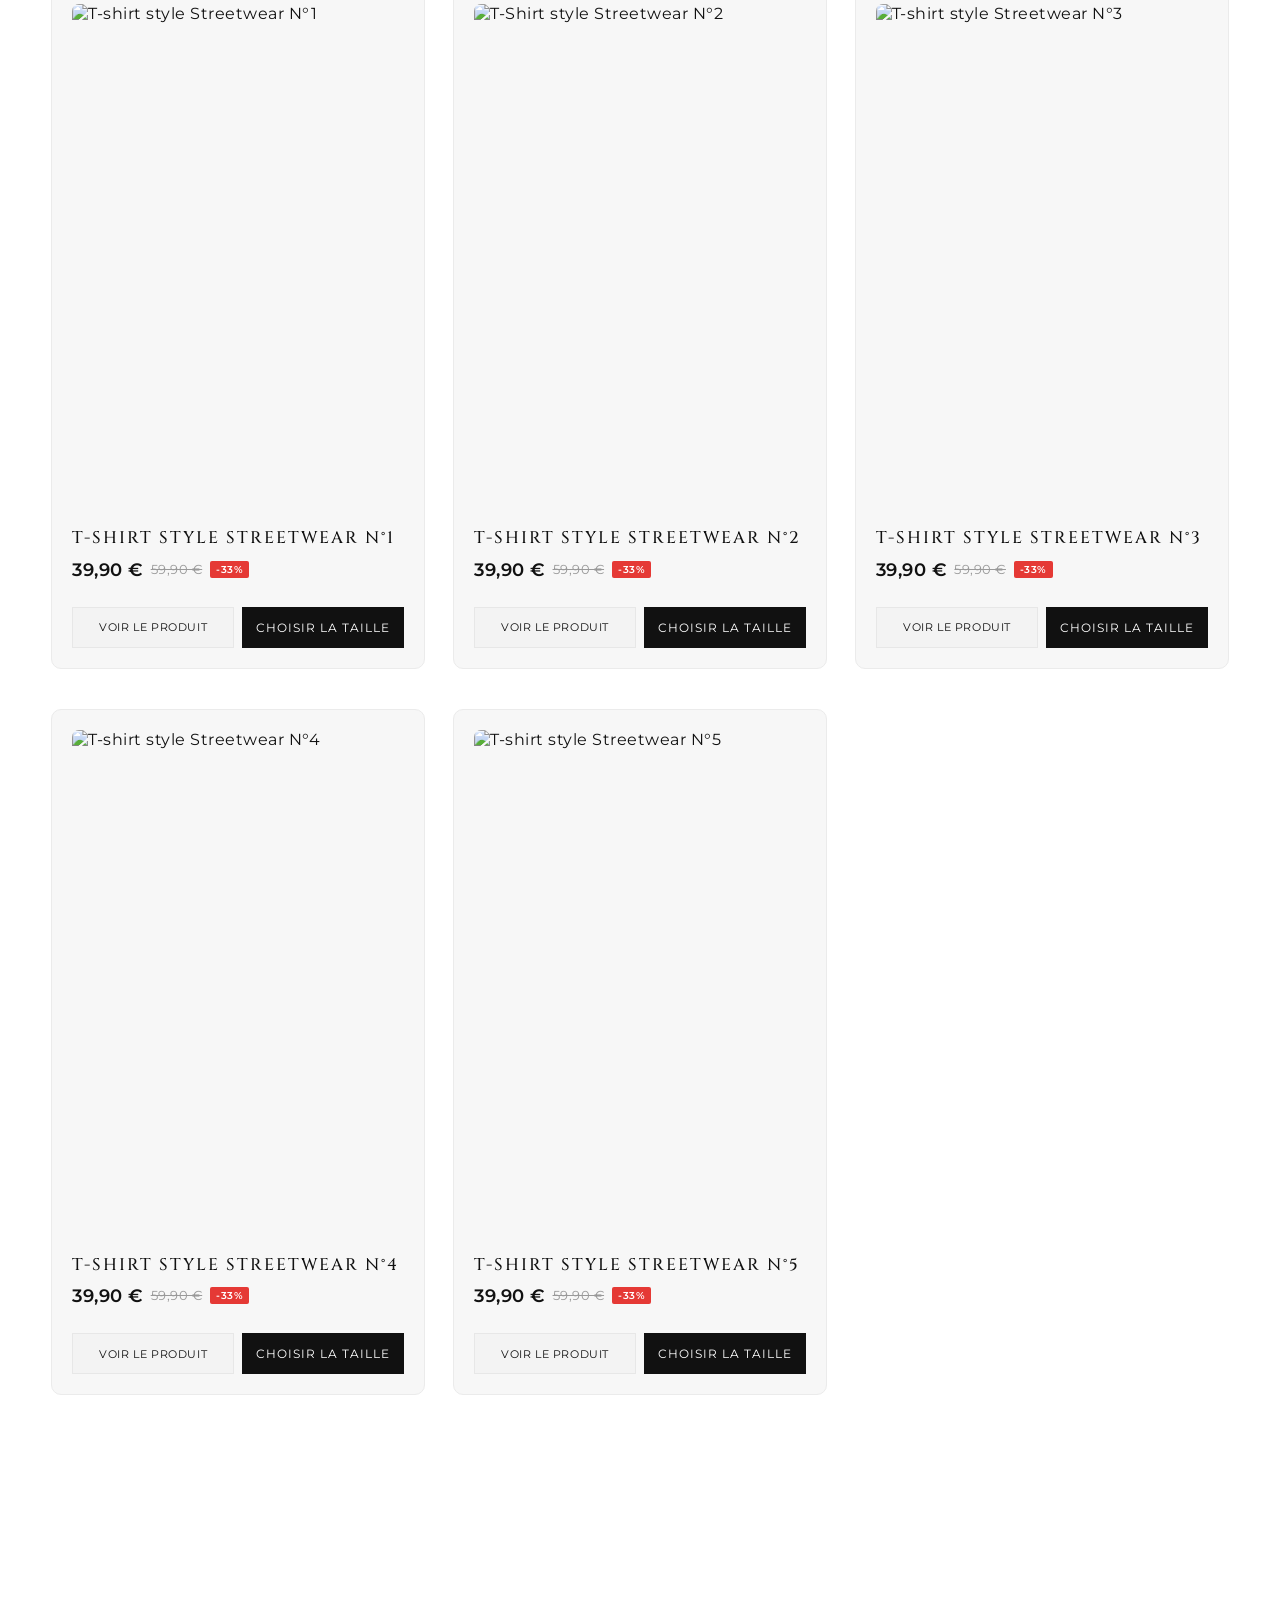
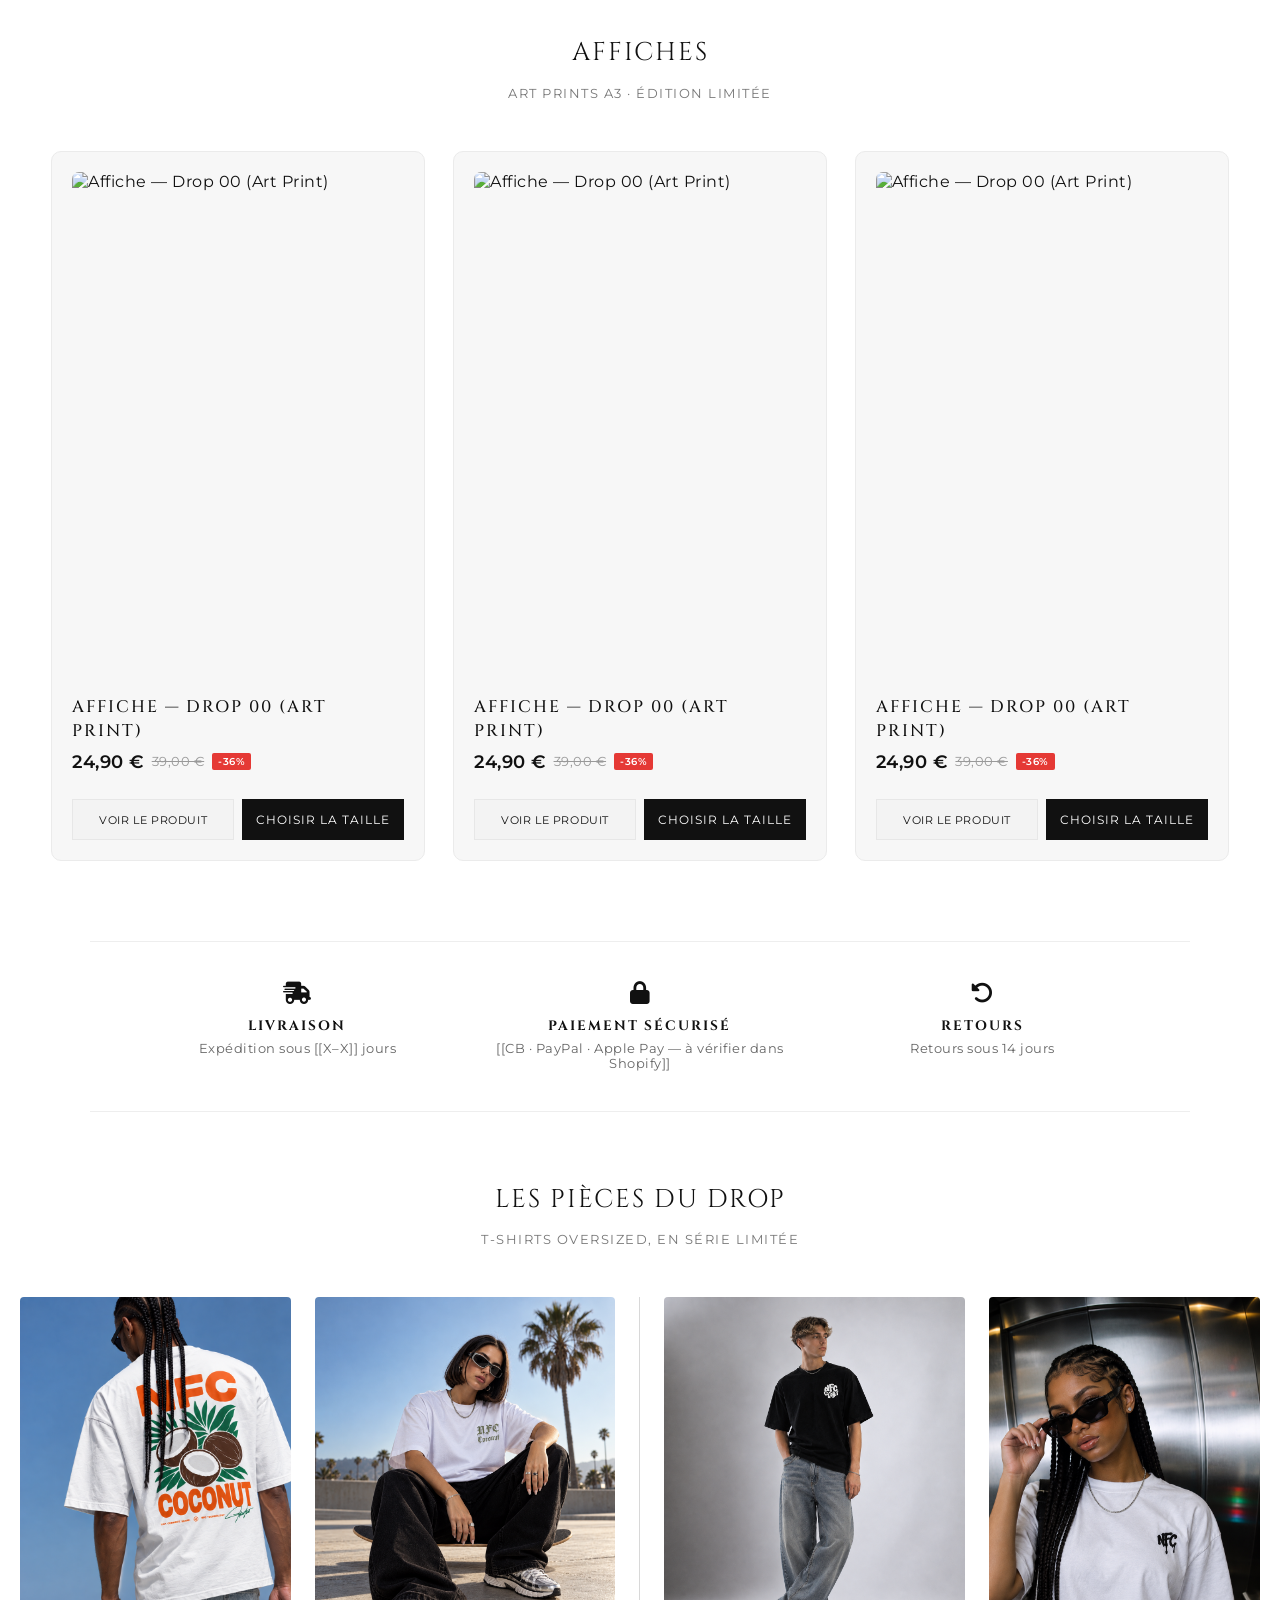
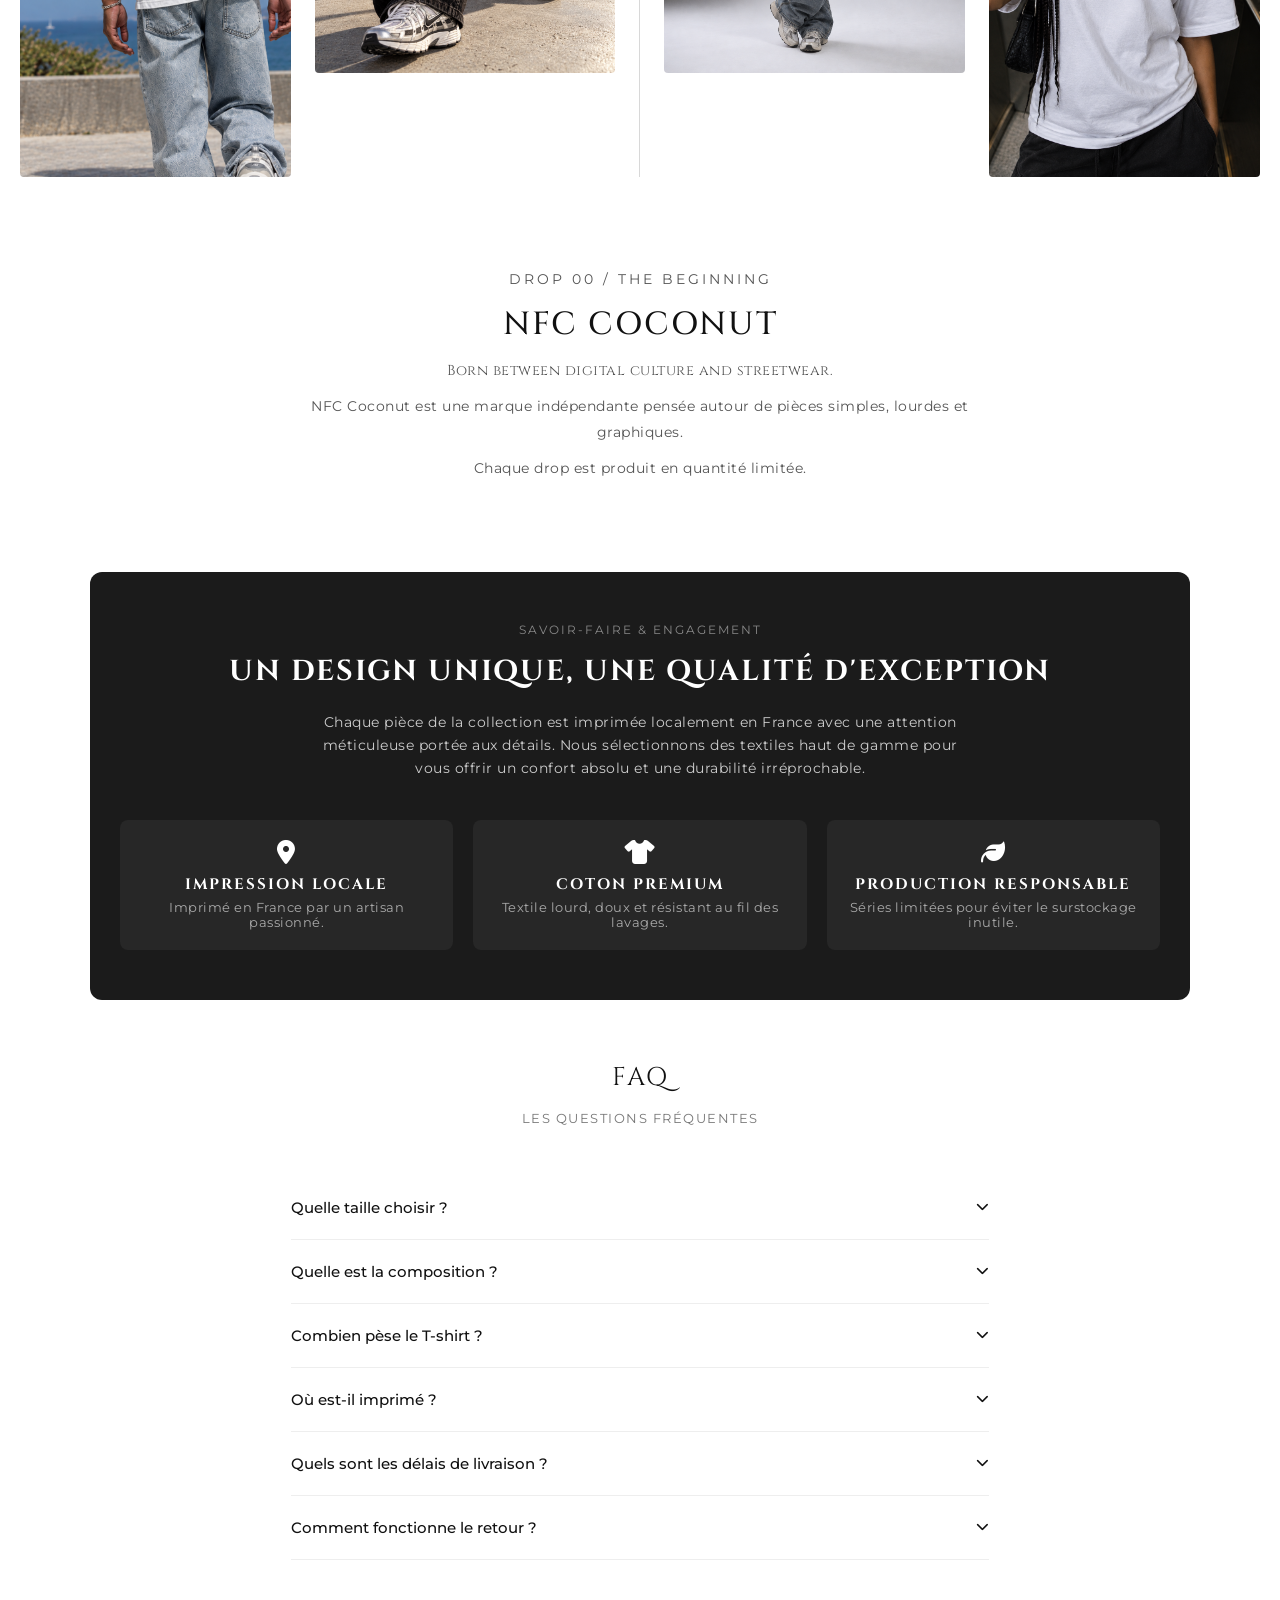
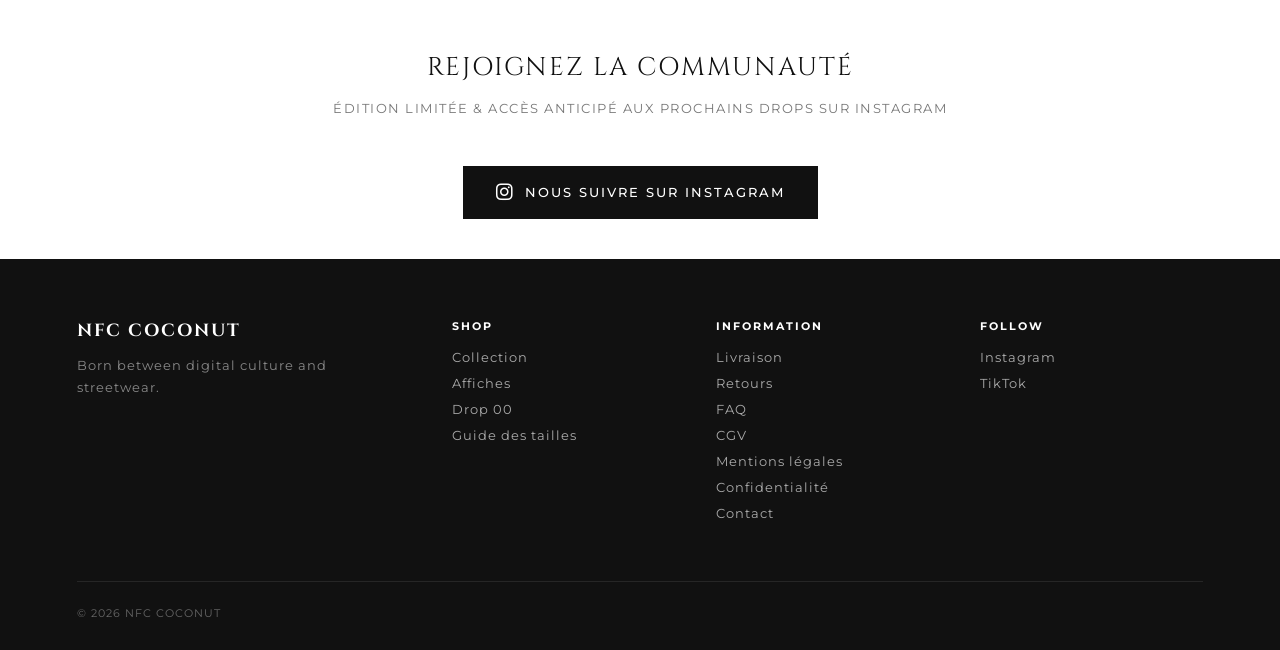
==== commit 450b07eb: "dsq" ====
--- a/index.html
+++ b/index.html
@@ -96,13 +96,23 @@
     <div class="strip-img strip-img--3" role="img" aria-label="Détail t-shirt oversized"></div>
   </section>
 
+  <!-- ============ VÊTEMENTS ============ -->
   <main class="main-container" id="streetwear-drop">
     <div class="section-headline">
-      <h2>La collection</h2>
+      <h2>Vêtements</h2>
       <p>Matières lourdes haute densité</p>
     </div>
-    <div class="products-grid" aria-label="Produits Streetwear"></div>
+    <div class="products-grid" id="grid-vetements" aria-label="Vêtements"></div>
   </main>
+
+  <!-- ============ AFFICHES ============ -->
+  <section class="main-container" id="affiches" style="margin-top: 80px;">
+    <div class="section-headline">
+      <h2>Affiches</h2>
+      <p>Art prints A3 · Édition limitée</p>
+    </div>
+    <div class="products-grid" id="grid-affiches" aria-label="Affiches"></div>
+  </section>
 
   <section class="reassurance" aria-label="Informations achat">
     <div class="reassurance-item">
@@ -175,7 +185,7 @@
     <div class="section-headline"><h2>FAQ</h2><p>Les questions fréquentes</p></div>
     <div class="faq-accordion">
       <div class="faq-item"><button class="faq-question" type="button">Quelle taille choisir ? <i class="fa-solid fa-chevron-down"></i></button>
-        <div class="faq-answer"><p>Coupe oversized boxy : prends ta taille habituelle pour l'effet ample voulu, une taille en dessous pour un rendu plus ajusté. [[Ajoute ton tableau de mesures]]</p></div></div>
+        <div class="faq-answer"><p>Coupe oversized boxy : prends ta taille habituelle pour l'effet ample voulu, une taille en dessous pour un rendu plus ajusté. <a href="guide-des-tailles.html">Voir le guide des tailles</a>.</p></div></div>
       <div class="faq-item"><button class="faq-question" type="button">Quelle est la composition ? <i class="fa-solid fa-chevron-down"></i></button>
         <div class="faq-answer"><p>100% coton lourd bio.</p></div></div>
       <div class="faq-item"><button class="faq-question" type="button">Combien pèse le T-shirt ? <i class="fa-solid fa-chevron-down"></i></button>
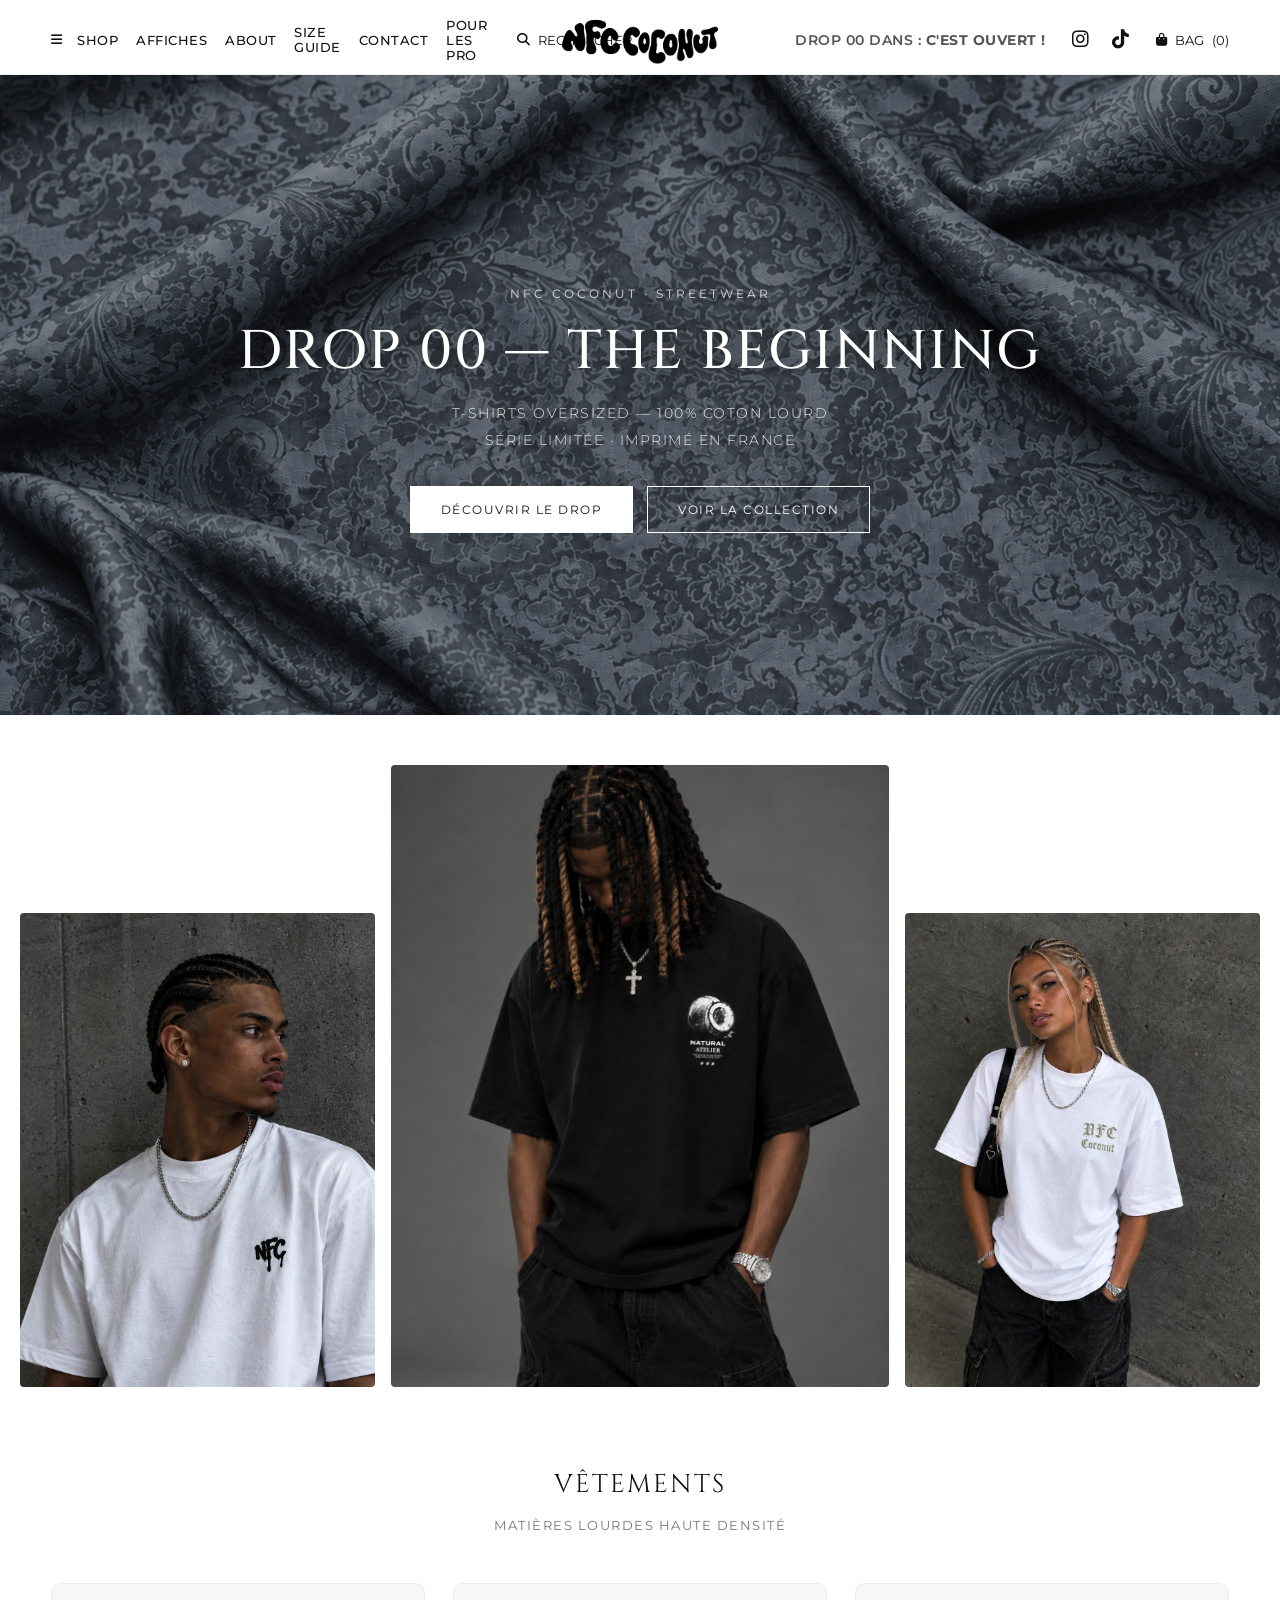
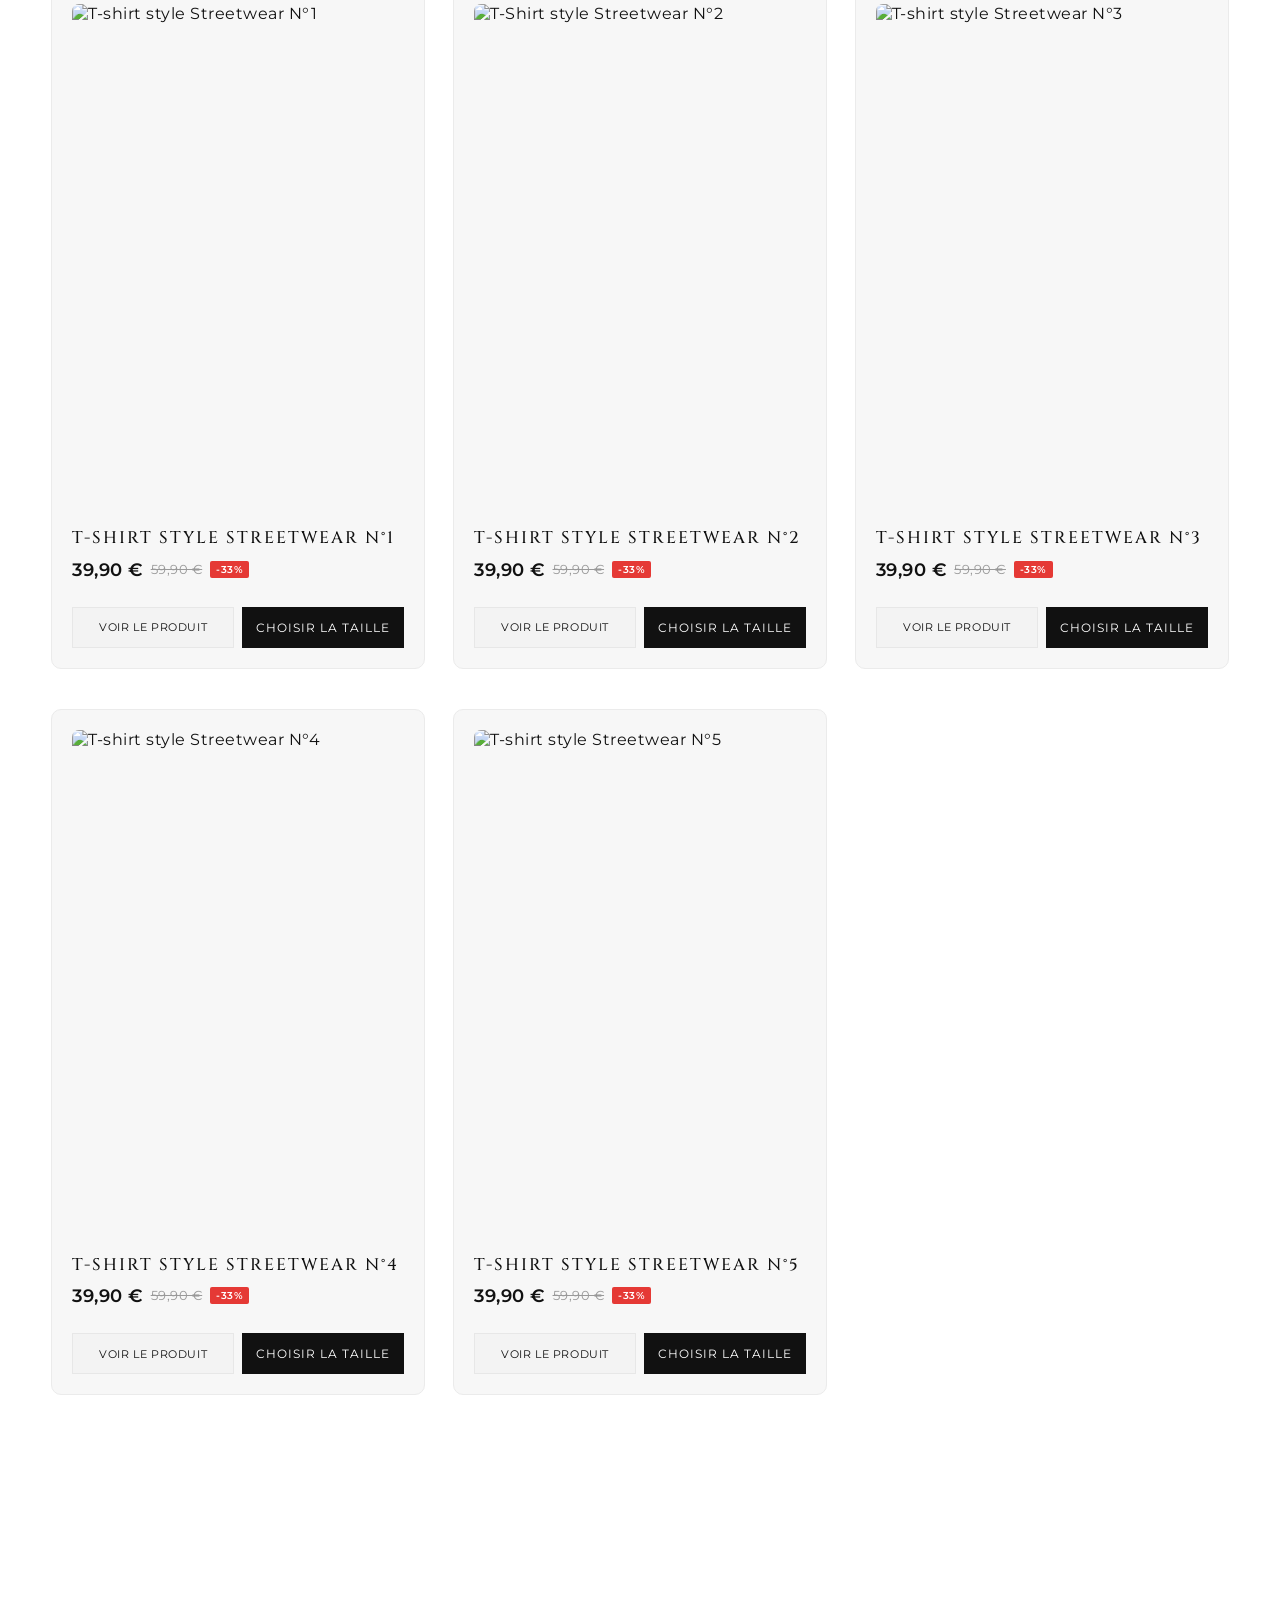
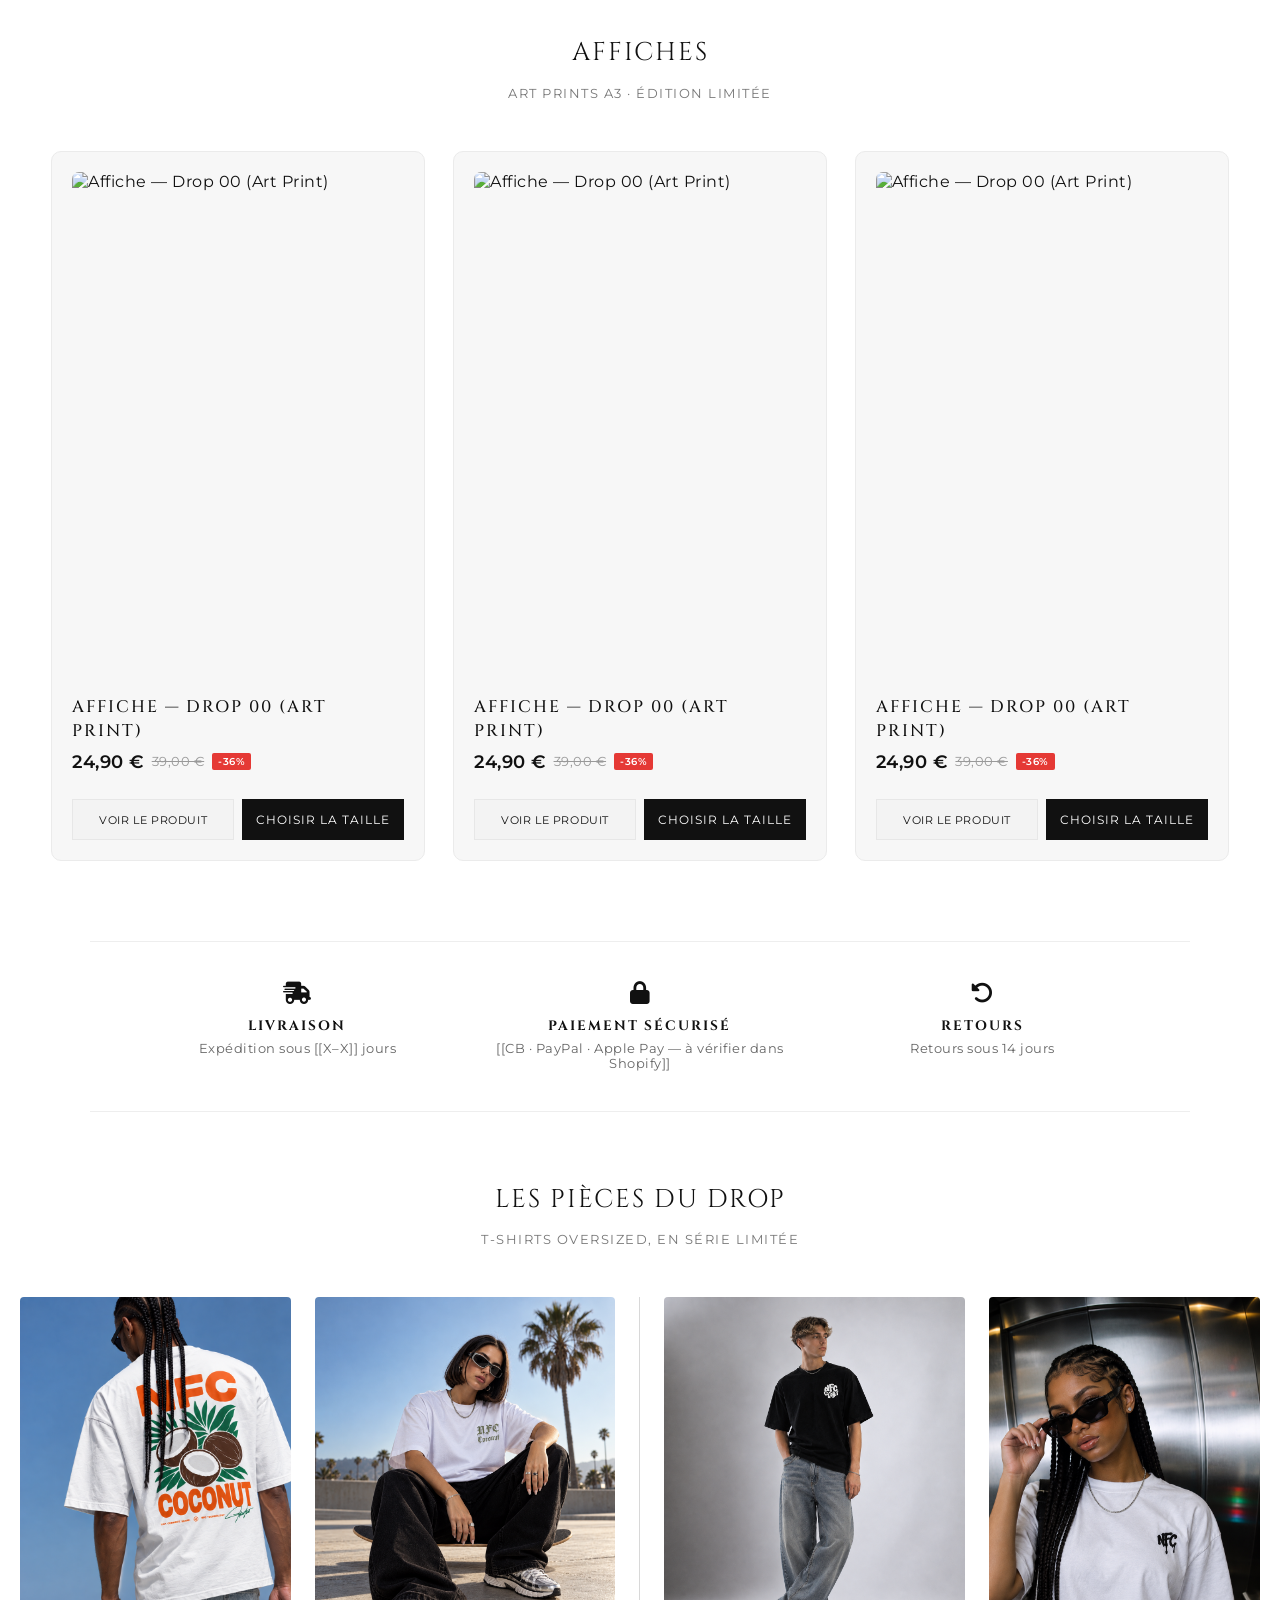
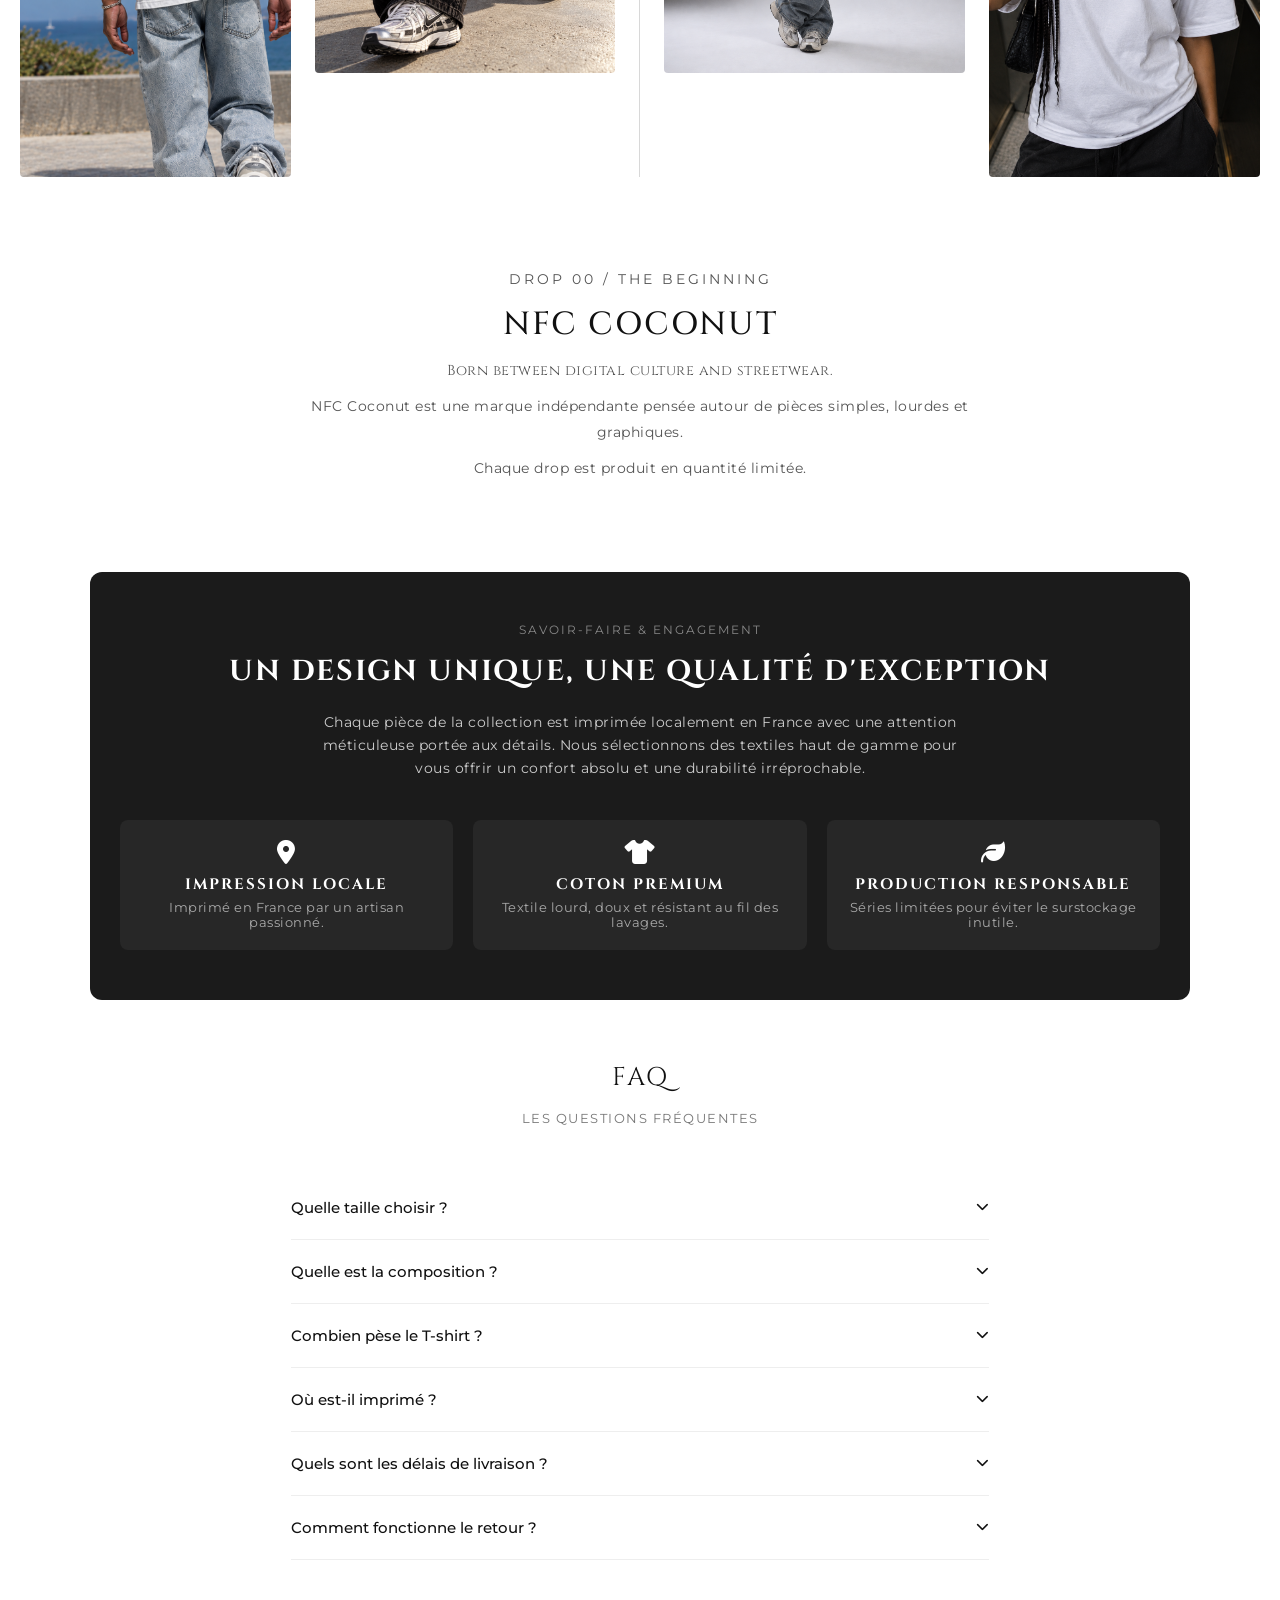
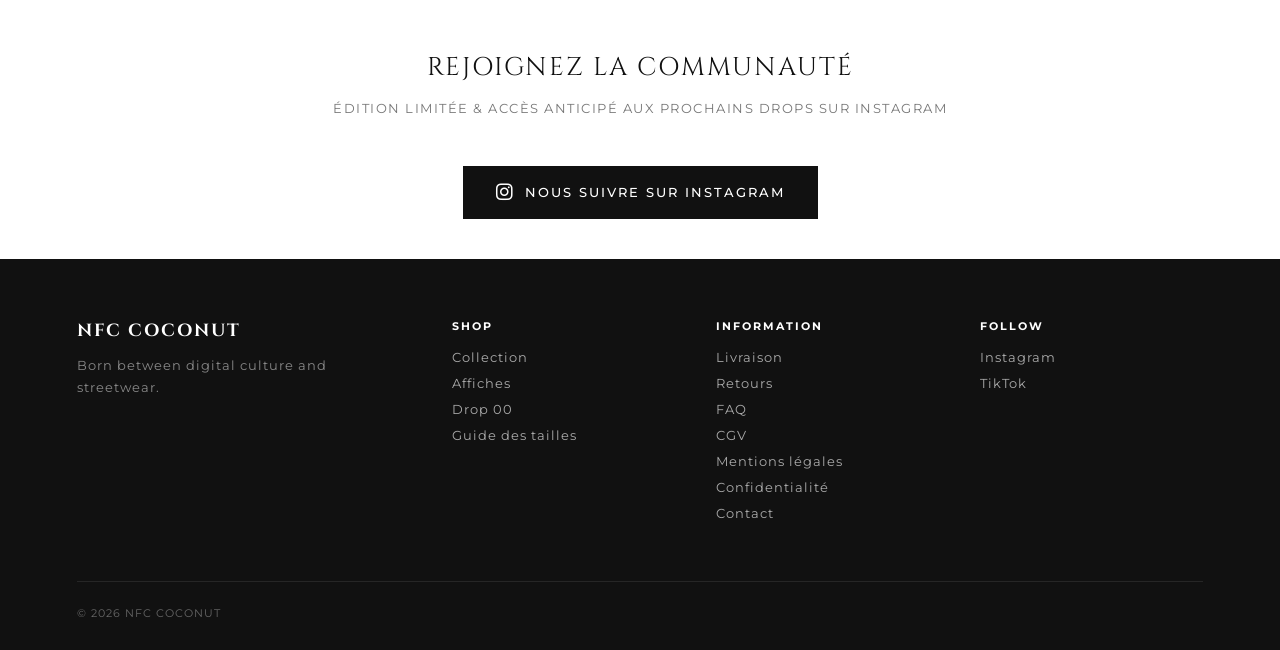
==== commit a7fd5c16: "ghgh" ====
--- a/index.html
+++ b/index.html
@@ -20,7 +20,7 @@
       --lb-img-article-2: url("static/images/10.png");
       --strip-img-1: url("static/images/1.png");
       --strip-img-2: url("static/images/4.png");
-      --strip-img-3: url("static/images/3bis.png");
+      --strip-img-3: url("static/images/3bisbis.png");
     }
     .image-strip { max-width: 1400px; margin: 50px auto 0; padding: 0 20px; display: grid; grid-template-columns: 1fr 1.4fr 1fr; gap: 16px; align-items: end; }
     .strip-img { border-radius: 4px; background-size: cover; background-color: #222; }
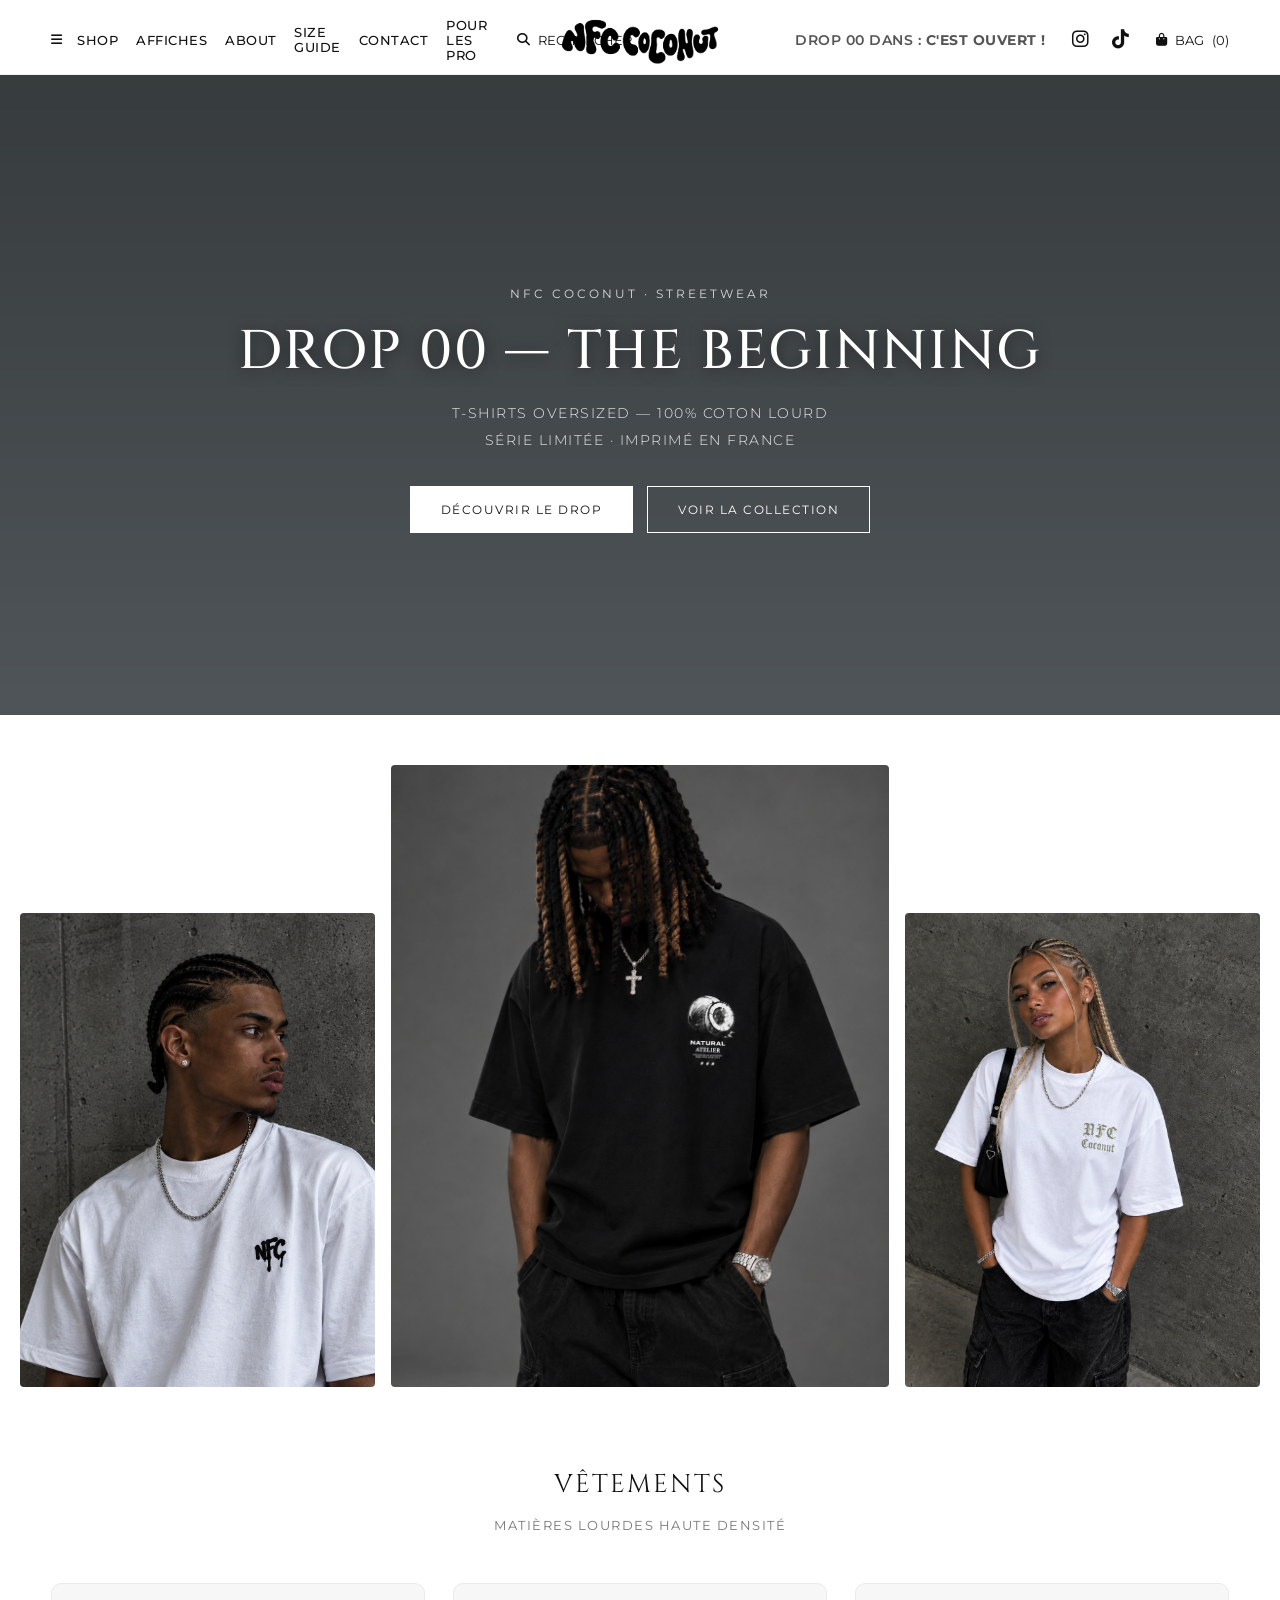
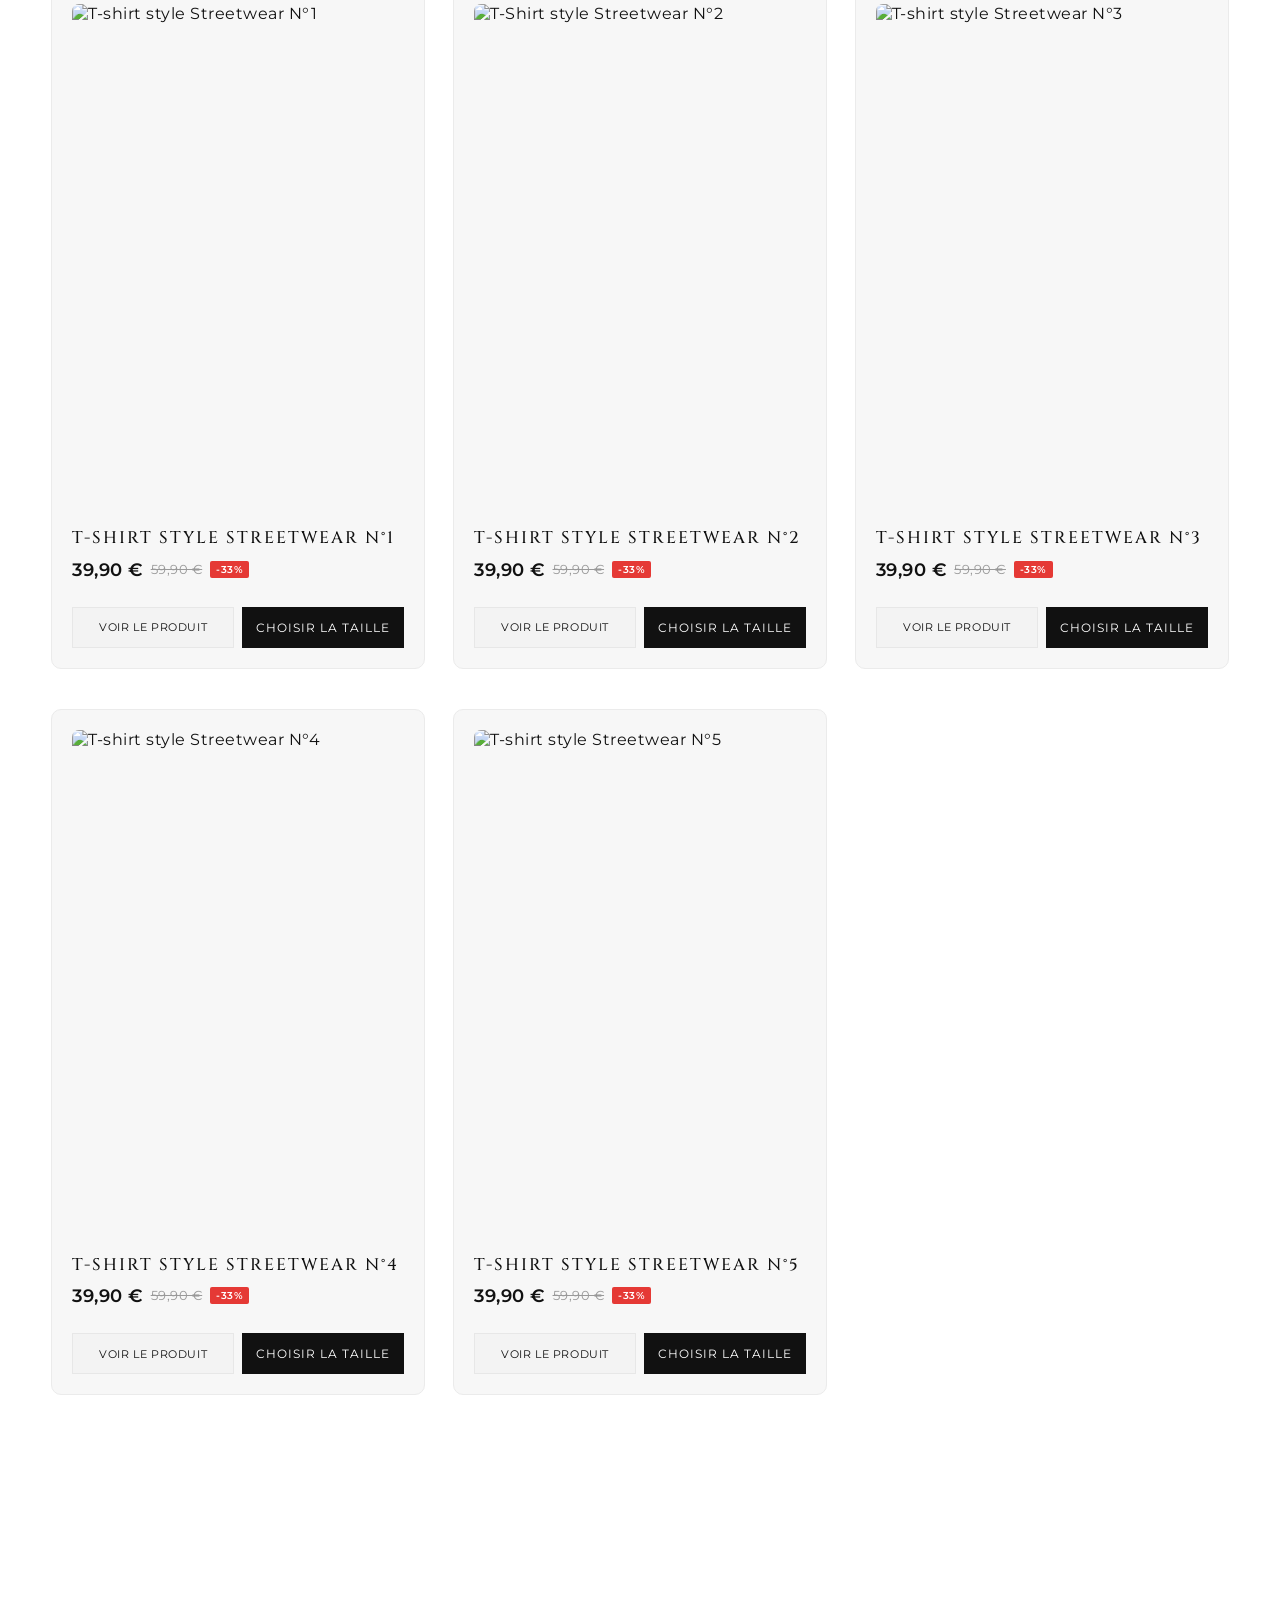
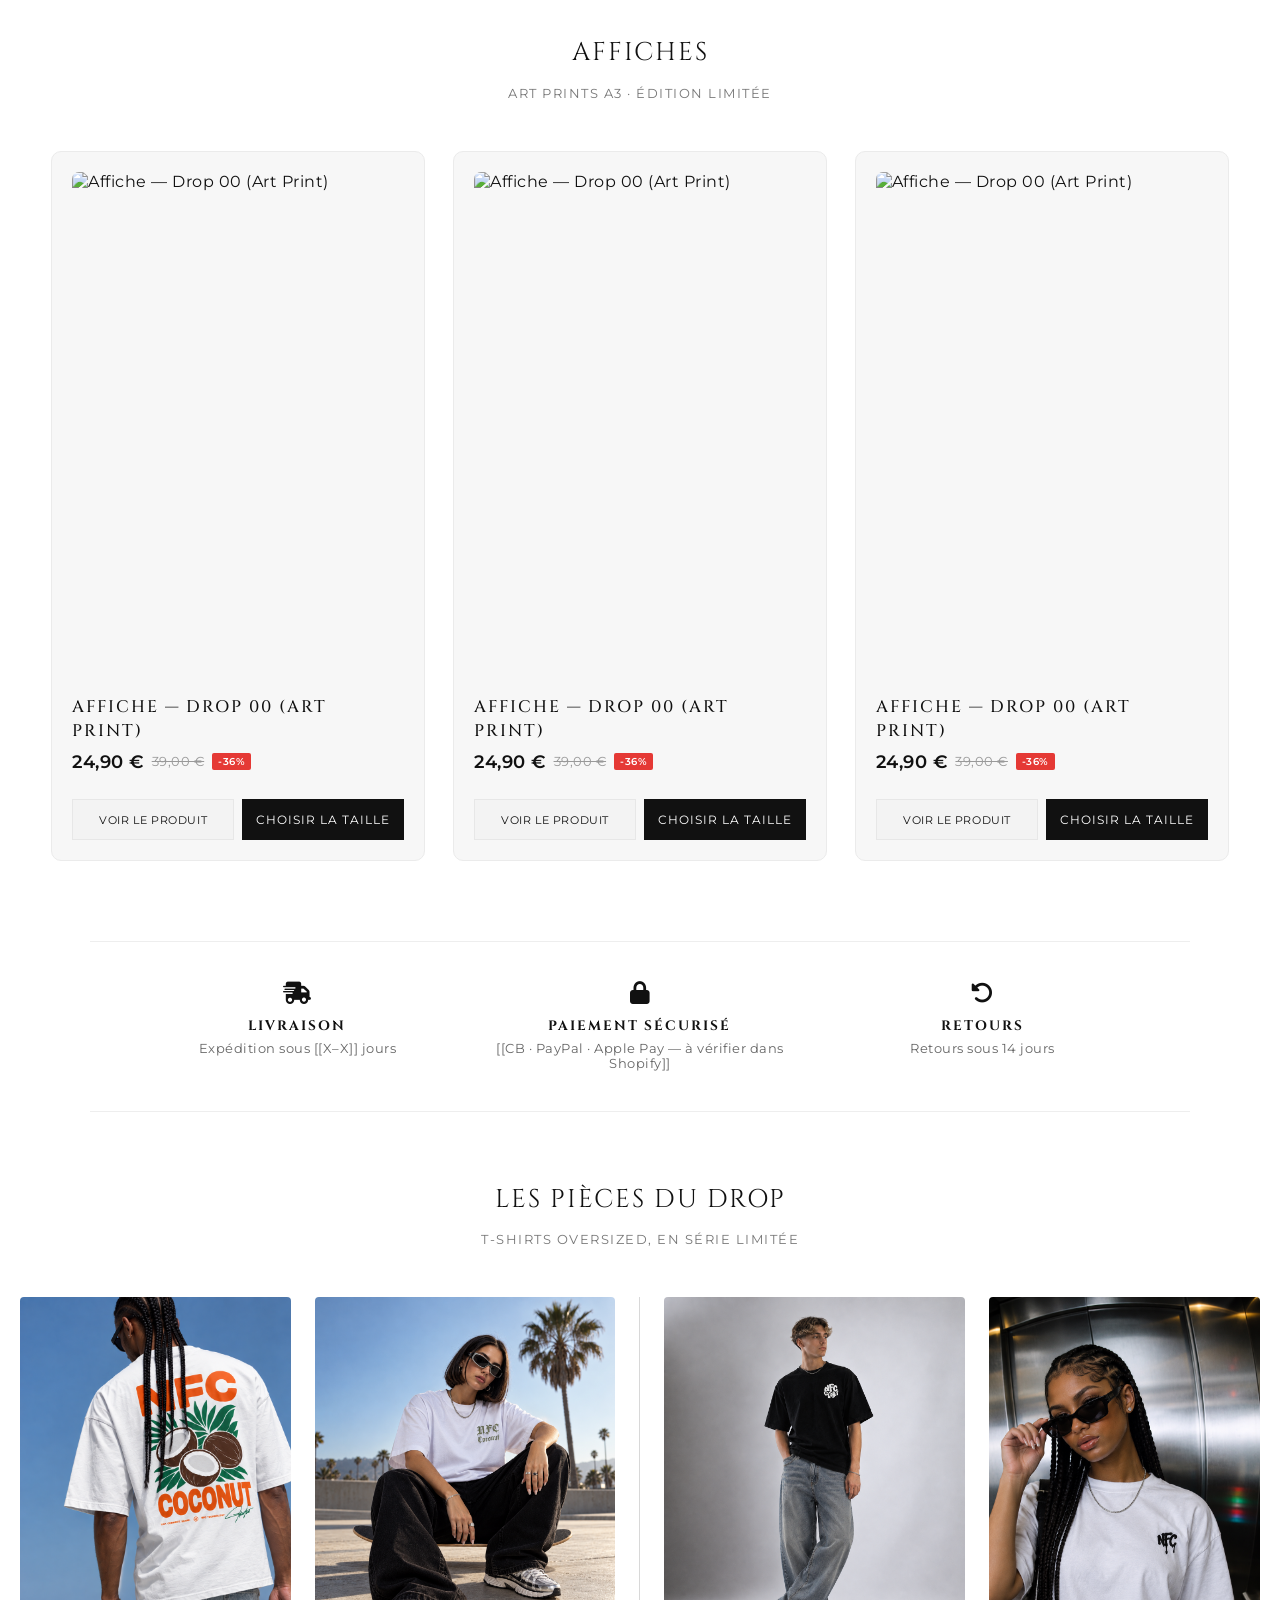
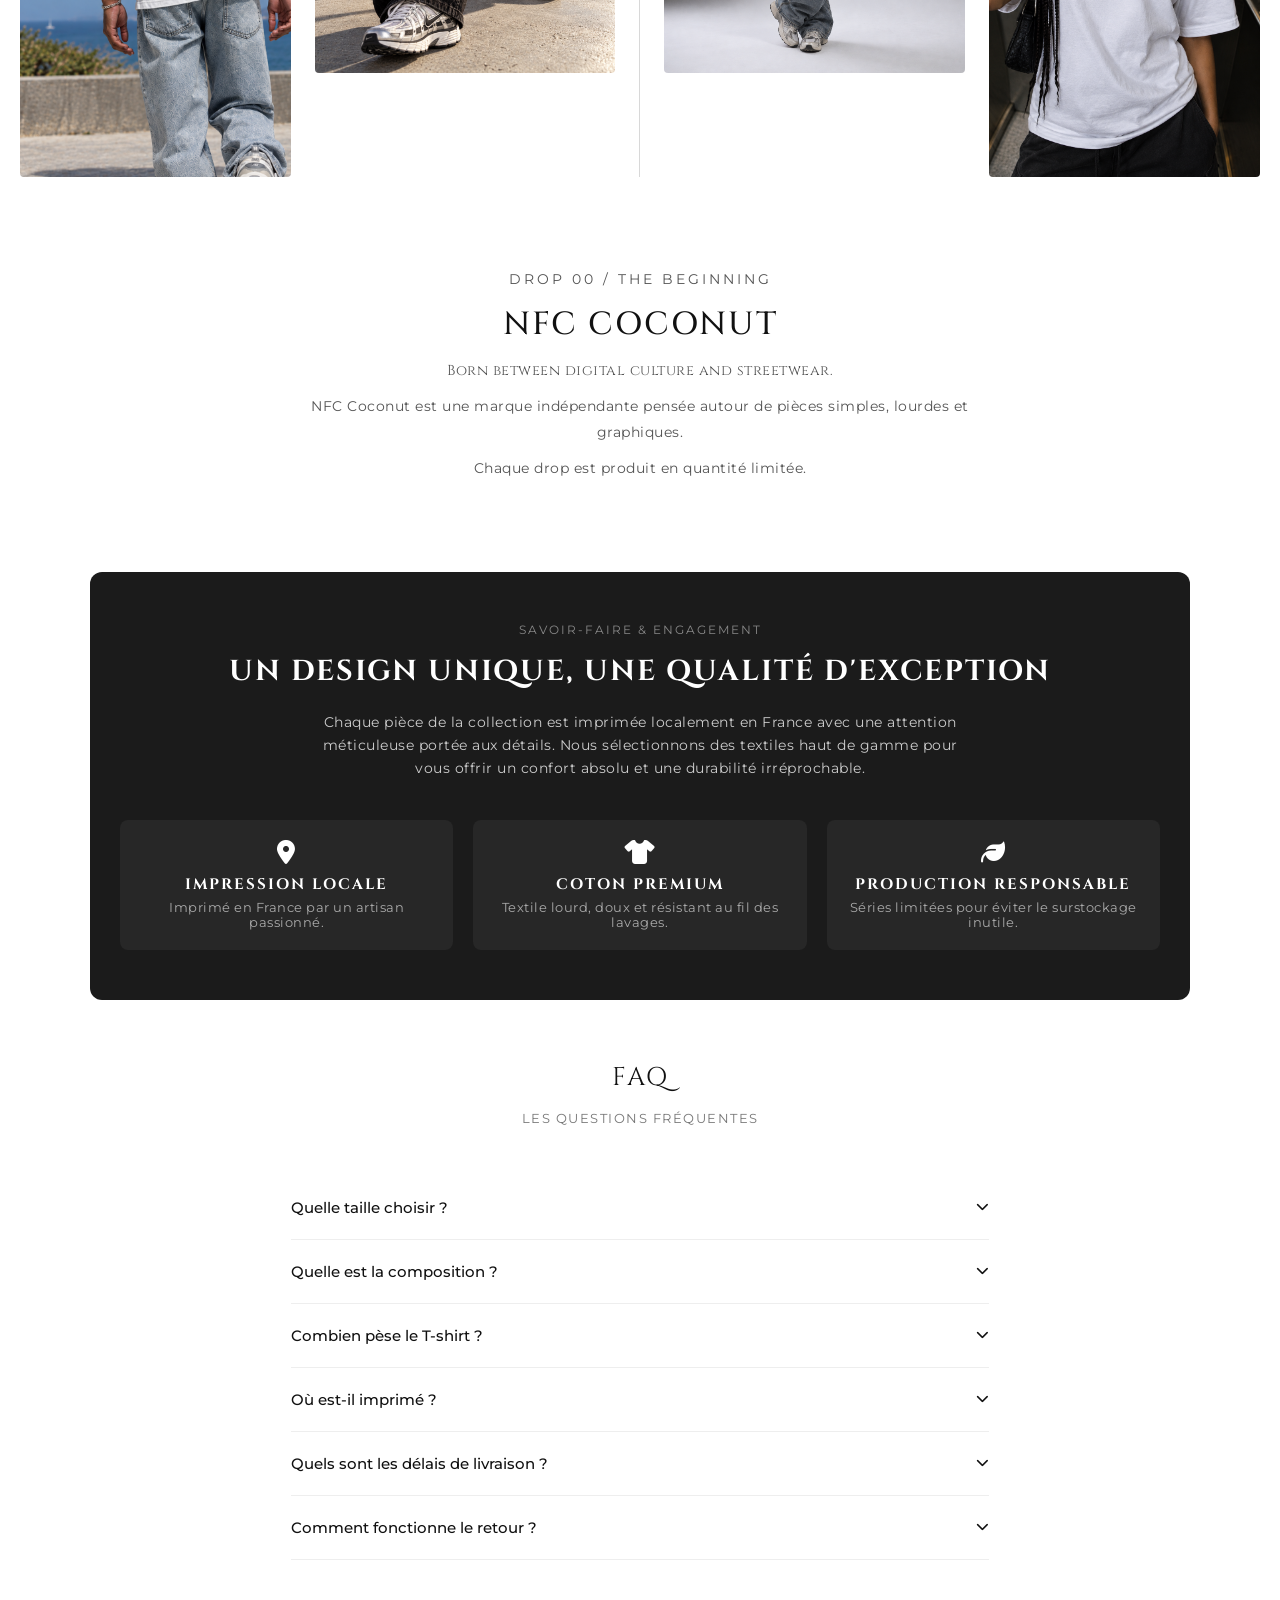
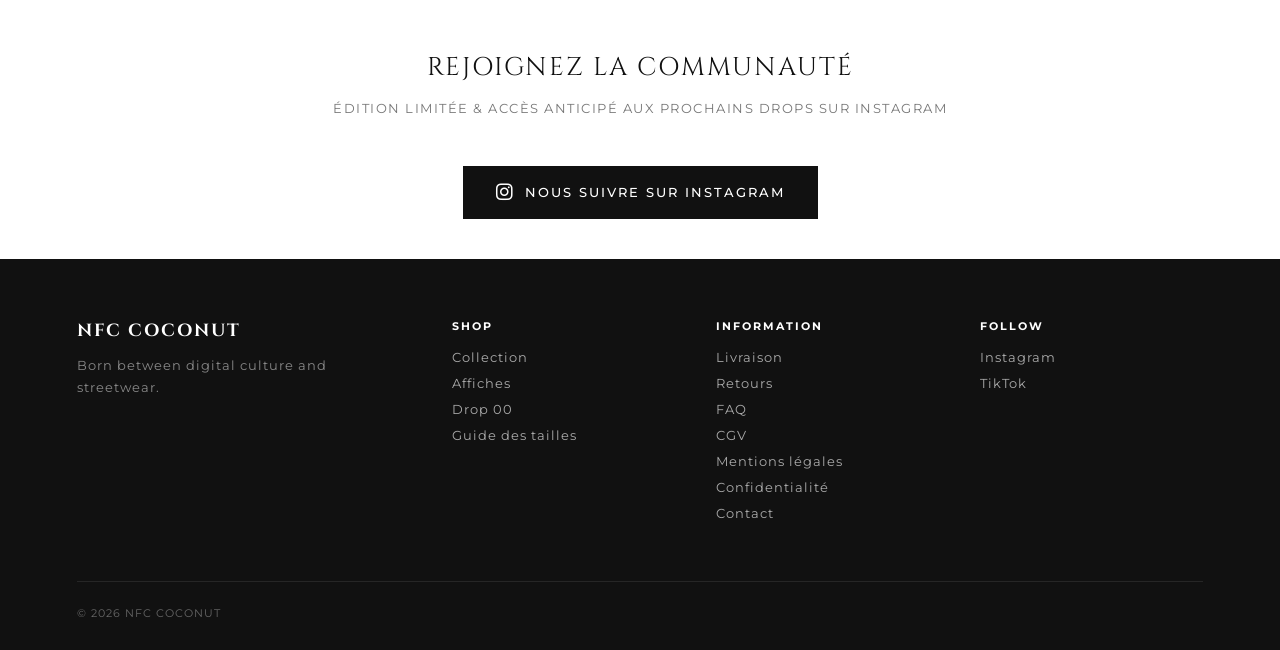
==== commit 79f1c06f: "ds" ====
--- a/index.html
+++ b/index.html
@@ -77,7 +77,7 @@
   <header class="top-header"></header>
 
   <section class="hero-banner--3d">
-    <img src="static/images/bg3.png" alt="Collection Streetwear NFC Coconut" class="hero-video">
+    <img src="static/images/bghero.png" alt="Collection Streetwear NFC Coconut" class="hero-video">
     <div class="hero-overlay"></div>
     <div class="hero-content">
       <p class="hero-eyebrow">NFC COCONUT · STREETWEAR</p>
